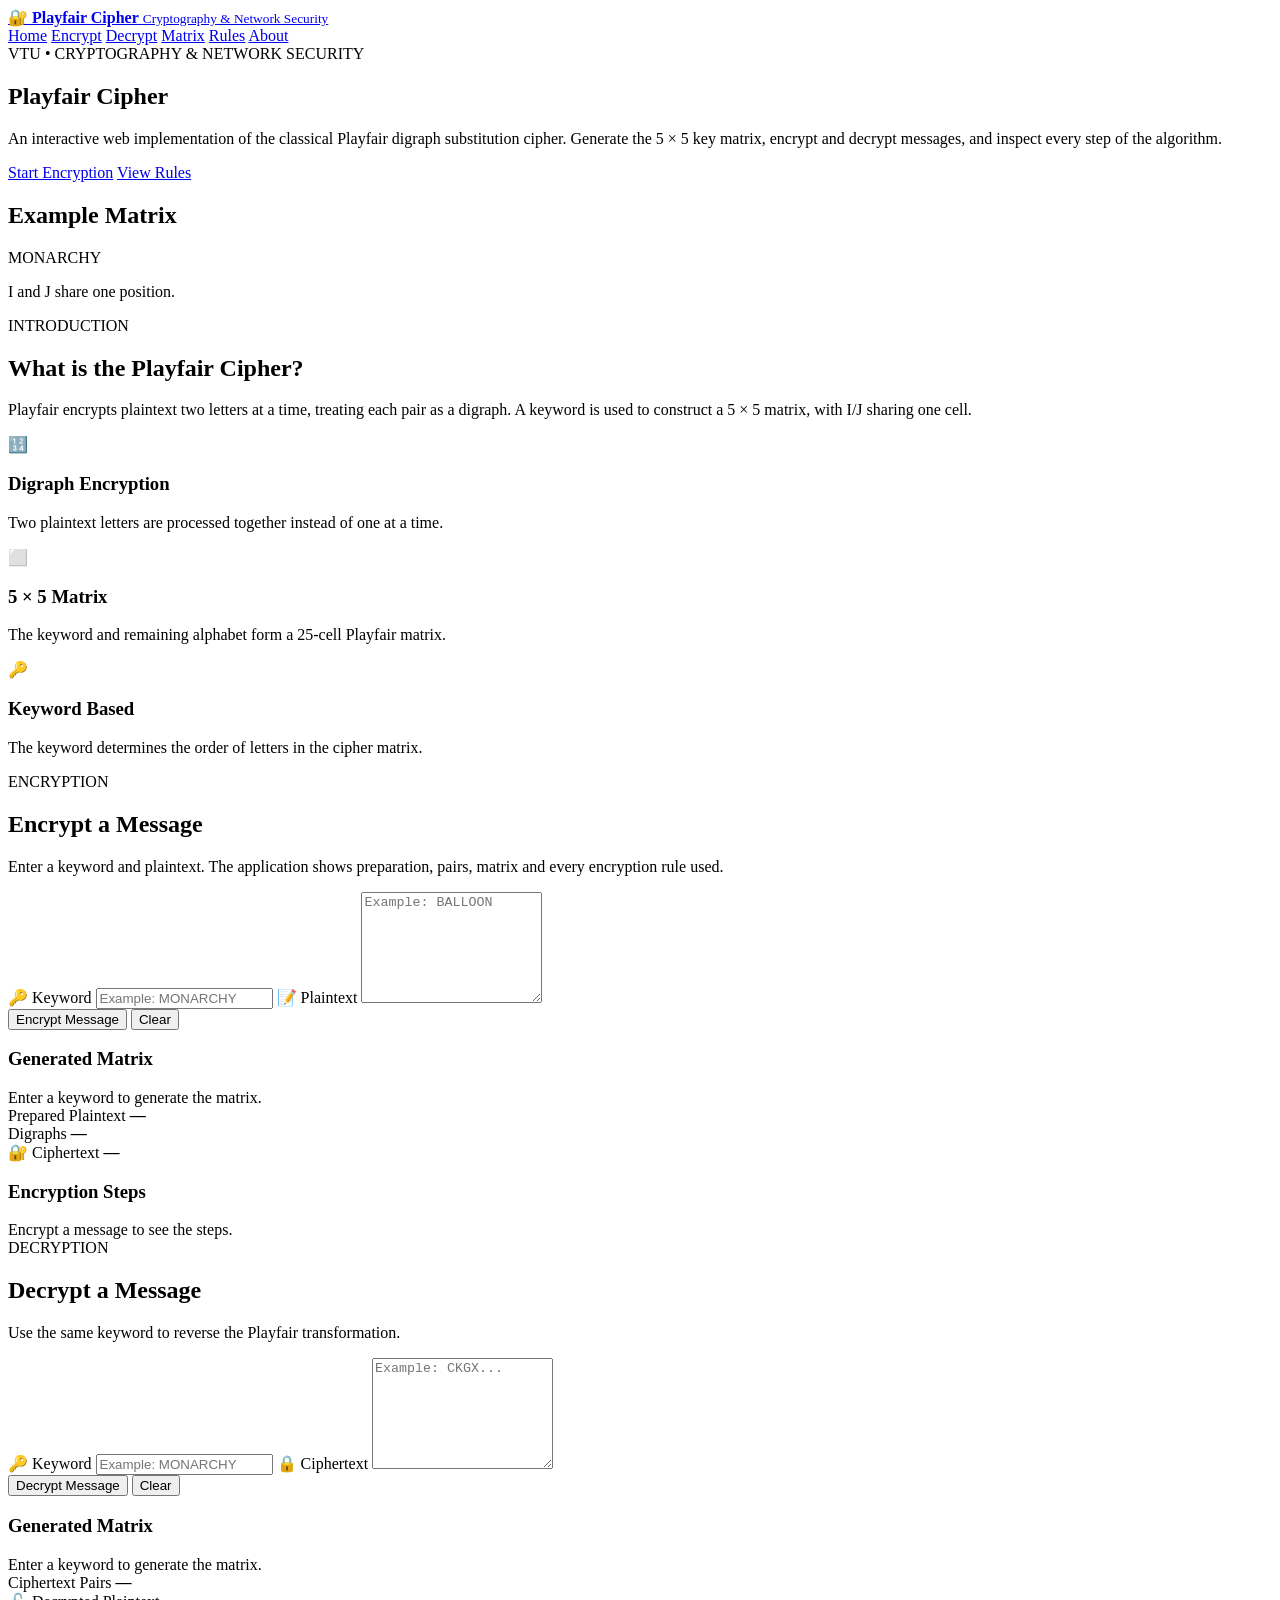
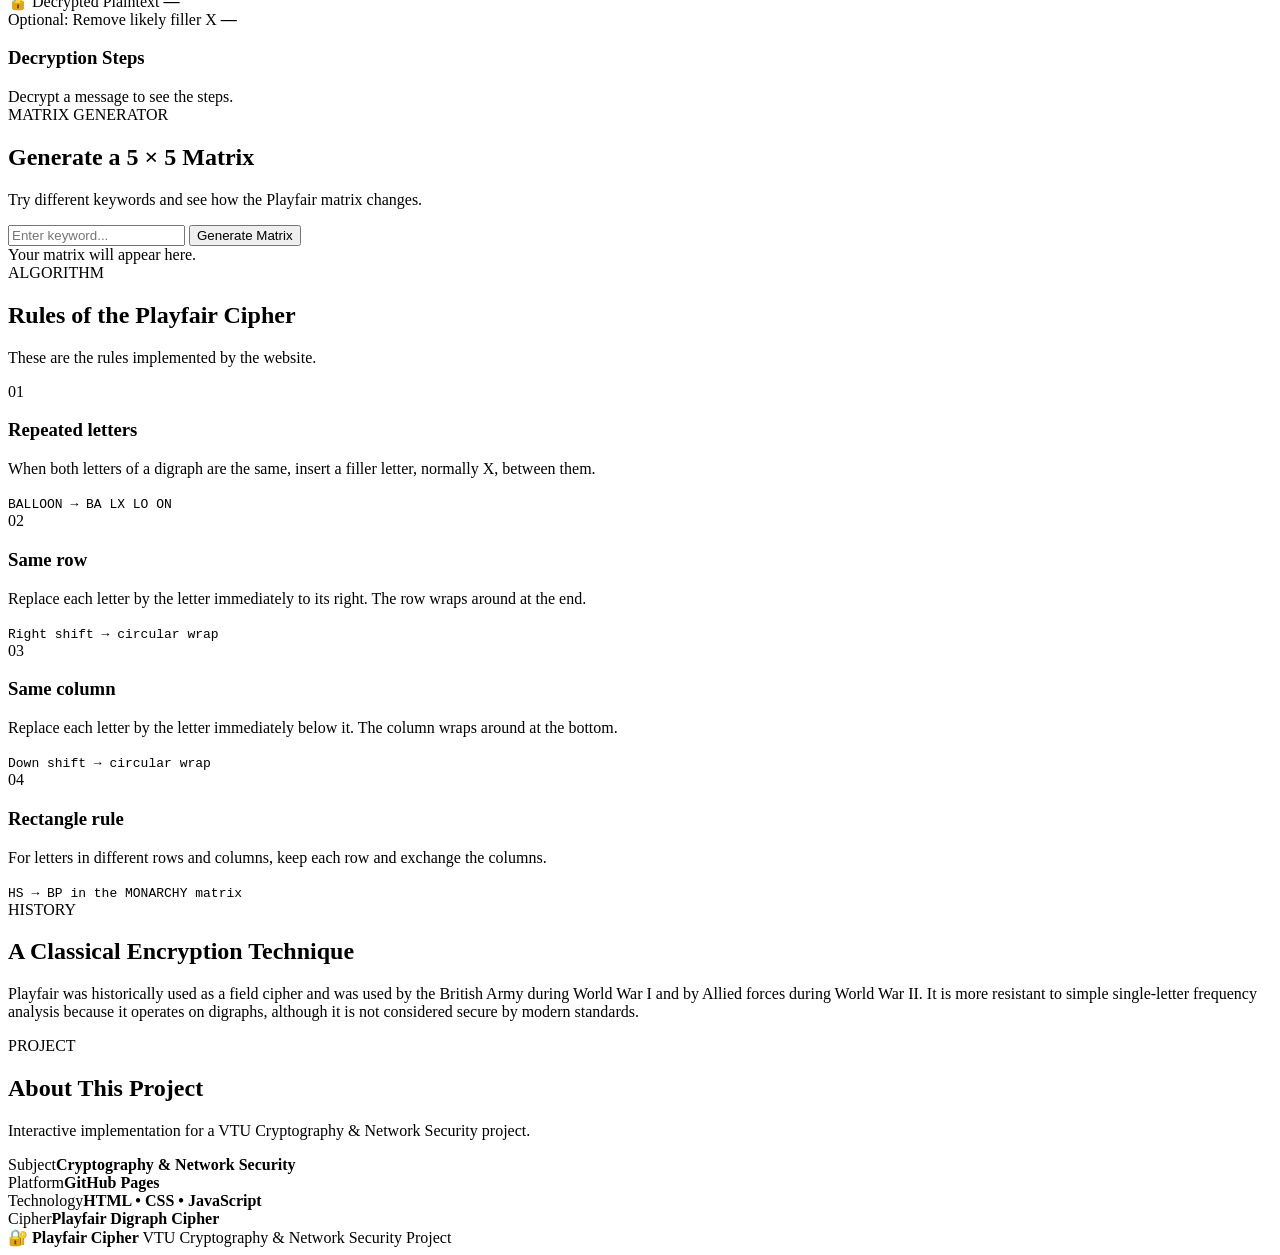
==== index.html @ 1518941e "Rename index (5).html to index.html" ====
<!DOCTYPE html>
<html lang="en">
<head>
  <meta charset="UTF-8">
  <meta name="viewport" content="width=device-width, initial-scale=1.0">
  <meta name="description" content="Interactive Playfair Cipher implementation for Cryptography and Network Security">
  <title>Playfair Cipher | CNS VTU Project</title>
  <link rel="stylesheet" href="style.css">
</head>
<body>
  <header class="navbar">
    <a class="brand" href="#home">
      <span class="brand-icon">🔐</span>
      <span>
        <strong>Playfair Cipher</strong>
        <small>Cryptography &amp; Network Security</small>
      </span>
    </a>
    <nav>
      <a href="#home">Home</a>
      <a href="#encrypt">Encrypt</a>
      <a href="#decrypt">Decrypt</a>
      <a href="#matrix">Matrix</a>
      <a href="#rules">Rules</a>
      <a href="#about">About</a>
    </nav>
  </header>

  <main>
    <section id="home" class="hero">
      <div>
        <span class="eyebrow">VTU • CRYPTOGRAPHY &amp; NETWORK SECURITY</span>
        <h1>Playfair <span>Cipher</span></h1>
        <p class="hero-text">
          An interactive web implementation of the classical Playfair digraph
          substitution cipher. Generate the 5 × 5 key matrix, encrypt and
          decrypt messages, and inspect every step of the algorithm.
        </p>
        <div class="hero-actions">
          <a class="btn primary" href="#encrypt">Start Encryption</a>
          <a class="btn secondary" href="#rules">View Rules</a>
        </div>
      </div>

      <div class="hero-card">
        <div class="card-title-row">
          <h2>Example Matrix</h2>
          <span>MONARCHY</span>
        </div>
        <div id="heroMatrix" class="matrix small-matrix"></div>
        <p class="muted">I and J share one position.</p>
      </div>
    </section>

    <section class="section intro">
      <div class="section-heading">
        <span class="eyebrow">INTRODUCTION</span>
        <h2>What is the Playfair Cipher?</h2>
        <p>
          Playfair encrypts plaintext two letters at a time, treating each pair
          as a digraph. A keyword is used to construct a 5 × 5 matrix, with
          I/J sharing one cell.
        </p>
      </div>
      <div class="feature-grid">
        <article class="feature-card">
          <div class="feature-icon">🔢</div>
          <h3>Digraph Encryption</h3>
          <p>Two plaintext letters are processed together instead of one at a time.</p>
        </article>
        <article class="feature-card">
          <div class="feature-icon">⬜</div>
          <h3>5 × 5 Matrix</h3>
          <p>The keyword and remaining alphabet form a 25-cell Playfair matrix.</p>
        </article>
        <article class="feature-card">
          <div class="feature-icon">🔑</div>
          <h3>Keyword Based</h3>
          <p>The keyword determines the order of letters in the cipher matrix.</p>
        </article>
      </div>
    </section>

    <section id="encrypt" class="section tool-section">
      <div class="section-heading">
        <span class="eyebrow">ENCRYPTION</span>
        <h2>Encrypt a Message</h2>
        <p>Enter a keyword and plaintext. The application shows preparation, pairs, matrix and every encryption rule used.</p>
      </div>

      <div class="tool-grid">
        <div class="panel">
          <label for="encryptKey">🔑 Keyword</label>
          <input id="encryptKey" type="text" placeholder="Example: MONARCHY" autocomplete="off">

          <label for="plaintext">📝 Plaintext</label>
          <textarea id="plaintext" rows="7" placeholder="Example: BALLOON"></textarea>

          <div class="button-row">
            <button id="encryptBtn" class="btn primary full">Encrypt Message</button>
            <button id="clearEncryptBtn" class="btn secondary full">Clear</button>
          </div>
          <p id="encryptStatus" class="status" aria-live="polite"></p>
        </div>

        <div class="panel">
          <h3>Generated Matrix</h3>
          <div id="encryptMatrix" class="matrix-box empty">Enter a keyword to generate the matrix.</div>

          <div class="result-box">
            <span>Prepared Plaintext</span>
            <strong id="preparedText">—</strong>
          </div>
          <div class="result-box">
            <span>Digraphs</span>
            <strong id="encryptPairs">—</strong>
          </div>
          <div class="result-box highlight">
            <span>🔐 Ciphertext</span>
            <strong id="ciphertext">—</strong>
          </div>
        </div>
      </div>

      <div class="panel steps-panel">
        <h3>Encryption Steps</h3>
        <div id="encryptionSteps" class="empty">Encrypt a message to see the steps.</div>
      </div>
    </section>

    <section id="decrypt" class="section tool-section alternate">
      <div class="section-heading">
        <span class="eyebrow">DECRYPTION</span>
        <h2>Decrypt a Message</h2>
        <p>Use the same keyword to reverse the Playfair transformation.</p>
      </div>

      <div class="tool-grid">
        <div class="panel">
          <label for="decryptKey">🔑 Keyword</label>
          <input id="decryptKey" type="text" placeholder="Example: MONARCHY" autocomplete="off">

          <label for="cipherInput">🔒 Ciphertext</label>
          <textarea id="cipherInput" rows="7" placeholder="Example: CKGX..."></textarea>

          <div class="button-row">
            <button id="decryptBtn" class="btn success full">Decrypt Message</button>
            <button id="clearDecryptBtn" class="btn secondary full">Clear</button>
          </div>
          <p id="decryptStatus" class="status" aria-live="polite"></p>
        </div>

        <div class="panel">
          <h3>Generated Matrix</h3>
          <div id="decryptMatrix" class="matrix-box empty">Enter a keyword to generate the matrix.</div>

          <div class="result-box">
            <span>Ciphertext Pairs</span>
            <strong id="decryptPairs">—</strong>
          </div>
          <div class="result-box highlight success-box">
            <span>🔓 Decrypted Plaintext</span>
            <strong id="decryptedText">—</strong>
          </div>
          <div class="result-box">
            <span>Optional: Remove likely filler X</span>
            <strong id="cleanedDecryptedText">—</strong>
          </div>
        </div>
      </div>

      <div class="panel steps-panel">
        <h3>Decryption Steps</h3>
        <div id="decryptionSteps" class="empty">Decrypt a message to see the steps.</div>
      </div>
    </section>

    <section id="matrix" class="section">
      <div class="section-heading">
        <span class="eyebrow">MATRIX GENERATOR</span>
        <h2>Generate a 5 × 5 Matrix</h2>
        <p>Try different keywords and see how the Playfair matrix changes.</p>
      </div>

      <div class="matrix-generator panel">
        <input id="matrixKey" type="text" placeholder="Enter keyword..." autocomplete="off">
        <button id="generateMatrixBtn" class="btn primary">Generate Matrix</button>
      </div>
      <div id="displayMatrix" class="matrix-large-box empty">Your matrix will appear here.</div>
    </section>

    <section id="rules" class="section rules-section">
      <div class="section-heading">
        <span class="eyebrow">ALGORITHM</span>
        <h2>Rules of the Playfair Cipher</h2>
        <p>These are the rules implemented by the website.</p>
      </div>

      <div class="rules-grid">
        <article class="rule-card">
          <span class="rule-number">01</span>
          <div>
            <h3>Repeated letters</h3>
            <p>When both letters of a digraph are the same, insert a filler letter, normally X, between them.</p>
            <code>BALLOON → BA LX LO ON</code>
          </div>
        </article>
        <article class="rule-card">
          <span class="rule-number">02</span>
          <div>
            <h3>Same row</h3>
            <p>Replace each letter by the letter immediately to its right. The row wraps around at the end.</p>
            <code>Right shift → circular wrap</code>
          </div>
        </article>
        <article class="rule-card">
          <span class="rule-number">03</span>
          <div>
            <h3>Same column</h3>
            <p>Replace each letter by the letter immediately below it. The column wraps around at the bottom.</p>
            <code>Down shift → circular wrap</code>
          </div>
        </article>
        <article class="rule-card">
          <span class="rule-number">04</span>
          <div>
            <h3>Rectangle rule</h3>
            <p>For letters in different rows and columns, keep each row and exchange the columns.</p>
            <code>HS → BP in the MONARCHY matrix</code>
          </div>
        </article>
      </div>
    </section>

    <section class="history">
      <div class="section-heading">
        <span class="eyebrow light">HISTORY</span>
        <h2>A Classical Encryption Technique</h2>
        <p>
          Playfair was historically used as a field cipher and was used by the
          British Army during World War I and by Allied forces during World War II.
          It is more resistant to simple single-letter frequency analysis because
          it operates on digraphs, although it is not considered secure by modern standards.
        </p>
      </div>
    </section>

    <section id="about" class="section">
      <div class="section-heading">
        <span class="eyebrow">PROJECT</span>
        <h2>About This Project</h2>
        <p>Interactive implementation for a VTU Cryptography &amp; Network Security project.</p>
      </div>
      <div class="details-grid">
        <div><span>Subject</span><strong>Cryptography &amp; Network Security</strong></div>
        <div><span>Platform</span><strong>GitHub Pages</strong></div>
        <div><span>Technology</span><strong>HTML • CSS • JavaScript</strong></div>
        <div><span>Cipher</span><strong>Playfair Digraph Cipher</strong></div>
      </div>
    </section>
  </main>

  <footer>
    <strong>🔐 Playfair Cipher</strong>
    <span>VTU Cryptography &amp; Network Security Project</span>
  </footer>

  <script src="script.js"></script>
</body>
</html>
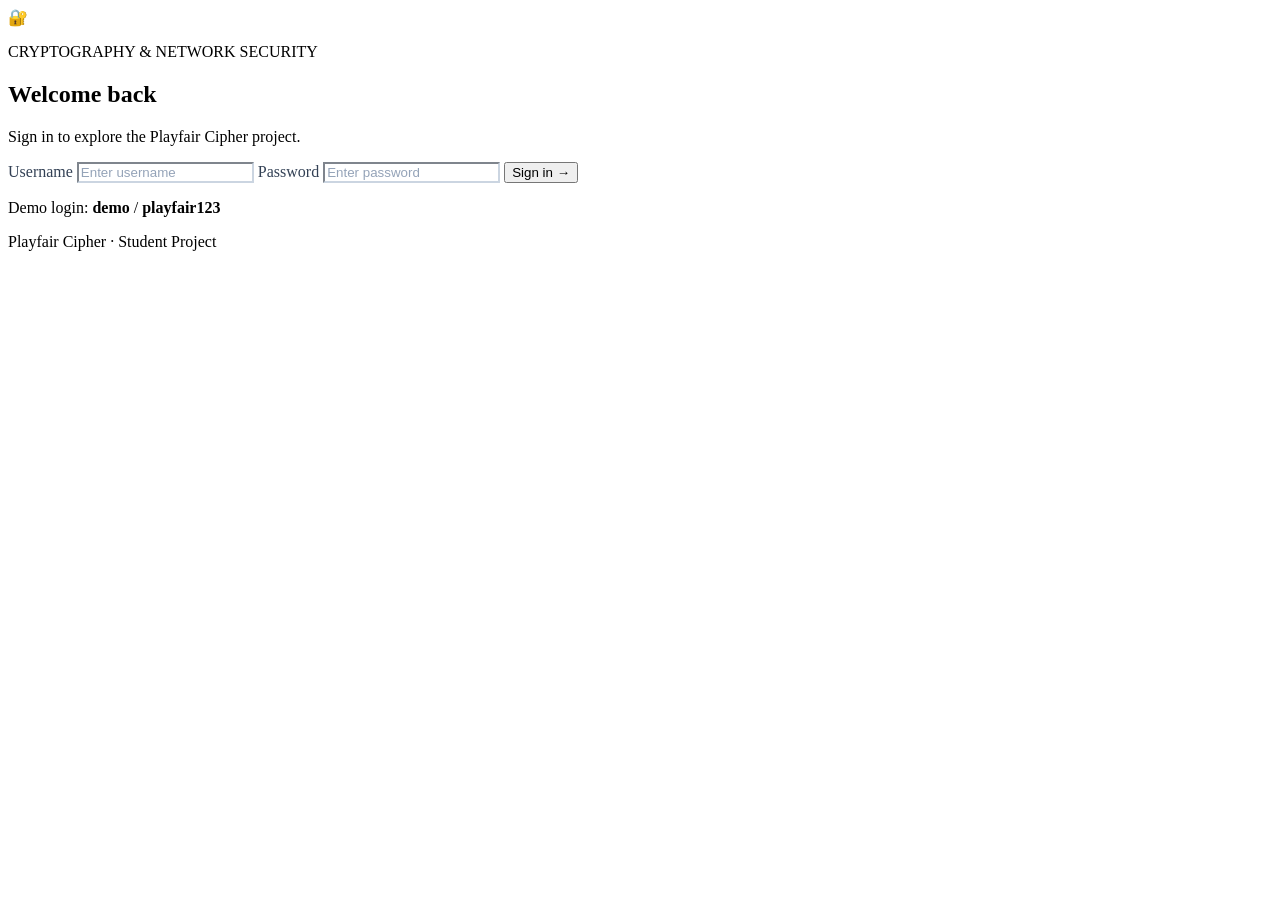
==== commit 96da10ae: "Update index.html" ====
--- a/index.html
+++ b/index.html
@@ -3,267 +3,368 @@
 <head>
   <meta charset="UTF-8">
   <meta name="viewport" content="width=device-width, initial-scale=1.0">
-  <meta name="description" content="Interactive Playfair Cipher implementation for Cryptography and Network Security">
-  <title>Playfair Cipher | CNS VTU Project</title>
+  <meta name="description" content="Interactive Playfair Cipher implementation">
+  <title>Playfair Cipher | CNS Project</title>
   <link rel="stylesheet" href="style.css">
 </head>
 <body>
-  <header class="navbar">
-    <a class="brand" href="#home">
-      <span class="brand-icon">🔐</span>
-      <span>
-        <strong>Playfair Cipher</strong>
-        <small>Cryptography &amp; Network Security</small>
-      </span>
-    </a>
-    <nav>
-      <a href="#home">Home</a>
-      <a href="#encrypt">Encrypt</a>
-      <a href="#decrypt">Decrypt</a>
-      <a href="#matrix">Matrix</a>
-      <a href="#rules">Rules</a>
-      <a href="#about">About</a>
-    </nav>
-  </header>
-
-  <main>
-    <section id="home" class="hero">
-      <div>
-        <span class="eyebrow">VTU • CRYPTOGRAPHY &amp; NETWORK SECURITY</span>
-        <h1>Playfair <span>Cipher</span></h1>
-        <p class="hero-text">
-          An interactive web implementation of the classical Playfair digraph
-          substitution cipher. Generate the 5 × 5 key matrix, encrypt and
-          decrypt messages, and inspect every step of the algorithm.
-        </p>
-        <div class="hero-actions">
-          <a class="btn primary" href="#encrypt">Start Encryption</a>
-          <a class="btn secondary" href="#rules">View Rules</a>
-        </div>
-      </div>
-
-      <div class="hero-card">
-        <div class="card-title-row">
-          <h2>Example Matrix</h2>
-          <span>MONARCHY</span>
-        </div>
-        <div id="heroMatrix" class="matrix small-matrix"></div>
-        <p class="muted">I and J share one position.</p>
-      </div>
-    </section>
-
-    <section class="section intro">
-      <div class="section-heading">
-        <span class="eyebrow">INTRODUCTION</span>
-        <h2>What is the Playfair Cipher?</h2>
-        <p>
-          Playfair encrypts plaintext two letters at a time, treating each pair
-          as a digraph. A keyword is used to construct a 5 × 5 matrix, with
-          I/J sharing one cell.
-        </p>
-      </div>
-      <div class="feature-grid">
-        <article class="feature-card">
-          <div class="feature-icon">🔢</div>
-          <h3>Digraph Encryption</h3>
-          <p>Two plaintext letters are processed together instead of one at a time.</p>
-        </article>
-        <article class="feature-card">
-          <div class="feature-icon">⬜</div>
-          <h3>5 × 5 Matrix</h3>
-          <p>The keyword and remaining alphabet form a 25-cell Playfair matrix.</p>
-        </article>
-        <article class="feature-card">
-          <div class="feature-icon">🔑</div>
-          <h3>Keyword Based</h3>
-          <p>The keyword determines the order of letters in the cipher matrix.</p>
-        </article>
-      </div>
-    </section>
-
-    <section id="encrypt" class="section tool-section">
-      <div class="section-heading">
-        <span class="eyebrow">ENCRYPTION</span>
-        <h2>Encrypt a Message</h2>
-        <p>Enter a keyword and plaintext. The application shows preparation, pairs, matrix and every encryption rule used.</p>
-      </div>
-
-      <div class="tool-grid">
-        <div class="panel">
-          <label for="encryptKey">🔑 Keyword</label>
-          <input id="encryptKey" type="text" placeholder="Example: MONARCHY" autocomplete="off">
-
-          <label for="plaintext">📝 Plaintext</label>
-          <textarea id="plaintext" rows="7" placeholder="Example: BALLOON"></textarea>
-
-          <div class="button-row">
-            <button id="encryptBtn" class="btn primary full">Encrypt Message</button>
-            <button id="clearEncryptBtn" class="btn secondary full">Clear</button>
-          </div>
-          <p id="encryptStatus" class="status" aria-live="polite"></p>
-        </div>
-
-        <div class="panel">
-          <h3>Generated Matrix</h3>
-          <div id="encryptMatrix" class="matrix-box empty">Enter a keyword to generate the matrix.</div>
-
-          <div class="result-box">
-            <span>Prepared Plaintext</span>
-            <strong id="preparedText">—</strong>
-          </div>
-          <div class="result-box">
-            <span>Digraphs</span>
-            <strong id="encryptPairs">—</strong>
-          </div>
-          <div class="result-box highlight">
-            <span>🔐 Ciphertext</span>
-            <strong id="ciphertext">—</strong>
-          </div>
-        </div>
-      </div>
-
-      <div class="panel steps-panel">
-        <h3>Encryption Steps</h3>
-        <div id="encryptionSteps" class="empty">Encrypt a message to see the steps.</div>
-      </div>
-    </section>
-
-    <section id="decrypt" class="section tool-section alternate">
-      <div class="section-heading">
-        <span class="eyebrow">DECRYPTION</span>
-        <h2>Decrypt a Message</h2>
-        <p>Use the same keyword to reverse the Playfair transformation.</p>
-      </div>
-
-      <div class="tool-grid">
-        <div class="panel">
-          <label for="decryptKey">🔑 Keyword</label>
-          <input id="decryptKey" type="text" placeholder="Example: MONARCHY" autocomplete="off">
-
-          <label for="cipherInput">🔒 Ciphertext</label>
-          <textarea id="cipherInput" rows="7" placeholder="Example: CKGX..."></textarea>
-
-          <div class="button-row">
-            <button id="decryptBtn" class="btn success full">Decrypt Message</button>
-            <button id="clearDecryptBtn" class="btn secondary full">Clear</button>
-          </div>
-          <p id="decryptStatus" class="status" aria-live="polite"></p>
-        </div>
-
-        <div class="panel">
-          <h3>Generated Matrix</h3>
-          <div id="decryptMatrix" class="matrix-box empty">Enter a keyword to generate the matrix.</div>
-
-          <div class="result-box">
-            <span>Ciphertext Pairs</span>
-            <strong id="decryptPairs">—</strong>
-          </div>
-          <div class="result-box highlight success-box">
-            <span>🔓 Decrypted Plaintext</span>
-            <strong id="decryptedText">—</strong>
-          </div>
-          <div class="result-box">
-            <span>Optional: Remove likely filler X</span>
-            <strong id="cleanedDecryptedText">—</strong>
-          </div>
-        </div>
-      </div>
-
-      <div class="panel steps-panel">
-        <h3>Decryption Steps</h3>
-        <div id="decryptionSteps" class="empty">Decrypt a message to see the steps.</div>
-      </div>
-    </section>
-
-    <section id="matrix" class="section">
-      <div class="section-heading">
-        <span class="eyebrow">MATRIX GENERATOR</span>
-        <h2>Generate a 5 × 5 Matrix</h2>
-        <p>Try different keywords and see how the Playfair matrix changes.</p>
-      </div>
-
-      <div class="matrix-generator panel">
-        <input id="matrixKey" type="text" placeholder="Enter keyword..." autocomplete="off">
-        <button id="generateMatrixBtn" class="btn primary">Generate Matrix</button>
-      </div>
-      <div id="displayMatrix" class="matrix-large-box empty">Your matrix will appear here.</div>
-    </section>
-
-    <section id="rules" class="section rules-section">
-      <div class="section-heading">
-        <span class="eyebrow">ALGORITHM</span>
-        <h2>Rules of the Playfair Cipher</h2>
-        <p>These are the rules implemented by the website.</p>
-      </div>
-
-      <div class="rules-grid">
-        <article class="rule-card">
-          <span class="rule-number">01</span>
+
+  <!-- LOGIN PAGE -->
+  <section id="loginScreen" class="login-screen">
+    <div class="login-decoration decoration-one"></div>
+    <div class="login-decoration decoration-two"></div>
+
+    <div class="login-card">
+      <div class="login-logo">🔐</div>
+      <p class="login-eyebrow">CRYPTOGRAPHY &amp; NETWORK SECURITY</p>
+      <h1 id="loginTitle">Welcome back</h1>
+      <p class="login-subtitle">Sign in to explore the Playfair Cipher project.</p>
+
+      <form id="loginForm">
+        <label for="loginUsername">Username</label>
+        <input id="loginUsername" type="text"
+          placeholder="Enter username" autocomplete="username" required>
+
+        <label for="loginPassword">Password</label>
+        <input id="loginPassword" type="password"
+          placeholder="Enter password" autocomplete="current-password" required>
+
+        <button class="btn primary login-submit" type="submit">
+          Sign in →
+        </button>
+
+        <p id="loginStatus" class="login-status" aria-live="polite"></p>
+      </form>
+
+      <p class="login-note">
+        Demo login: <strong>demo</strong> /
+        <strong>playfair123</strong>
+      </p>
+    </div>
+
+    <p class="login-footer">Playfair Cipher · Student Project</p>
+  </section>
+
+  <!-- MAIN WEBSITE: SHOWN AFTER LOGIN -->
+  <div id="appShell" hidden>
+
+    <header class="navbar">
+      <a class="brand" href="#home">
+        <span class="brand-icon">🔐</span>
+        <span>
+          <strong>Playfair Cipher</strong>
+          <small>Cryptography &amp; Network Security</small>
+        </span>
+      </a>
+
+      <nav>
+        <a href="#home">Home</a>
+        <a href="#encrypt">Encrypt</a>
+        <a href="#decrypt">Decrypt</a>
+        <a href="#matrix">Matrix</a>
+        <a href="#rules">Rules</a>
+        <a href="#about">About</a>
+      </nav>
+    </header>
+
+    <main>
+      <!-- HOME -->
+      <section id="home" class="hero">
+        <div>
+          <span class="eyebrow">VTU • CRYPTOGRAPHY &amp; NETWORK SECURITY</span>
+          <h1>Playfair <span>Cipher</span></h1>
+          <p class="hero-text">
+            An interactive website for the classical Playfair cipher.
+            Generate a 5 × 5 key matrix, encrypt and decrypt messages,
+            and understand each step of the algorithm.
+          </p>
+
+          <div class="hero-actions">
+            <a class="btn primary" href="#encrypt">Start Encryption</a>
+            <a class="btn secondary" href="#rules">View Rules</a>
+          </div>
+        </div>
+
+        <div class="hero-card">
+          <div class="card-title-row">
+            <h2>Example Matrix</h2>
+            <span>MONARCHY</span>
+          </div>
+          <div id="heroMatrix" class="matrix small-matrix"></div>
+          <p class="muted">I and J share one position.</p>
+        </div>
+      </section>
+
+      <!-- INTRODUCTION -->
+      <section class="section intro">
+        <div class="section-heading">
+          <span class="eyebrow">INTRODUCTION</span>
+          <h2>What is the Playfair Cipher?</h2>
+          <p>
+            Playfair encrypts plaintext two letters at a time.
+            A keyword creates a 5 × 5 matrix, with I and J sharing one cell.
+          </p>
+        </div>
+
+        <div class="feature-grid">
+          <article class="feature-card">
+            <div class="feature-icon">🔢</div>
+            <h3>Digraph Encryption</h3>
+            <p>Two plaintext letters are processed together.</p>
+          </article>
+
+          <article class="feature-card">
+            <div class="feature-icon">⬜</div>
+            <h3>5 × 5 Matrix</h3>
+            <p>The keyword and alphabet form a 25-cell matrix.</p>
+          </article>
+
+          <article class="feature-card">
+            <div class="feature-icon">🔑</div>
+            <h3>Keyword Based</h3>
+            <p>The keyword determines the order of letters.</p>
+          </article>
+        </div>
+      </section>
+
+      <!-- ENCRYPTION -->
+      <section id="encrypt" class="section tool-section">
+        <div class="section-heading">
+          <span class="eyebrow">ENCRYPTION</span>
+          <h2>Encrypt a Message</h2>
+          <p>Enter a keyword and plaintext to see the encrypted result and steps.</p>
+        </div>
+
+        <div class="tool-grid">
+          <div class="panel">
+            <label for="encryptKey">🔑 Keyword</label>
+            <input id="encryptKey" type="text"
+              placeholder="Example: MONARCHY" autocomplete="off">
+
+            <label for="plaintext">📝 Plaintext</label>
+            <textarea id="plaintext" rows="7"
+              placeholder="Example: BALLOON"></textarea>
+
+            <div class="button-row">
+              <button id="encryptBtn" class="btn primary full" type="button">
+                Encrypt Message
+              </button>
+              <button id="clearEncryptBtn" class="btn secondary full" type="button">
+                Clear
+              </button>
+            </div>
+
+            <p id="encryptStatus" class="status" aria-live="polite"></p>
+          </div>
+
+          <div class="panel">
+            <h3>Generated Matrix</h3>
+            <div id="encryptMatrix" class="matrix-box empty">
+              Enter a keyword to generate the matrix.
+            </div>
+
+            <div class="result-box">
+              <span>Prepared Plaintext</span>
+              <strong id="preparedText">—</strong>
+            </div>
+
+            <div class="result-box">
+              <span>Digraphs</span>
+              <strong id="encryptPairs">—</strong>
+            </div>
+
+            <div class="result-box highlight">
+              <span>🔐 Ciphertext</span>
+              <strong id="ciphertext">—</strong>
+            </div>
+          </div>
+        </div>
+
+        <div class="panel steps-panel">
+          <h3>Encryption Steps</h3>
+          <div id="encryptionSteps" class="empty">
+            Encrypt a message to see the steps.
+          </div>
+        </div>
+      </section>
+
+      <!-- DECRYPTION -->
+      <section id="decrypt" class="section tool-section alternate">
+        <div class="section-heading">
+          <span class="eyebrow">DECRYPTION</span>
+          <h2>Decrypt a Message</h2>
+          <p>Use the same keyword to reverse the Playfair transformation.</p>
+        </div>
+
+        <div class="tool-grid">
+          <div class="panel">
+            <label for="decryptKey">🔑 Keyword</label>
+            <input id="decryptKey" type="text"
+              placeholder="Example: MONARCHY" autocomplete="off">
+
+            <label for="cipherInput">🔒 Ciphertext</label>
+            <textarea id="cipherInput" rows="7"
+              placeholder="Enter ciphertext"></textarea>
+
+            <div class="button-row">
+              <button id="decryptBtn" class="btn success full" type="button">
+                Decrypt Message
+              </button>
+              <button id="clearDecryptBtn" class="btn secondary full" type="button">
+                Clear
+              </button>
+            </div>
+
+            <p id="decryptStatus" class="status" aria-live="polite"></p>
+          </div>
+
+          <div class="panel">
+            <h3>Generated Matrix</h3>
+            <div id="decryptMatrix" class="matrix-box empty">
+              Enter a keyword to generate the matrix.
+            </div>
+
+            <div class="result-box">
+              <span>Ciphertext Pairs</span>
+              <strong id="decryptPairs">—</strong>
+            </div>
+
+            <div class="result-box highlight success-box">
+              <span>🔓 Decrypted Plaintext</span>
+              <strong id="decryptedText">—</strong>
+            </div>
+
+            <div class="result-box">
+              <span>Optional: Remove likely filler X</span>
+              <strong id="cleanedDecryptedText">—</strong>
+            </div>
+          </div>
+        </div>
+
+        <div class="panel steps-panel">
+          <h3>Decryption Steps</h3>
+          <div id="decryptionSteps" class="empty">
+            Decrypt a message to see the steps.
+          </div>
+        </div>
+      </section>
+
+      <!-- MATRIX GENERATOR -->
+      <section id="matrix" class="section">
+        <div class="section-heading">
+          <span class="eyebrow">MATRIX GENERATOR</span>
+          <h2>Generate a 5 × 5 Matrix</h2>
+          <p>Try different keywords to see how the matrix changes.</p>
+        </div>
+
+        <div class="matrix-generator panel">
+          <input id="matrixKey" type="text"
+            placeholder="Enter keyword..." autocomplete="off">
+          <button id="generateMatrixBtn" class="btn primary" type="button">
+            Generate Matrix
+          </button>
+        </div>
+
+        <div id="displayMatrix" class="matrix-large-box empty">
+          Your matrix will appear here.
+        </div>
+      </section>
+
+      <!-- RULES -->
+      <section id="rules" class="section rules-section">
+        <div class="section-heading">
+          <span class="eyebrow">ALGORITHM</span>
+          <h2>Rules of the Playfair Cipher</h2>
+          <p>These are the rules implemented by the website.</p>
+        </div>
+
+        <div class="rules-grid">
+          <article class="rule-card">
+            <span class="rule-number">01</span>
+            <div>
+              <h3>Repeated letters</h3>
+              <p>When both letters in a pair are the same, insert X between them.</p>
+              <code>BALLOON → BA LX LO ON</code>
+            </div>
+          </article>
+
+          <article class="rule-card">
+            <span class="rule-number">02</span>
+            <div>
+              <h3>Same row</h3>
+              <p>During encryption, replace each letter with the letter to its right.</p>
+              <code>Right shift → circular wrap</code>
+            </div>
+          </article>
+
+          <article class="rule-card">
+            <span class="rule-number">03</span>
+            <div>
+              <h3>Same column</h3>
+              <p>During encryption, replace each letter with the letter below it.</p>
+              <code>Down shift → circular wrap</code>
+            </div>
+          </article>
+
+          <article class="rule-card">
+            <span class="rule-number">04</span>
+            <div>
+              <h3>Rectangle rule</h3>
+              <p>Keep each letter's row and exchange the columns.</p>
+              <code>Rectangle substitution</code>
+            </div>
+          </article>
+        </div>
+      </section>
+
+      <!-- HISTORY -->
+      <section class="history">
+        <div class="section-heading">
+          <span class="eyebrow light">HISTORY</span>
+          <h2>A Classical Encryption Technique</h2>
+          <p>
+            Playfair was historically used as a field cipher.
+            It processes pairs of letters, but it is not considered secure
+            by modern cryptographic standards.
+          </p>
+        </div>
+      </section>
+
+      <!-- ABOUT -->
+      <section id="about" class="section">
+        <div class="section-heading">
+          <span class="eyebrow">PROJECT</span>
+          <h2>About This Project</h2>
+          <p>Interactive implementation for a CNS project.</p>
+        </div>
+
+        <div class="details-grid">
           <div>
-            <h3>Repeated letters</h3>
-            <p>When both letters of a digraph are the same, insert a filler letter, normally X, between them.</p>
-            <code>BALLOON → BA LX LO ON</code>
-          </div>
-        </article>
-        <article class="rule-card">
-          <span class="rule-number">02</span>
+            <span>Subject</span>
+            <strong>Cryptography &amp; Network Security</strong>
+          </div>
           <div>
-            <h3>Same row</h3>
-            <p>Replace each letter by the letter immediately to its right. The row wraps around at the end.</p>
-            <code>Right shift → circular wrap</code>
-          </div>
-        </article>
-        <article class="rule-card">
-          <span class="rule-number">03</span>
+            <span>Platform</span>
+            <strong>GitHub Pages</strong>
+          </div>
           <div>
-            <h3>Same column</h3>
-            <p>Replace each letter by the letter immediately below it. The column wraps around at the bottom.</p>
-            <code>Down shift → circular wrap</code>
-          </div>
-        </article>
-        <article class="rule-card">
-          <span class="rule-number">04</span>
+            <span>Technology</span>
+            <strong>HTML • CSS • JavaScript</strong>
+          </div>
           <div>
-            <h3>Rectangle rule</h3>
-            <p>For letters in different rows and columns, keep each row and exchange the columns.</p>
-            <code>HS → BP in the MONARCHY matrix</code>
-          </div>
-        </article>
-      </div>
-    </section>
-
-    <section class="history">
-      <div class="section-heading">
-        <span class="eyebrow light">HISTORY</span>
-        <h2>A Classical Encryption Technique</h2>
-        <p>
-          Playfair was historically used as a field cipher and was used by the
-          British Army during World War I and by Allied forces during World War II.
-          It is more resistant to simple single-letter frequency analysis because
-          it operates on digraphs, although it is not considered secure by modern standards.
-        </p>
-      </div>
-    </section>
-
-    <section id="about" class="section">
-      <div class="section-heading">
-        <span class="eyebrow">PROJECT</span>
-        <h2>About This Project</h2>
-        <p>Interactive implementation for a VTU Cryptography &amp; Network Security project.</p>
-      </div>
-      <div class="details-grid">
-        <div><span>Subject</span><strong>Cryptography &amp; Network Security</strong></div>
-        <div><span>Platform</span><strong>GitHub Pages</strong></div>
-        <div><span>Technology</span><strong>HTML • CSS • JavaScript</strong></div>
-        <div><span>Cipher</span><strong>Playfair Digraph Cipher</strong></div>
-      </div>
-    </section>
-  </main>
-
-  <footer>
-    <strong>🔐 Playfair Cipher</strong>
-    <span>VTU Cryptography &amp; Network Security Project</span>
-  </footer>
+            <span>Cipher</span>
+            <strong>Playfair Digraph Cipher</strong>
+          </div>
+        </div>
+      </section>
+    </main>
+
+    <footer>
+      <strong>🔐 Playfair Cipher</strong>
+      <span>VTU Cryptography &amp; Network Security Project</span>
+    </footer>
+
+  </div>
 
   <script src="script.js"></script>
 </body>
--- a/style.css
+++ b/style.css
@@ -0,0 +1,145 @@
+.card-title-row span {
+  color: #1d4ed8;
+  background: #eff6ff;
+  border-color: #dbeafe;
+}
+
+.matrix div {
+  color: #1e3a8a;
+  background: #f8fbff;
+  border-color: #dbeafe;
+}
+
+.matrix div:hover {
+  background: #eaf2ff;
+  border-color: #93c5fd;
+}
+
+.tool-section,
+.tool-section.alternate,
+.rules-section {
+  background: #f8fafc;
+  border-top-color: #e2e8f0;
+  border-bottom-color: #e2e8f0;
+}
+
+label {
+  color: #334155;
+}
+
+input,
+textarea {
+  color: #172033;
+  background: #ffffff;
+  border-color: #cbd5e1;
+}
+
+input::placeholder,
+textarea::placeholder {
+  color: #94a3b8;
+}
+
+input:focus,
+textarea:focus {
+  border-color: #60a5fa;
+  box-shadow: 0 0 0 3px rgba(96, 165, 250, 0.15);
+  background: #ffffff;
+}
+
+.result-box {
+  background: #f8fafc;
+  border-color: #e2e8f0;
+}
+
+.result-box span {
+  color: #64748b;
+}
+
+.result-box strong {
+  color: #172033;
+}
+
+.highlight {
+  background: #eff6ff;
+  border-color: #bfdbfe;
+}
+
+.highlight strong {
+  color: #1d4ed8;
+}
+
+.success-box {
+  background: #ecfdf5;
+  border-color: #a7f3d0;
+}
+
+.success-box strong {
+  color: #047857;
+}
+
+.step {
+  background: #ffffff;
+  border-color: #e2e8f0;
+}
+
+.step-no {
+  background: #eff6ff;
+  border-color: #dbeafe;
+  color: #1d4ed8;
+}
+
+.matrix-large-box {
+  background: #ffffff;
+  border-color: #e2e8f0;
+  box-shadow: var(--shadow);
+  backdrop-filter: none;
+  -webkit-backdrop-filter: none;
+}
+
+.matrix-large-box .matrix div {
+  color: #1e3a8a;
+  background: #f8fbff;
+  border-color: #dbeafe;
+  box-shadow: none;
+}
+
+.rule-number {
+  color: #2563eb;
+}
+
+.rule-card code {
+  background: #eff6ff;
+  border-color: #dbeafe;
+  color: #1d4ed8;
+}
+
+.history {
+  color: #172033;
+  background: #f8fafc;
+  border-top-color: #e2e8f0;
+}
+
+.history .section-heading p {
+  color: #64748b;
+}
+
+.details-grid > div {
+  background: #ffffff;
+}
+
+.details-grid span {
+  color: #64748b;
+}
+
+.details-grid strong {
+  color: #172033;
+}
+
+footer {
+  background: #ffffff;
+  border-top-color: #e2e8f0;
+}
+
+footer a:hover {
+  color: #2563eb;
+}
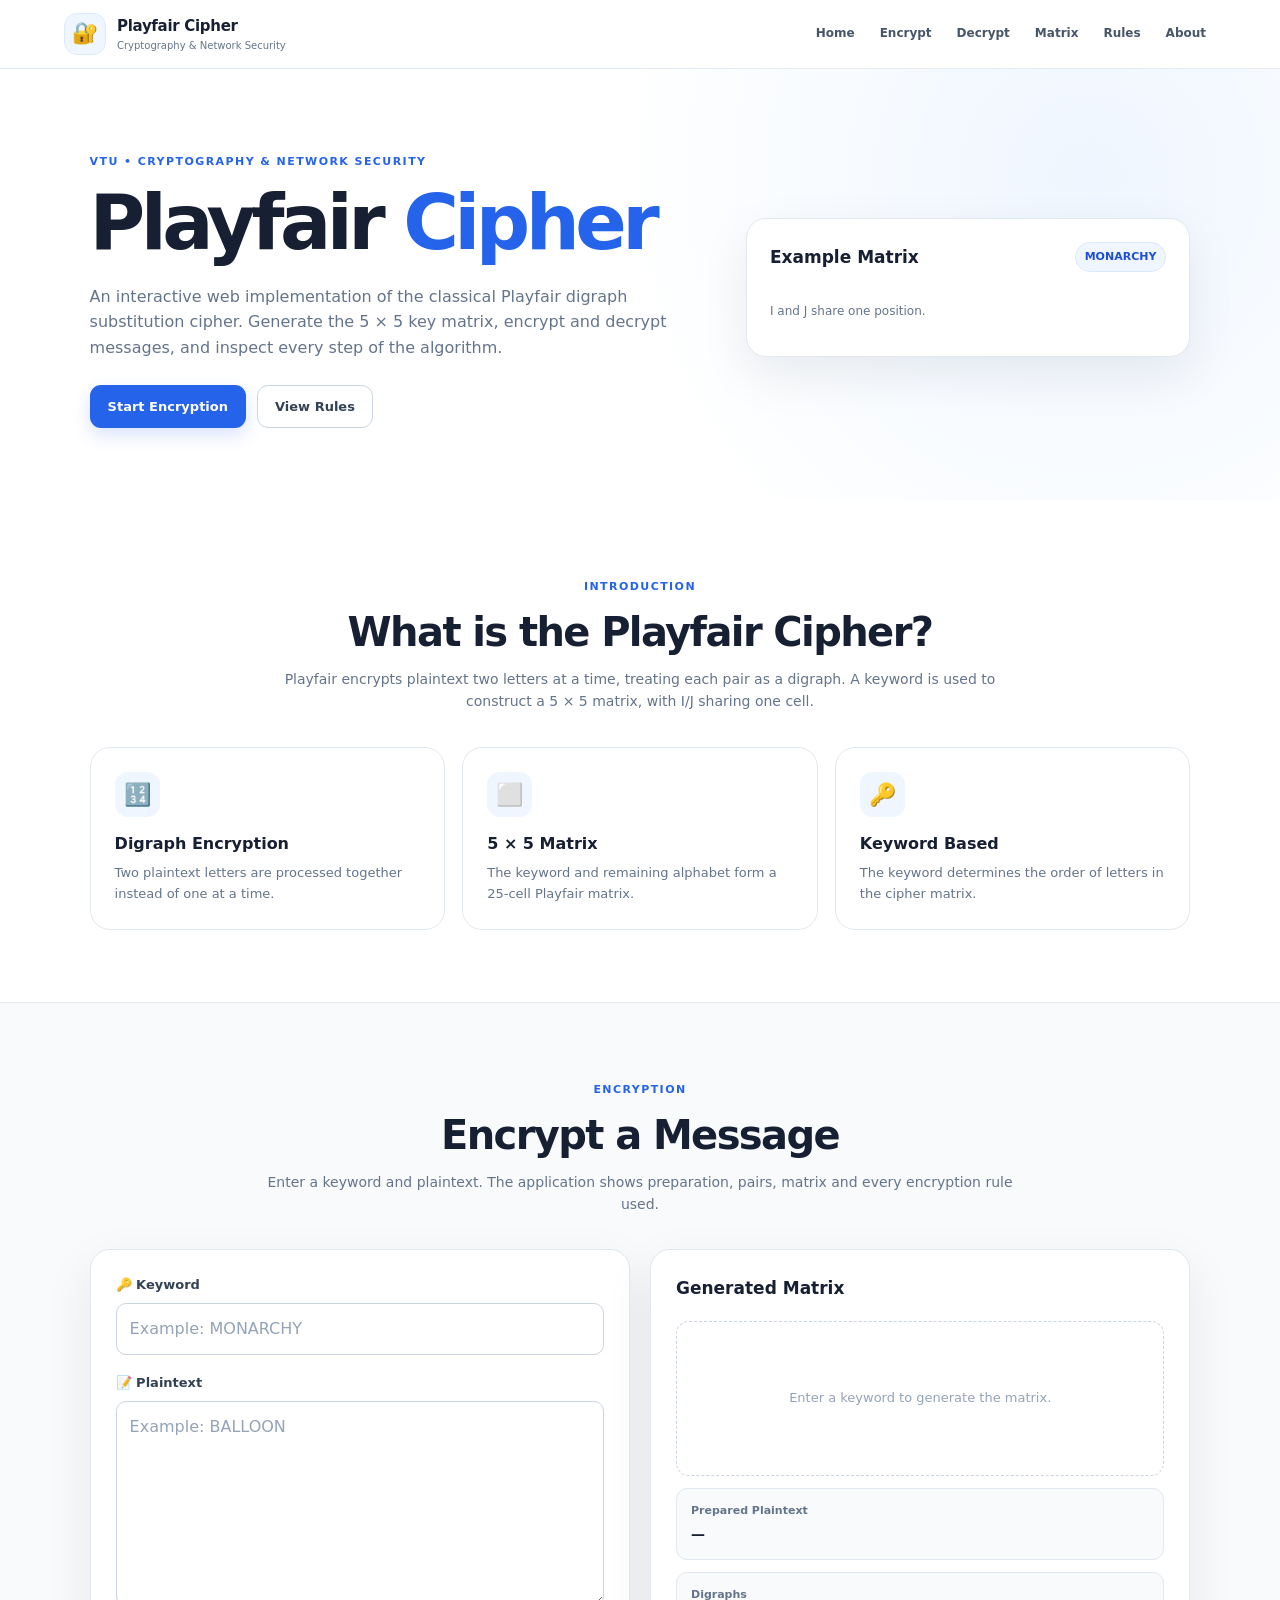
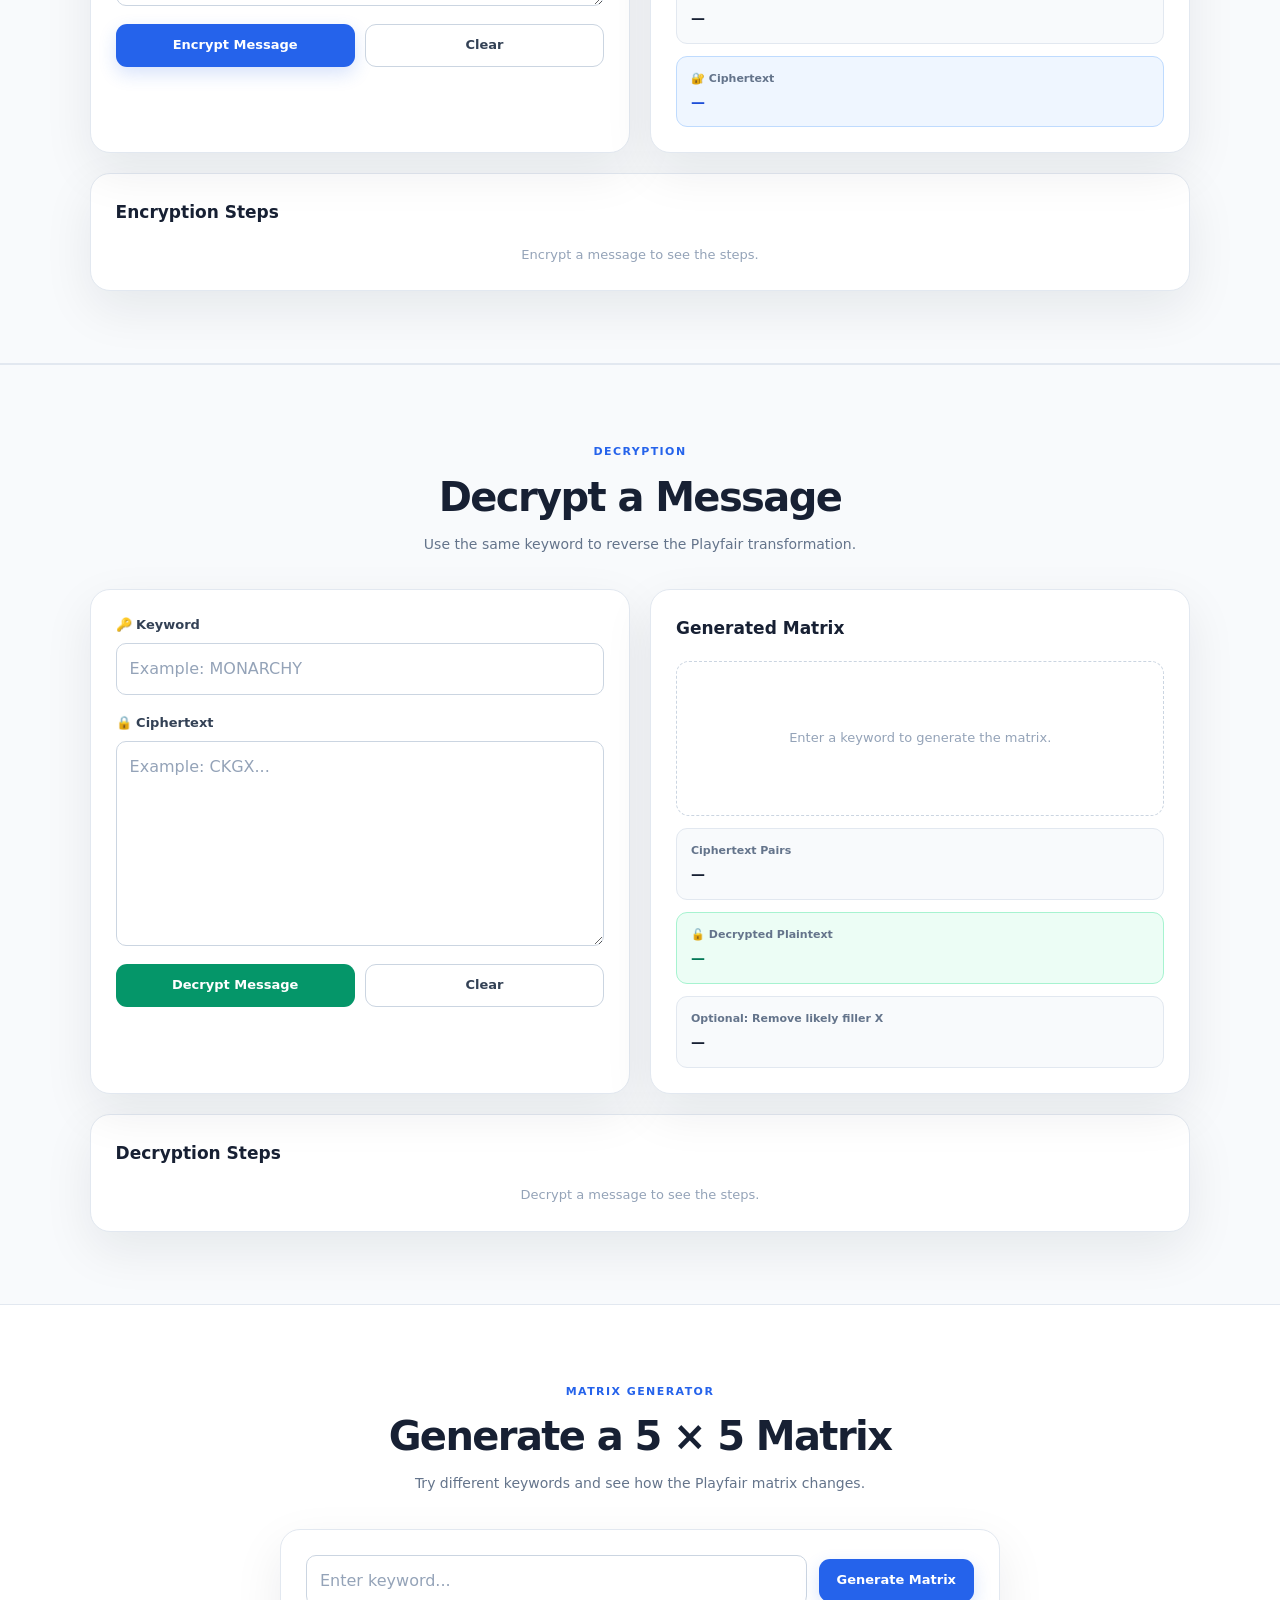
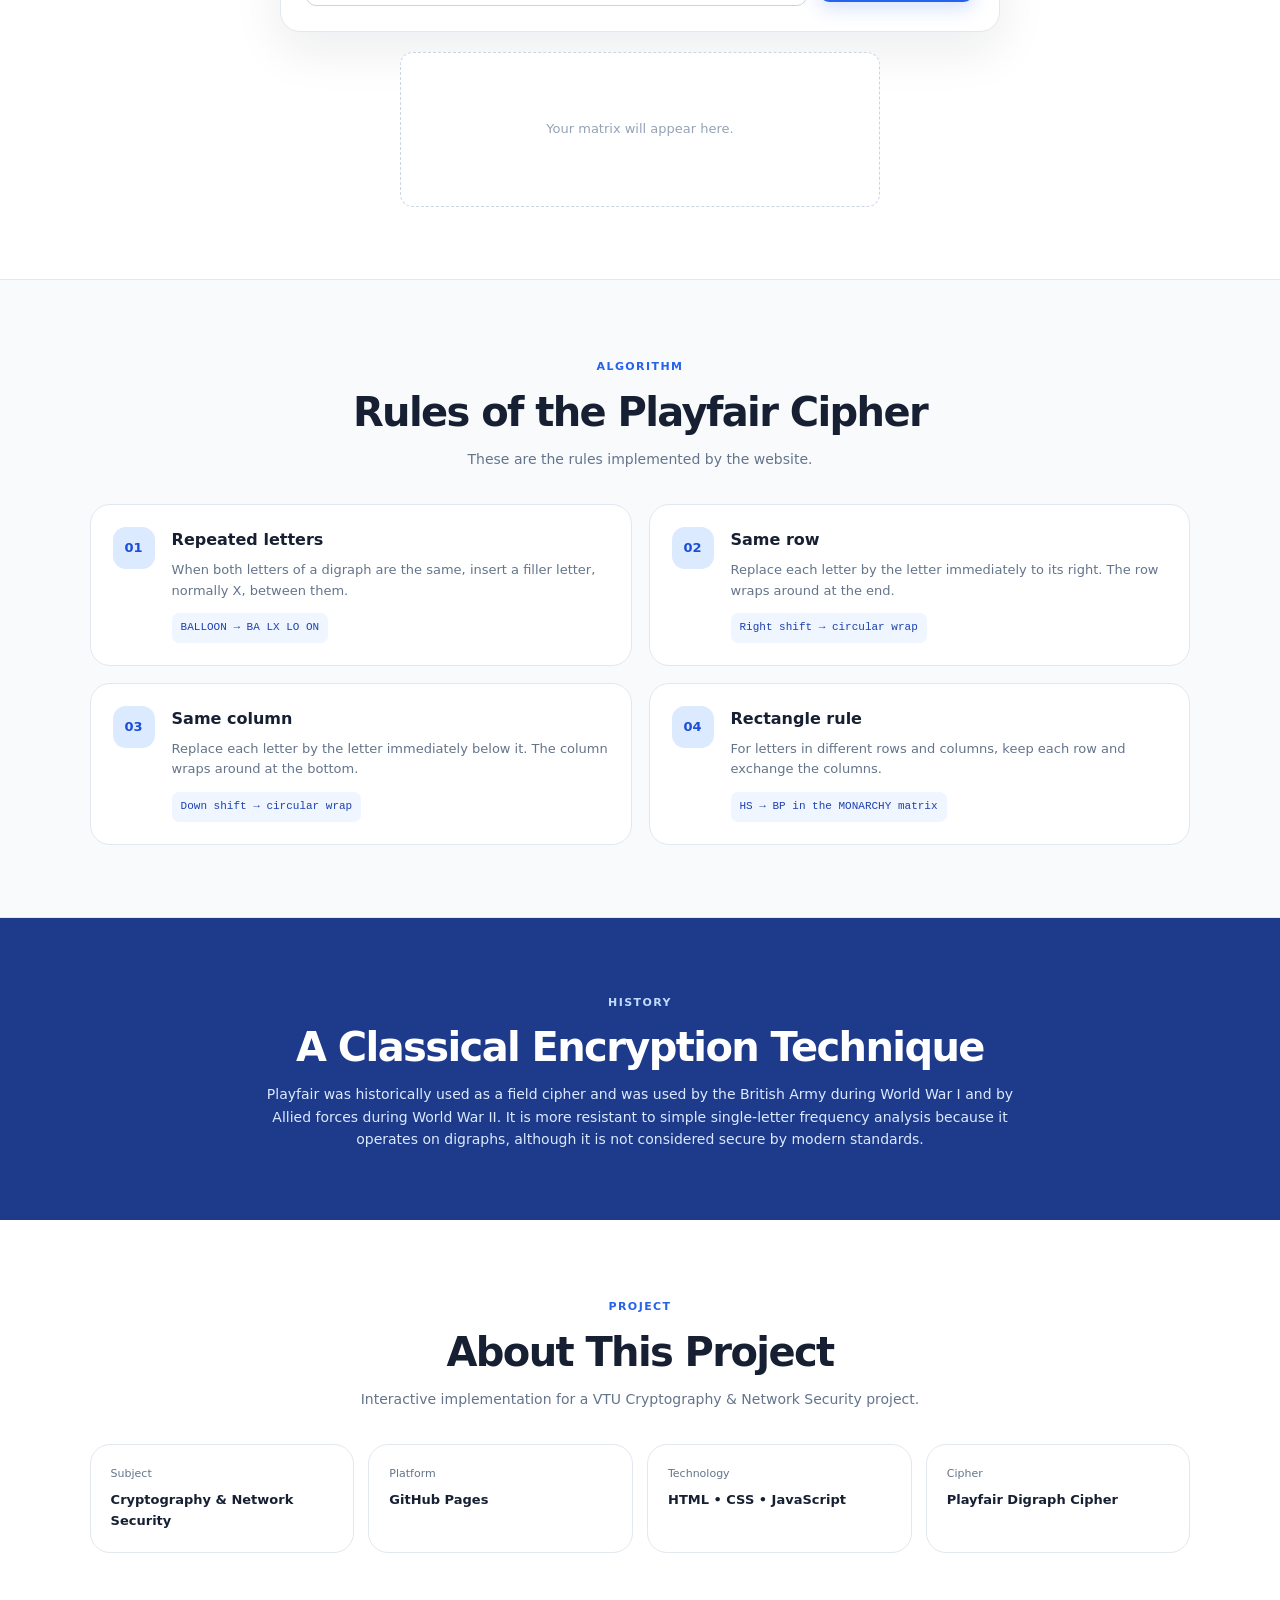
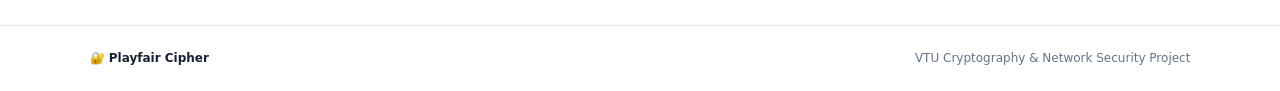
==== commit 7fd8dbbc: "Update index.html" ====
--- a/index.html
+++ b/index.html
@@ -3,368 +3,267 @@
 <head>
   <meta charset="UTF-8">
   <meta name="viewport" content="width=device-width, initial-scale=1.0">
-  <meta name="description" content="Interactive Playfair Cipher implementation">
-  <title>Playfair Cipher | CNS Project</title>
+  <meta name="description" content="Interactive Playfair Cipher implementation for Cryptography and Network Security">
+  <title>Playfair Cipher | CNS VTU Project</title>
   <link rel="stylesheet" href="style.css">
 </head>
 <body>
-
-  <!-- LOGIN PAGE -->
-  <section id="loginScreen" class="login-screen">
-    <div class="login-decoration decoration-one"></div>
-    <div class="login-decoration decoration-two"></div>
-
-    <div class="login-card">
-      <div class="login-logo">🔐</div>
-      <p class="login-eyebrow">CRYPTOGRAPHY &amp; NETWORK SECURITY</p>
-      <h1 id="loginTitle">Welcome back</h1>
-      <p class="login-subtitle">Sign in to explore the Playfair Cipher project.</p>
-
-      <form id="loginForm">
-        <label for="loginUsername">Username</label>
-        <input id="loginUsername" type="text"
-          placeholder="Enter username" autocomplete="username" required>
-
-        <label for="loginPassword">Password</label>
-        <input id="loginPassword" type="password"
-          placeholder="Enter password" autocomplete="current-password" required>
-
-        <button class="btn primary login-submit" type="submit">
-          Sign in →
-        </button>
-
-        <p id="loginStatus" class="login-status" aria-live="polite"></p>
-      </form>
-
-      <p class="login-note">
-        Demo login: <strong>demo</strong> /
-        <strong>playfair123</strong>
-      </p>
-    </div>
-
-    <p class="login-footer">Playfair Cipher · Student Project</p>
-  </section>
-
-  <!-- MAIN WEBSITE: SHOWN AFTER LOGIN -->
-  <div id="appShell" hidden>
-
-    <header class="navbar">
-      <a class="brand" href="#home">
-        <span class="brand-icon">🔐</span>
-        <span>
-          <strong>Playfair Cipher</strong>
-          <small>Cryptography &amp; Network Security</small>
-        </span>
-      </a>
-
-      <nav>
-        <a href="#home">Home</a>
-        <a href="#encrypt">Encrypt</a>
-        <a href="#decrypt">Decrypt</a>
-        <a href="#matrix">Matrix</a>
-        <a href="#rules">Rules</a>
-        <a href="#about">About</a>
-      </nav>
-    </header>
-
-    <main>
-      <!-- HOME -->
-      <section id="home" class="hero">
-        <div>
-          <span class="eyebrow">VTU • CRYPTOGRAPHY &amp; NETWORK SECURITY</span>
-          <h1>Playfair <span>Cipher</span></h1>
-          <p class="hero-text">
-            An interactive website for the classical Playfair cipher.
-            Generate a 5 × 5 key matrix, encrypt and decrypt messages,
-            and understand each step of the algorithm.
-          </p>
-
-          <div class="hero-actions">
-            <a class="btn primary" href="#encrypt">Start Encryption</a>
-            <a class="btn secondary" href="#rules">View Rules</a>
-          </div>
-        </div>
-
-        <div class="hero-card">
-          <div class="card-title-row">
-            <h2>Example Matrix</h2>
-            <span>MONARCHY</span>
-          </div>
-          <div id="heroMatrix" class="matrix small-matrix"></div>
-          <p class="muted">I and J share one position.</p>
-        </div>
-      </section>
-
-      <!-- INTRODUCTION -->
-      <section class="section intro">
-        <div class="section-heading">
-          <span class="eyebrow">INTRODUCTION</span>
-          <h2>What is the Playfair Cipher?</h2>
-          <p>
-            Playfair encrypts plaintext two letters at a time.
-            A keyword creates a 5 × 5 matrix, with I and J sharing one cell.
-          </p>
-        </div>
-
-        <div class="feature-grid">
-          <article class="feature-card">
-            <div class="feature-icon">🔢</div>
-            <h3>Digraph Encryption</h3>
-            <p>Two plaintext letters are processed together.</p>
-          </article>
-
-          <article class="feature-card">
-            <div class="feature-icon">⬜</div>
-            <h3>5 × 5 Matrix</h3>
-            <p>The keyword and alphabet form a 25-cell matrix.</p>
-          </article>
-
-          <article class="feature-card">
-            <div class="feature-icon">🔑</div>
-            <h3>Keyword Based</h3>
-            <p>The keyword determines the order of letters.</p>
-          </article>
-        </div>
-      </section>
-
-      <!-- ENCRYPTION -->
-      <section id="encrypt" class="section tool-section">
-        <div class="section-heading">
-          <span class="eyebrow">ENCRYPTION</span>
-          <h2>Encrypt a Message</h2>
-          <p>Enter a keyword and plaintext to see the encrypted result and steps.</p>
-        </div>
-
-        <div class="tool-grid">
-          <div class="panel">
-            <label for="encryptKey">🔑 Keyword</label>
-            <input id="encryptKey" type="text"
-              placeholder="Example: MONARCHY" autocomplete="off">
-
-            <label for="plaintext">📝 Plaintext</label>
-            <textarea id="plaintext" rows="7"
-              placeholder="Example: BALLOON"></textarea>
-
-            <div class="button-row">
-              <button id="encryptBtn" class="btn primary full" type="button">
-                Encrypt Message
-              </button>
-              <button id="clearEncryptBtn" class="btn secondary full" type="button">
-                Clear
-              </button>
-            </div>
-
-            <p id="encryptStatus" class="status" aria-live="polite"></p>
-          </div>
-
-          <div class="panel">
-            <h3>Generated Matrix</h3>
-            <div id="encryptMatrix" class="matrix-box empty">
-              Enter a keyword to generate the matrix.
-            </div>
-
-            <div class="result-box">
-              <span>Prepared Plaintext</span>
-              <strong id="preparedText">—</strong>
-            </div>
-
-            <div class="result-box">
-              <span>Digraphs</span>
-              <strong id="encryptPairs">—</strong>
-            </div>
-
-            <div class="result-box highlight">
-              <span>🔐 Ciphertext</span>
-              <strong id="ciphertext">—</strong>
-            </div>
-          </div>
-        </div>
-
-        <div class="panel steps-panel">
-          <h3>Encryption Steps</h3>
-          <div id="encryptionSteps" class="empty">
-            Encrypt a message to see the steps.
-          </div>
-        </div>
-      </section>
-
-      <!-- DECRYPTION -->
-      <section id="decrypt" class="section tool-section alternate">
-        <div class="section-heading">
-          <span class="eyebrow">DECRYPTION</span>
-          <h2>Decrypt a Message</h2>
-          <p>Use the same keyword to reverse the Playfair transformation.</p>
-        </div>
-
-        <div class="tool-grid">
-          <div class="panel">
-            <label for="decryptKey">🔑 Keyword</label>
-            <input id="decryptKey" type="text"
-              placeholder="Example: MONARCHY" autocomplete="off">
-
-            <label for="cipherInput">🔒 Ciphertext</label>
-            <textarea id="cipherInput" rows="7"
-              placeholder="Enter ciphertext"></textarea>
-
-            <div class="button-row">
-              <button id="decryptBtn" class="btn success full" type="button">
-                Decrypt Message
-              </button>
-              <button id="clearDecryptBtn" class="btn secondary full" type="button">
-                Clear
-              </button>
-            </div>
-
-            <p id="decryptStatus" class="status" aria-live="polite"></p>
-          </div>
-
-          <div class="panel">
-            <h3>Generated Matrix</h3>
-            <div id="decryptMatrix" class="matrix-box empty">
-              Enter a keyword to generate the matrix.
-            </div>
-
-            <div class="result-box">
-              <span>Ciphertext Pairs</span>
-              <strong id="decryptPairs">—</strong>
-            </div>
-
-            <div class="result-box highlight success-box">
-              <span>🔓 Decrypted Plaintext</span>
-              <strong id="decryptedText">—</strong>
-            </div>
-
-            <div class="result-box">
-              <span>Optional: Remove likely filler X</span>
-              <strong id="cleanedDecryptedText">—</strong>
-            </div>
-          </div>
-        </div>
-
-        <div class="panel steps-panel">
-          <h3>Decryption Steps</h3>
-          <div id="decryptionSteps" class="empty">
-            Decrypt a message to see the steps.
-          </div>
-        </div>
-      </section>
-
-      <!-- MATRIX GENERATOR -->
-      <section id="matrix" class="section">
-        <div class="section-heading">
-          <span class="eyebrow">MATRIX GENERATOR</span>
-          <h2>Generate a 5 × 5 Matrix</h2>
-          <p>Try different keywords to see how the matrix changes.</p>
-        </div>
-
-        <div class="matrix-generator panel">
-          <input id="matrixKey" type="text"
-            placeholder="Enter keyword..." autocomplete="off">
-          <button id="generateMatrixBtn" class="btn primary" type="button">
-            Generate Matrix
-          </button>
-        </div>
-
-        <div id="displayMatrix" class="matrix-large-box empty">
-          Your matrix will appear here.
-        </div>
-      </section>
-
-      <!-- RULES -->
-      <section id="rules" class="section rules-section">
-        <div class="section-heading">
-          <span class="eyebrow">ALGORITHM</span>
-          <h2>Rules of the Playfair Cipher</h2>
-          <p>These are the rules implemented by the website.</p>
-        </div>
-
-        <div class="rules-grid">
-          <article class="rule-card">
-            <span class="rule-number">01</span>
-            <div>
-              <h3>Repeated letters</h3>
-              <p>When both letters in a pair are the same, insert X between them.</p>
-              <code>BALLOON → BA LX LO ON</code>
-            </div>
-          </article>
-
-          <article class="rule-card">
-            <span class="rule-number">02</span>
-            <div>
-              <h3>Same row</h3>
-              <p>During encryption, replace each letter with the letter to its right.</p>
-              <code>Right shift → circular wrap</code>
-            </div>
-          </article>
-
-          <article class="rule-card">
-            <span class="rule-number">03</span>
-            <div>
-              <h3>Same column</h3>
-              <p>During encryption, replace each letter with the letter below it.</p>
-              <code>Down shift → circular wrap</code>
-            </div>
-          </article>
-
-          <article class="rule-card">
-            <span class="rule-number">04</span>
-            <div>
-              <h3>Rectangle rule</h3>
-              <p>Keep each letter's row and exchange the columns.</p>
-              <code>Rectangle substitution</code>
-            </div>
-          </article>
-        </div>
-      </section>
-
-      <!-- HISTORY -->
-      <section class="history">
-        <div class="section-heading">
-          <span class="eyebrow light">HISTORY</span>
-          <h2>A Classical Encryption Technique</h2>
-          <p>
-            Playfair was historically used as a field cipher.
-            It processes pairs of letters, but it is not considered secure
-            by modern cryptographic standards.
-          </p>
-        </div>
-      </section>
-
-      <!-- ABOUT -->
-      <section id="about" class="section">
-        <div class="section-heading">
-          <span class="eyebrow">PROJECT</span>
-          <h2>About This Project</h2>
-          <p>Interactive implementation for a CNS project.</p>
-        </div>
-
-        <div class="details-grid">
-          <div>
-            <span>Subject</span>
-            <strong>Cryptography &amp; Network Security</strong>
-          </div>
-          <div>
-            <span>Platform</span>
-            <strong>GitHub Pages</strong>
-          </div>
-          <div>
-            <span>Technology</span>
-            <strong>HTML • CSS • JavaScript</strong>
-          </div>
-          <div>
-            <span>Cipher</span>
-            <strong>Playfair Digraph Cipher</strong>
-          </div>
-        </div>
-      </section>
-    </main>
-
-    <footer>
-      <strong>🔐 Playfair Cipher</strong>
-      <span>VTU Cryptography &amp; Network Security Project</span>
-    </footer>
-
-  </div>
+  <header class="navbar">
+    <a class="brand" href="#home">
+      <span class="brand-icon">🔐</span>
+      <span>
+        <strong>Playfair Cipher</strong>
+        <small>Cryptography &amp; Network Security</small>
+      </span>
+    </a>
+    <nav>
+      <a href="#home">Home</a>
+      <a href="#encrypt">Encrypt</a>
+      <a href="#decrypt">Decrypt</a>
+      <a href="#matrix">Matrix</a>
+      <a href="#rules">Rules</a>
+      <a href="#about">About</a>
+    </nav>
+  </header>
+
+  <main>
+    <section id="home" class="hero">
+      <div>
+        <span class="eyebrow">VTU • CRYPTOGRAPHY &amp; NETWORK SECURITY</span>
+        <h1>Playfair <span>Cipher</span></h1>
+        <p class="hero-text">
+          An interactive web implementation of the classical Playfair digraph
+          substitution cipher. Generate the 5 × 5 key matrix, encrypt and
+          decrypt messages, and inspect every step of the algorithm.
+        </p>
+        <div class="hero-actions">
+          <a class="btn primary" href="#encrypt">Start Encryption</a>
+          <a class="btn secondary" href="#rules">View Rules</a>
+        </div>
+      </div>
+
+      <div class="hero-card">
+        <div class="card-title-row">
+          <h2>Example Matrix</h2>
+          <span>MONARCHY</span>
+        </div>
+        <div id="heroMatrix" class="matrix small-matrix"></div>
+        <p class="muted">I and J share one position.</p>
+      </div>
+    </section>
+
+    <section class="section intro">
+      <div class="section-heading">
+        <span class="eyebrow">INTRODUCTION</span>
+        <h2>What is the Playfair Cipher?</h2>
+        <p>
+          Playfair encrypts plaintext two letters at a time, treating each pair
+          as a digraph. A keyword is used to construct a 5 × 5 matrix, with
+          I/J sharing one cell.
+        </p>
+      </div>
+      <div class="feature-grid">
+        <article class="feature-card">
+          <div class="feature-icon">🔢</div>
+          <h3>Digraph Encryption</h3>
+          <p>Two plaintext letters are processed together instead of one at a time.</p>
+        </article>
+        <article class="feature-card">
+          <div class="feature-icon">⬜</div>
+          <h3>5 × 5 Matrix</h3>
+          <p>The keyword and remaining alphabet form a 25-cell Playfair matrix.</p>
+        </article>
+        <article class="feature-card">
+          <div class="feature-icon">🔑</div>
+          <h3>Keyword Based</h3>
+          <p>The keyword determines the order of letters in the cipher matrix.</p>
+        </article>
+      </div>
+    </section>
+
+    <section id="encrypt" class="section tool-section">
+      <div class="section-heading">
+        <span class="eyebrow">ENCRYPTION</span>
+        <h2>Encrypt a Message</h2>
+        <p>Enter a keyword and plaintext. The application shows preparation, pairs, matrix and every encryption rule used.</p>
+      </div>
+
+      <div class="tool-grid">
+        <div class="panel">
+          <label for="encryptKey">🔑 Keyword</label>
+          <input id="encryptKey" type="text" placeholder="Example: MONARCHY" autocomplete="off">
+
+          <label for="plaintext">📝 Plaintext</label>
+          <textarea id="plaintext" rows="7" placeholder="Example: BALLOON"></textarea>
+
+          <div class="button-row">
+            <button id="encryptBtn" class="btn primary full">Encrypt Message</button>
+            <button id="clearEncryptBtn" class="btn secondary full">Clear</button>
+          </div>
+          <p id="encryptStatus" class="status" aria-live="polite"></p>
+        </div>
+
+        <div class="panel">
+          <h3>Generated Matrix</h3>
+          <div id="encryptMatrix" class="matrix-box empty">Enter a keyword to generate the matrix.</div>
+
+          <div class="result-box">
+            <span>Prepared Plaintext</span>
+            <strong id="preparedText">—</strong>
+          </div>
+          <div class="result-box">
+            <span>Digraphs</span>
+            <strong id="encryptPairs">—</strong>
+          </div>
+          <div class="result-box highlight">
+            <span>🔐 Ciphertext</span>
+            <strong id="ciphertext">—</strong>
+          </div>
+        </div>
+      </div>
+
+      <div class="panel steps-panel">
+        <h3>Encryption Steps</h3>
+        <div id="encryptionSteps" class="empty">Encrypt a message to see the steps.</div>
+      </div>
+    </section>
+
+    <section id="decrypt" class="section tool-section alternate">
+      <div class="section-heading">
+        <span class="eyebrow">DECRYPTION</span>
+        <h2>Decrypt a Message</h2>
+        <p>Use the same keyword to reverse the Playfair transformation.</p>
+      </div>
+
+      <div class="tool-grid">
+        <div class="panel">
+          <label for="decryptKey">🔑 Keyword</label>
+          <input id="decryptKey" type="text" placeholder="Example: MONARCHY" autocomplete="off">
+
+          <label for="cipherInput">🔒 Ciphertext</label>
+          <textarea id="cipherInput" rows="7" placeholder="Example: CKGX..."></textarea>
+
+          <div class="button-row">
+            <button id="decryptBtn" class="btn success full">Decrypt Message</button>
+            <button id="clearDecryptBtn" class="btn secondary full">Clear</button>
+          </div>
+          <p id="decryptStatus" class="status" aria-live="polite"></p>
+        </div>
+
+        <div class="panel">
+          <h3>Generated Matrix</h3>
+          <div id="decryptMatrix" class="matrix-box empty">Enter a keyword to generate the matrix.</div>
+
+          <div class="result-box">
+            <span>Ciphertext Pairs</span>
+            <strong id="decryptPairs">—</strong>
+          </div>
+          <div class="result-box highlight success-box">
+            <span>🔓 Decrypted Plaintext</span>
+            <strong id="decryptedText">—</strong>
+          </div>
+          <div class="result-box">
+            <span>Optional: Remove likely filler X</span>
+            <strong id="cleanedDecryptedText">—</strong>
+          </div>
+        </div>
+      </div>
+
+      <div class="panel steps-panel">
+        <h3>Decryption Steps</h3>
+        <div id="decryptionSteps" class="empty">Decrypt a message to see the steps.</div>
+      </div>
+    </section>
+
+    <section id="matrix" class="section">
+      <div class="section-heading">
+        <span class="eyebrow">MATRIX GENERATOR</span>
+        <h2>Generate a 5 × 5 Matrix</h2>
+        <p>Try different keywords and see how the Playfair matrix changes.</p>
+      </div>
+
+      <div class="matrix-generator panel">
+        <input id="matrixKey" type="text" placeholder="Enter keyword..." autocomplete="off">
+        <button id="generateMatrixBtn" class="btn primary">Generate Matrix</button>
+      </div>
+      <div id="displayMatrix" class="matrix-large-box empty">Your matrix will appear here.</div>
+    </section>
+
+    <section id="rules" class="section rules-section">
+      <div class="section-heading">
+        <span class="eyebrow">ALGORITHM</span>
+        <h2>Rules of the Playfair Cipher</h2>
+        <p>These are the rules implemented by the website.</p>
+      </div>
+
+      <div class="rules-grid">
+        <article class="rule-card">
+          <span class="rule-number">01</span>
+          <div>
+            <h3>Repeated letters</h3>
+            <p>When both letters of a digraph are the same, insert a filler letter, normally X, between them.</p>
+            <code>BALLOON → BA LX LO ON</code>
+          </div>
+        </article>
+        <article class="rule-card">
+          <span class="rule-number">02</span>
+          <div>
+            <h3>Same row</h3>
+            <p>Replace each letter by the letter immediately to its right. The row wraps around at the end.</p>
+            <code>Right shift → circular wrap</code>
+          </div>
+        </article>
+        <article class="rule-card">
+          <span class="rule-number">03</span>
+          <div>
+            <h3>Same column</h3>
+            <p>Replace each letter by the letter immediately below it. The column wraps around at the bottom.</p>
+            <code>Down shift → circular wrap</code>
+          </div>
+        </article>
+        <article class="rule-card">
+          <span class="rule-number">04</span>
+          <div>
+            <h3>Rectangle rule</h3>
+            <p>For letters in different rows and columns, keep each row and exchange the columns.</p>
+            <code>HS → BP in the MONARCHY matrix</code>
+          </div>
+        </article>
+      </div>
+    </section>
+
+    <section class="history">
+      <div class="section-heading">
+        <span class="eyebrow light">HISTORY</span>
+        <h2>A Classical Encryption Technique</h2>
+        <p>
+          Playfair was historically used as a field cipher and was used by the
+          British Army during World War I and by Allied forces during World War II.
+          It is more resistant to simple single-letter frequency analysis because
+          it operates on digraphs, although it is not considered secure by modern standards.
+        </p>
+      </div>
+    </section>
+
+    <section id="about" class="section">
+      <div class="section-heading">
+        <span class="eyebrow">PROJECT</span>
+        <h2>About This Project</h2>
+        <p>Interactive implementation for a VTU Cryptography &amp; Network Security project.</p>
+      </div>
+      <div class="details-grid">
+        <div><span>Subject</span><strong>Cryptography &amp; Network Security</strong></div>
+        <div><span>Platform</span><strong>GitHub Pages</strong></div>
+        <div><span>Technology</span><strong>HTML • CSS • JavaScript</strong></div>
+        <div><span>Cipher</span><strong>Playfair Digraph Cipher</strong></div>
+      </div>
+    </section>
+  </main>
+
+  <footer>
+    <strong>🔐 Playfair Cipher</strong>
+    <span>VTU Cryptography &amp; Network Security Project</span>
+  </footer>
 
   <script src="script.js"></script>
 </body>
--- a/style.css
+++ b/style.css
@@ -1,13 +1,630 @@
+:root {
+  --blue: #2563eb;
+  --blue-dark: #1d4ed8;
+  --blue-light: #eff6ff;
+  --ink: #172033;
+  --muted: #64748b;
+  --line: #e2e8f0;
+  --surface: #ffffff;
+  --soft: #f8fafc;
+  --green: #059669;
+  --shadow: 0 18px 50px rgba(15, 23, 42, .08);
+  --radius: 20px;
+}
+
+* {
+  box-sizing: border-box;
+}
+
+html {
+  scroll-behavior: smooth;
+  scroll-padding-top: 90px;
+}
+
+body {
+  margin: 0;
+  color: var(--ink);
+  background: #fff;
+  font-family: Inter, system-ui, -apple-system, BlinkMacSystemFont,
+    "Segoe UI", sans-serif;
+  line-height: 1.6;
+}
+
+button,
+input,
+textarea {
+  font: inherit;
+}
+
+button,
+a {
+  -webkit-tap-highlight-color: transparent;
+}
+
+a {
+  color: inherit;
+  text-decoration: none;
+}
+
+[hidden] {
+  display: none !important;
+}
+
+/* LOGIN PAGE */
+
+.login-screen {
+  min-height: 100vh;
+  position: relative;
+  overflow: hidden;
+  display: grid;
+  place-items: center;
+  padding: 32px 18px 68px;
+  background: linear-gradient(
+    135deg,
+    #fff 0%,
+    #f8fbff 55%,
+    #eff6ff 100%
+  );
+}
+
+.login-screen::before,
+.login-screen::after {
+  content: "";
+  position: absolute;
+  border-radius: 50%;
+  border: 1px solid rgba(37, 99, 235, .1);
+  pointer-events: none;
+}
+
+.login-screen::before {
+  width: 480px;
+  height: 480px;
+  top: -250px;
+  right: -120px;
+}
+
+.login-screen::after {
+  width: 360px;
+  height: 360px;
+  bottom: -190px;
+  left: -110px;
+}
+
+.login-decoration {
+  position: absolute;
+  border-radius: 50%;
+  filter: blur(2px);
+  pointer-events: none;
+}
+
+.decoration-one {
+  width: 180px;
+  height: 180px;
+  top: 12%;
+  left: 12%;
+  background: rgba(219, 234, 254, .45);
+}
+
+.decoration-two {
+  width: 240px;
+  height: 240px;
+  right: 10%;
+  bottom: 12%;
+  background: rgba(239, 246, 255, .8);
+}
+
+.login-card {
+  position: relative;
+  z-index: 1;
+  width: min(100%, 430px);
+  padding: 38px;
+  border: 1px solid rgba(255, 255, 255, .95);
+  border-radius: 28px;
+  background: rgba(255, 255, 255, .86);
+  box-shadow:
+    0 24px 80px rgba(30, 64, 175, .12),
+    0 0 0 1px rgba(219, 234, 254, .75);
+  backdrop-filter: blur(18px);
+  -webkit-backdrop-filter: blur(18px);
+}
+
+.login-logo {
+  display: grid;
+  place-items: center;
+  width: 58px;
+  height: 58px;
+  border-radius: 18px;
+  margin-bottom: 22px;
+  background: linear-gradient(145deg, #eff6ff, #dbeafe);
+  border: 1px solid #bfdbfe;
+  font-size: 28px;
+}
+
+.login-eyebrow {
+  margin: 0 0 8px;
+  color: var(--blue);
+  font-size: 11px;
+  font-weight: 800;
+  letter-spacing: .13em;
+}
+
+.login-card h1 {
+  margin: 0;
+  font-size: clamp(30px, 6vw, 38px);
+  line-height: 1.15;
+  letter-spacing: -.04em;
+}
+
+.login-subtitle {
+  margin: 12px 0 27px;
+  color: var(--muted);
+  font-size: 14px;
+}
+
+.login-card form {
+  display: flex;
+  flex-direction: column;
+}
+
+.login-card label {
+  margin: 0 0 7px;
+  color: #334155;
+  font-size: 13px;
+  font-weight: 700;
+}
+
+.login-card input {
+  width: 100%;
+  min-height: 48px;
+  margin: 0 0 18px;
+  padding: 12px 14px;
+  border: 1px solid #dbe3ef;
+  border-radius: 12px;
+  outline: none;
+  background: #fff;
+  color: var(--ink);
+  transition: border-color .2s, box-shadow .2s;
+}
+
+.login-card input::placeholder {
+  color: #94a3b8;
+}
+
+.login-card input:focus {
+  border-color: #60a5fa;
+  box-shadow: 0 0 0 4px rgba(59, 130, 246, .12);
+}
+
+.login-submit {
+  width: 100%;
+  justify-content: center;
+  min-height: 49px;
+  margin-top: 2px;
+}
+
+.login-status {
+  min-height: 20px;
+  margin: 10px 0 0;
+  font-size: 13px;
+}
+
+.login-status.success {
+  color: var(--green);
+}
+
+.login-status.error {
+  color: #dc2626;
+}
+
+.login-note {
+  margin: 18px 0 0;
+  padding: 11px 12px;
+  border: 1px solid #dbeafe;
+  border-radius: 10px;
+  background: #f8fbff;
+  color: #64748b;
+  font-size: 11px;
+  text-align: center;
+}
+
+.login-note strong {
+  color: #1d4ed8;
+}
+
+.login-footer {
+  position: absolute;
+  z-index: 1;
+  bottom: 17px;
+  left: 16px;
+  right: 16px;
+  margin: 0;
+  color: #94a3b8;
+  font-size: 11px;
+  text-align: center;
+}
+
+/* NAVIGATION */
+
+.navbar {
+  position: sticky;
+  z-index: 10;
+  top: 0;
+  display: flex;
+  align-items: center;
+  justify-content: space-between;
+  gap: 24px;
+  padding: 13px max(5vw, 20px);
+  border-bottom: 1px solid rgba(226, 232, 240, .9);
+  background: rgba(255, 255, 255, .92);
+  backdrop-filter: blur(16px);
+}
+
+.brand {
+  display: flex;
+  align-items: center;
+  gap: 11px;
+  flex-shrink: 0;
+}
+
+.brand-icon {
+  display: grid;
+  place-items: center;
+  width: 42px;
+  height: 42px;
+  border: 1px solid #dbeafe;
+  border-radius: 13px;
+  background: var(--blue-light);
+  font-size: 21px;
+}
+
+.brand strong,
+.brand small {
+  display: block;
+}
+
+.brand strong {
+  font-size: 15px;
+  letter-spacing: -.02em;
+}
+
+.brand small {
+  color: var(--muted);
+  font-size: 10px;
+}
+
+.navbar nav {
+  display: flex;
+  align-items: center;
+  justify-content: flex-end;
+  flex-wrap: wrap;
+  gap: 5px;
+}
+
+.navbar nav a {
+  padding: 8px 10px;
+  border-radius: 9px;
+  color: #475569;
+  font-size: 12px;
+  font-weight: 650;
+}
+
+.navbar nav a:hover {
+  color: var(--blue);
+  background: var(--blue-light);
+}
+
+/* BUTTONS */
+
+.btn {
+  display: inline-flex;
+  align-items: center;
+  justify-content: center;
+  gap: 8px;
+  min-height: 43px;
+  padding: 10px 17px;
+  border: 1px solid transparent;
+  border-radius: 11px;
+  cursor: pointer;
+  font-size: 13px;
+  font-weight: 750;
+  transition: transform .18s, box-shadow .18s, background .18s;
+}
+
+.btn:hover {
+  transform: translateY(-1px);
+}
+
+.btn.primary {
+  color: #fff;
+  background: var(--blue);
+  box-shadow: 0 7px 18px rgba(37, 99, 235, .18);
+}
+
+.btn.primary:hover {
+  background: var(--blue-dark);
+  box-shadow: 0 10px 22px rgba(37, 99, 235, .24);
+}
+
+.btn.secondary {
+  color: #334155;
+  background: #fff;
+  border-color: #cbd5e1;
+}
+
+.btn.secondary:hover {
+  background: #f8fafc;
+  border-color: #94a3b8;
+}
+
+.btn.success {
+  color: #fff;
+  background: var(--green);
+}
+
+.btn.success:hover {
+  background: #047857;
+}
+
+.btn.full {
+  flex: 1;
+}
+
+/* HOME / HERO */
+
+.hero {
+  display: grid;
+  grid-template-columns: minmax(0, 1.15fr) minmax(280px, .85fr);
+  align-items: center;
+  gap: 55px;
+  padding: 78px max(7vw, 24px) 72px;
+  background: radial-gradient(circle at 85% 25%, #eff6ff 0, #fff 42%);
+}
+
+.eyebrow {
+  display: inline-block;
+  margin-bottom: 12px;
+  color: var(--blue);
+  font-size: 11px;
+  font-weight: 850;
+  letter-spacing: .13em;
+}
+
+.hero h1 {
+  margin: 0;
+  font-size: clamp(44px, 7vw, 76px);
+  line-height: 1.04;
+  letter-spacing: -.06em;
+}
+
+.hero h1 span {
+  color: var(--blue);
+}
+
+.hero-text {
+  max-width: 610px;
+  margin: 22px 0 25px;
+  color: var(--muted);
+  font-size: 16px;
+}
+
+.hero-actions {
+  display: flex;
+  flex-wrap: wrap;
+  gap: 11px;
+}
+
+.hero-card,
+.panel,
+.feature-card,
+.rule-card,
+.details-grid > div {
+  border: 1px solid var(--line);
+  border-radius: var(--radius);
+  background: #fff;
+  box-shadow: var(--shadow);
+}
+
+.hero-card {
+  padding: 23px;
+}
+
+.card-title-row {
+  display: flex;
+  align-items: center;
+  justify-content: space-between;
+  gap: 12px;
+  margin-bottom: 18px;
+}
+
+.card-title-row h2 {
+  margin: 0;
+  font-size: 17px;
+}
+
 .card-title-row span {
-  color: #1d4ed8;
-  background: #eff6ff;
-  border-color: #dbeafe;
+  padding: 5px 9px;
+  border: 1px solid #dbeafe;
+  border-radius: 999px;
+  color: var(--blue-dark);
+  background: var(--blue-light);
+  font-size: 11px;
+  font-weight: 750;
+}
+
+.muted {
+  color: var(--muted);
+  font-size: 12px;
+}
+
+/* SECTIONS */
+
+.section {
+  padding: 72px max(7vw, 24px);
+}
+
+.section-heading {
+  max-width: 750px;
+  margin: 0 auto 34px;
+  text-align: center;
+}
+
+.section-heading h2 {
+  margin: 0 0 12px;
+  font-size: clamp(28px, 4vw, 40px);
+  line-height: 1.2;
+  letter-spacing: -.04em;
+}
+
+.section-heading p {
+  margin: 0;
+  color: var(--muted);
+  font-size: 14px;
+}
+
+.intro {
+  background: #fff;
+}
+
+.feature-grid {
+  display: grid;
+  grid-template-columns: repeat(3, minmax(0, 1fr));
+  gap: 17px;
+}
+
+.feature-card {
+  padding: 24px;
+  box-shadow: none;
+}
+
+.feature-icon {
+  display: grid;
+  place-items: center;
+  width: 45px;
+  height: 45px;
+  margin-bottom: 14px;
+  border-radius: 13px;
+  background: var(--blue-light);
+  font-size: 22px;
+}
+
+.feature-card h3,
+.rule-card h3 {
+  margin: 0 0 7px;
+  font-size: 16px;
+}
+
+.feature-card p,
+.rule-card p {
+  margin: 0;
+  color: var(--muted);
+  font-size: 13px;
+}
+
+/* ENCRYPTION AND DECRYPTION PANELS */
+
+.tool-section,
+.tool-section.alternate,
+.rules-section {
+  border-top: 1px solid #e2e8f0;
+  border-bottom: 1px solid #e2e8f0;
+  background: #f8fafc;
+}
+
+.tool-grid {
+  display: grid;
+  grid-template-columns: repeat(2, minmax(0, 1fr));
+  gap: 20px;
+}
+
+.panel {
+  min-width: 0;
+  padding: 25px;
+}
+
+.panel h3 {
+  margin: 0 0 18px;
+  font-size: 17px;
+}
+
+label {
+  display: block;
+  margin: 0 0 7px;
+  color: #334155;
+  font-size: 13px;
+  font-weight: 750;
+}
+
+input,
+textarea {
+  display: block;
+  width: 100%;
+  margin: 0 0 18px;
+  padding: 12px 13px;
+  border: 1px solid #cbd5e1;
+  border-radius: 10px;
+  outline: none;
+  color: var(--ink);
+  background: #fff;
+  transition: border-color .2s, box-shadow .2s;
+}
+
+input::placeholder,
+textarea::placeholder {
+  color: #94a3b8;
+}
+
+input:focus,
+textarea:focus {
+  border-color: #60a5fa;
+  box-shadow: 0 0 0 3px rgba(96, 165, 250, .15);
+}
+
+textarea {
+  resize: vertical;
+  min-height: 110px;
+}
+
+.button-row {
+  display: flex;
+  gap: 10px;
+}
+
+.status {
+  min-height: 20px;
+  margin: 12px 0 0;
+  font-size: 12px;
+}
+
+.status.ok {
+  color: var(--green);
+}
+
+.status.error {
+  color: #dc2626;
+}
+
+/* PLAYFAIR MATRIX */
+
+.matrix {
+  display: grid;
+  grid-template-columns: repeat(5, minmax(0, 1fr));
+  gap: 5px;
+  width: 100%;
+  max-width: 290px;
+  margin: 0 auto;
 }
 
 .matrix div {
+  display: grid;
+  place-items: center;
+  aspect-ratio: 1;
+  border: 1px solid #dbeafe;
+  border-radius: 8px;
   color: #1e3a8a;
   background: #f8fbff;
-  border-color: #dbeafe;
+  font-size: 16px;
+  font-weight: 800;
+  transition: background .15s, border-color .15s;
 }
 
 .matrix div:hover {
@@ -15,53 +632,58 @@
   border-color: #93c5fd;
 }
 
-.tool-section,
-.tool-section.alternate,
-.rules-section {
+.small-matrix {
+  max-width: 255px;
+}
+
+.matrix-box,
+.matrix-large-box {
+  display: grid;
+  place-items: center;
+  min-height: 155px;
+  padding: 18px;
+  border: 1px dashed #cbd5e1;
+  border-radius: 13px;
+  background: #fff;
+}
+
+.matrix-box.empty,
+.matrix-large-box.empty,
+.empty {
+  color: #94a3b8;
+  font-size: 13px;
+  text-align: center;
+}
+
+/* RESULTS */
+
+.result-box {
+  display: flex;
+  flex-direction: column;
+  gap: 4px;
+  margin-top: 12px;
+  padding: 13px 14px;
+  border: 1px solid #e2e8f0;
+  border-radius: 11px;
   background: #f8fafc;
-  border-top-color: #e2e8f0;
-  border-bottom-color: #e2e8f0;
-}
-
-label {
-  color: #334155;
-}
-
-input,
-textarea {
-  color: #172033;
-  background: #ffffff;
-  border-color: #cbd5e1;
-}
-
-input::placeholder,
-textarea::placeholder {
-  color: #94a3b8;
-}
-
-input:focus,
-textarea:focus {
-  border-color: #60a5fa;
-  box-shadow: 0 0 0 3px rgba(96, 165, 250, 0.15);
-  background: #ffffff;
-}
-
-.result-box {
-  background: #f8fafc;
-  border-color: #e2e8f0;
+  overflow-wrap: anywhere;
 }
 
 .result-box span {
   color: #64748b;
+  font-size: 11px;
+  font-weight: 700;
 }
 
 .result-box strong {
-  color: #172033;
+  color: var(--ink);
+  font-size: 14px;
+  letter-spacing: .02em;
 }
 
 .highlight {
+  border-color: #bfdbfe;
   background: #eff6ff;
-  border-color: #bfdbfe;
 }
 
 .highlight strong {
@@ -69,77 +691,250 @@
 }
 
 .success-box {
+  border-color: #a7f3d0;
   background: #ecfdf5;
-  border-color: #a7f3d0;
 }
 
 .success-box strong {
   color: #047857;
 }
 
+.steps-panel {
+  margin-top: 20px;
+}
+
 .step {
-  background: #ffffff;
-  border-color: #e2e8f0;
+  display: grid;
+  grid-template-columns: 34px 1fr;
+  align-items: start;
+  gap: 12px;
+  padding: 15px 0;
+  border-bottom: 1px solid #e2e8f0;
+  text-align: left;
+}
+
+.step:last-child {
+  border-bottom: none;
 }
 
 .step-no {
+  display: grid;
+  place-items: center;
+  width: 32px;
+  height: 32px;
+  border-radius: 10px;
+  color: #1d4ed8;
+  background: #dbeafe;
+  font-size: 12px;
+  font-weight: 800;
+}
+
+.step h4 {
+  margin: 0 0 5px;
+  font-size: 13px;
+}
+
+.step p {
+  margin: 0;
+  color: var(--muted);
+  font-size: 12px;
+}
+
+/* MATRIX GENERATOR */
+
+.matrix-generator {
+  display: flex;
+  align-items: center;
+  gap: 12px;
+  max-width: 720px;
+  margin: 0 auto 20px;
+}
+
+.matrix-generator input {
+  flex: 1;
+  margin: 0;
+}
+
+.matrix-large-box {
+  max-width: 480px;
+  margin: 0 auto;
+}
+
+.matrix-large-box .matrix {
+  max-width: 390px;
+}
+
+/* RULES */
+
+.rules-grid {
+  display: grid;
+  grid-template-columns: repeat(2, minmax(0, 1fr));
+  gap: 17px;
+}
+
+.rule-card {
+  display: flex;
+  gap: 17px;
+  padding: 22px;
+  box-shadow: none;
+}
+
+.rule-number {
+  display: grid;
+  place-items: center;
+  flex-shrink: 0;
+  width: 42px;
+  height: 42px;
+  border-radius: 13px;
+  color: #1d4ed8;
+  background: #dbeafe;
+  font-size: 13px;
+  font-weight: 850;
+}
+
+.rule-card code {
+  display: inline-block;
+  margin-top: 12px;
+  padding: 6px 9px;
+  border-radius: 7px;
+  color: #1e40af;
   background: #eff6ff;
-  border-color: #dbeafe;
-  color: #1d4ed8;
-}
-
-.matrix-large-box {
-  background: #ffffff;
-  border-color: #e2e8f0;
-  box-shadow: var(--shadow);
-  backdrop-filter: none;
-  -webkit-backdrop-filter: none;
-}
-
-.matrix-large-box .matrix div {
-  color: #1e3a8a;
-  background: #f8fbff;
-  border-color: #dbeafe;
+  font-size: 11px;
+}
+
+/* HISTORY */
+
+.history {
+  padding: 70px max(7vw, 24px);
+  color: #fff;
+  background: #1e3a8a;
+}
+
+.history .section-heading {
+  margin-bottom: 0;
+}
+
+.history .section-heading h2 {
+  color: #fff;
+}
+
+.history .section-heading p {
+  color: #dbeafe;
+}
+
+.eyebrow.light {
+  color: #bfdbfe;
+}
+
+/* ABOUT AND FOOTER */
+
+.details-grid {
+  display: grid;
+  grid-template-columns: repeat(4, minmax(0, 1fr));
+  gap: 14px;
+}
+
+.details-grid > div {
+  display: flex;
+  flex-direction: column;
+  gap: 7px;
+  padding: 20px;
   box-shadow: none;
 }
 
-.rule-number {
-  color: #2563eb;
-}
-
-.rule-card code {
-  background: #eff6ff;
-  border-color: #dbeafe;
-  color: #1d4ed8;
-}
-
-.history {
-  color: #172033;
-  background: #f8fafc;
-  border-top-color: #e2e8f0;
-}
-
-.history .section-heading p {
-  color: #64748b;
-}
-
-.details-grid > div {
-  background: #ffffff;
-}
-
 .details-grid span {
-  color: #64748b;
+  color: var(--muted);
+  font-size: 11px;
 }
 
 .details-grid strong {
-  color: #172033;
+  font-size: 13px;
 }
 
 footer {
-  background: #ffffff;
-  border-top-color: #e2e8f0;
-}
-
-footer a:hover {
-  color: #2563eb;
-}
+  display: flex;
+  align-items: center;
+  justify-content: space-between;
+  gap: 15px;
+  padding: 23px max(7vw, 24px);
+  border-top: 1px solid var(--line);
+  color: var(--muted);
+  background: #fff;
+  font-size: 12px;
+}
+
+footer strong {
+  color: var(--ink);
+}
+
+/* RESPONSIVE DESIGN */
+
+@media (max-width: 900px) {
+  .navbar {
+    align-items: flex-start;
+    flex-direction: column;
+    gap: 10px;
+  }
+
+  .navbar nav {
+    justify-content: flex-start;
+  }
+
+  .hero {
+    grid-template-columns: 1fr;
+    gap: 30px;
+  }
+
+  .hero-card {
+    max-width: 520px;
+    width: 100%;
+  }
+
+  .details-grid {
+    grid-template-columns: repeat(2, minmax(0, 1fr));
+  }
+}
+
+@media (max-width: 650px) {
+  .login-card {
+    padding: 27px 22px;
+  }
+
+  .hero,
+  .section,
+  .history {
+    padding: 48px 20px;
+  }
+
+  .feature-grid,
+  .tool-grid,
+  .rules-grid {
+    grid-template-columns: 1fr;
+  }
+
+  .panel {
+    padding: 19px;
+  }
+
+  .matrix-generator {
+    align-items: stretch;
+    flex-direction: column;
+  }
+
+  .matrix-generator button {
+    width: 100%;
+  }
+
+  .button-row {
+    flex-direction: column;
+  }
+
+  .details-grid {
+    grid-template-columns: 1fr;
+  }
+
+  footer {
+    align-items: flex-start;
+    flex-direction: column;
+  }
+}
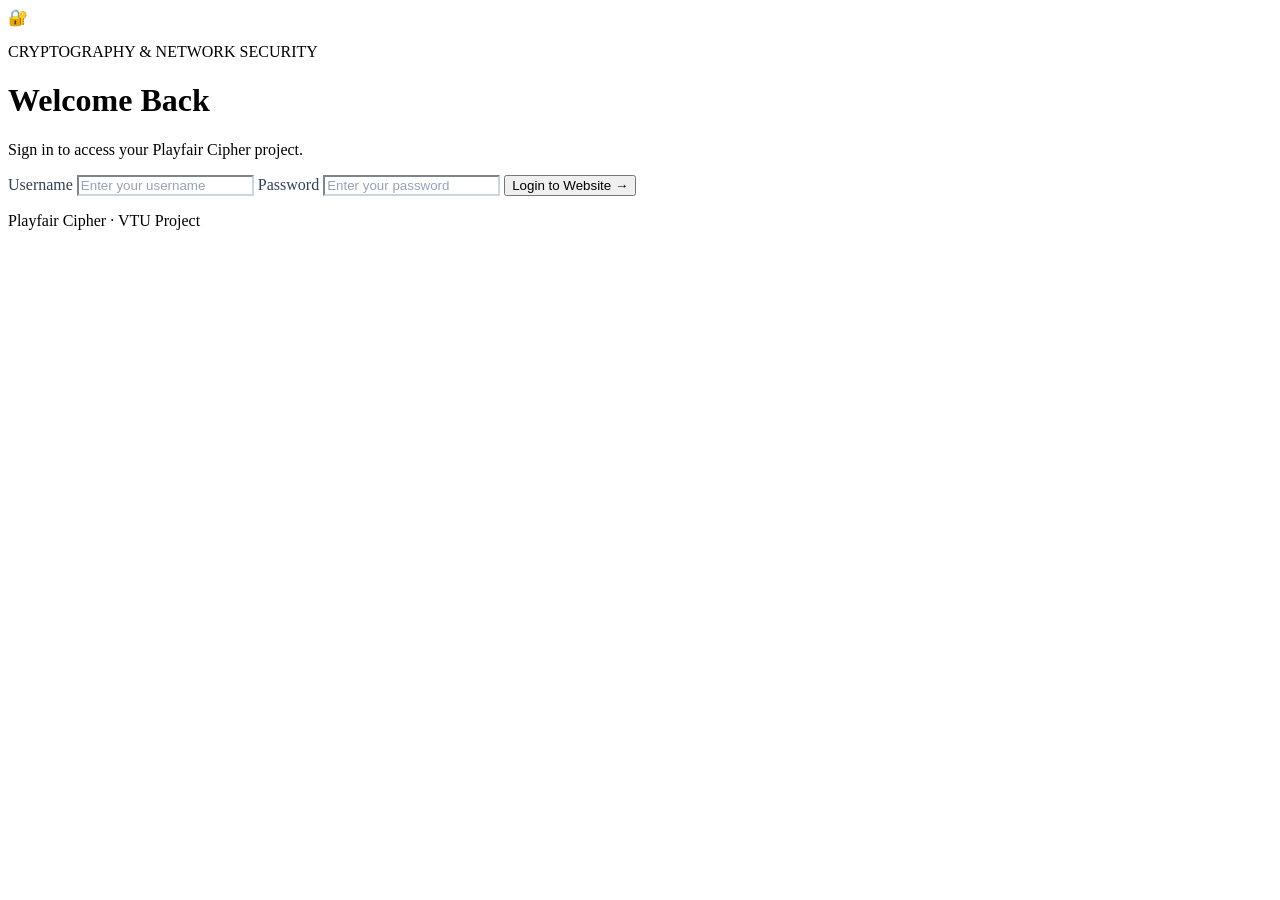
==== commit aeb84a8c: "Implement modern login page in index.html Added a modern login page with form elements and styling." ====
--- a/index.html
+++ b/index.html
@@ -8,6 +8,47 @@
   <link rel="stylesheet" href="style.css">
 </head>
 <body>
+  <!-- Modern Login Page -->
+<div id="loginScreen" class="login-screen">
+  <div class="login-card">
+    <div class="login-icon">🔐</div>
+
+    <p class="login-label">CRYPTOGRAPHY & NETWORK SECURITY</p>
+    <h1>Welcome Back</h1>
+    <p class="login-description">
+      Sign in to access your Playfair Cipher project.
+    </p>
+
+    <form id="loginForm">
+      <label for="loginUsername">Username</label>
+      <input
+        type="text"
+        id="loginUsername"
+        placeholder="Enter your username"
+        autocomplete="username"
+        required
+      >
+
+      <label for="loginPassword">Password</label>
+      <input
+        type="password"
+        id="loginPassword"
+        placeholder="Enter your password"
+        autocomplete="current-password"
+        required
+      >
+
+      <button type="submit" class="login-button">
+        Login to Website →
+      </button>
+
+      <p id="loginStatus" class="login-status" aria-live="polite"></p>
+    </form>
+
+    <p class="login-footer">Playfair Cipher · VTU Project</p>
+  </div>
+</div>
+  <div id="appShell" hidden>
   <header class="navbar">
     <a class="brand" href="#home">
       <span class="brand-icon">🔐</span>
@@ -264,6 +305,11 @@
     <strong>🔐 Playfair Cipher</strong>
     <span>VTU Cryptography &amp; Network Security Project</span>
   </footer>
+    </div>
+
+<script src="script.js"></script>
+</body>
+</html>
 
   <script src="script.js"></script>
 </body>
--- a/style.css
+++ b/style.css
@@ -1,571 +1,37 @@
-:root {
-  --blue: #2563eb;
-  --blue-dark: #1d4ed8;
-  --blue-light: #eff6ff;
-  --ink: #172033;
-  --muted: #64748b;
-  --line: #e2e8f0;
-  --surface: #ffffff;
-  --soft: #f8fafc;
-  --green: #059669;
-  --shadow: 0 18px 50px rgba(15, 23, 42, .08);
-  --radius: 20px;
+.card-title-row span {
+  color: #1d4ed8;
+  background: #eff6ff;
+  border-color: #dbeafe;
 }
 
-* {
-  box-sizing: border-box;
+.matrix div {
+  color: #1e3a8a;
+  background: #f8fbff;
+  border-color: #dbeafe;
 }
 
-html {
-  scroll-behavior: smooth;
-  scroll-padding-top: 90px;
+.matrix div:hover {
+  background: #eaf2ff;
+  border-color: #93c5fd;
 }
-
-body {
-  margin: 0;
-  color: var(--ink);
-  background: #fff;
-  font-family: Inter, system-ui, -apple-system, BlinkMacSystemFont,
-    "Segoe UI", sans-serif;
-  line-height: 1.6;
-}
-
-button,
-input,
-textarea {
-  font: inherit;
-}
-
-button,
-a {
-  -webkit-tap-highlight-color: transparent;
-}
-
-a {
-  color: inherit;
-  text-decoration: none;
-}
-
-[hidden] {
-  display: none !important;
-}
-
-/* LOGIN PAGE */
-
-.login-screen {
-  min-height: 100vh;
-  position: relative;
-  overflow: hidden;
-  display: grid;
-  place-items: center;
-  padding: 32px 18px 68px;
-  background: linear-gradient(
-    135deg,
-    #fff 0%,
-    #f8fbff 55%,
-    #eff6ff 100%
-  );
-}
-
-.login-screen::before,
-.login-screen::after {
-  content: "";
-  position: absolute;
-  border-radius: 50%;
-  border: 1px solid rgba(37, 99, 235, .1);
-  pointer-events: none;
-}
-
-.login-screen::before {
-  width: 480px;
-  height: 480px;
-  top: -250px;
-  right: -120px;
-}
-
-.login-screen::after {
-  width: 360px;
-  height: 360px;
-  bottom: -190px;
-  left: -110px;
-}
-
-.login-decoration {
-  position: absolute;
-  border-radius: 50%;
-  filter: blur(2px);
-  pointer-events: none;
-}
-
-.decoration-one {
-  width: 180px;
-  height: 180px;
-  top: 12%;
-  left: 12%;
-  background: rgba(219, 234, 254, .45);
-}
-
-.decoration-two {
-  width: 240px;
-  height: 240px;
-  right: 10%;
-  bottom: 12%;
-  background: rgba(239, 246, 255, .8);
-}
-
-.login-card {
-  position: relative;
-  z-index: 1;
-  width: min(100%, 430px);
-  padding: 38px;
-  border: 1px solid rgba(255, 255, 255, .95);
-  border-radius: 28px;
-  background: rgba(255, 255, 255, .86);
-  box-shadow:
-    0 24px 80px rgba(30, 64, 175, .12),
-    0 0 0 1px rgba(219, 234, 254, .75);
-  backdrop-filter: blur(18px);
-  -webkit-backdrop-filter: blur(18px);
-}
-
-.login-logo {
-  display: grid;
-  place-items: center;
-  width: 58px;
-  height: 58px;
-  border-radius: 18px;
-  margin-bottom: 22px;
-  background: linear-gradient(145deg, #eff6ff, #dbeafe);
-  border: 1px solid #bfdbfe;
-  font-size: 28px;
-}
-
-.login-eyebrow {
-  margin: 0 0 8px;
-  color: var(--blue);
-  font-size: 11px;
-  font-weight: 800;
-  letter-spacing: .13em;
-}
-
-.login-card h1 {
-  margin: 0;
-  font-size: clamp(30px, 6vw, 38px);
-  line-height: 1.15;
-  letter-spacing: -.04em;
-}
-
-.login-subtitle {
-  margin: 12px 0 27px;
-  color: var(--muted);
-  font-size: 14px;
-}
-
-.login-card form {
-  display: flex;
-  flex-direction: column;
-}
-
-.login-card label {
-  margin: 0 0 7px;
-  color: #334155;
-  font-size: 13px;
-  font-weight: 700;
-}
-
-.login-card input {
-  width: 100%;
-  min-height: 48px;
-  margin: 0 0 18px;
-  padding: 12px 14px;
-  border: 1px solid #dbe3ef;
-  border-radius: 12px;
-  outline: none;
-  background: #fff;
-  color: var(--ink);
-  transition: border-color .2s, box-shadow .2s;
-}
-
-.login-card input::placeholder {
-  color: #94a3b8;
-}
-
-.login-card input:focus {
-  border-color: #60a5fa;
-  box-shadow: 0 0 0 4px rgba(59, 130, 246, .12);
-}
-
-.login-submit {
-  width: 100%;
-  justify-content: center;
-  min-height: 49px;
-  margin-top: 2px;
-}
-
-.login-status {
-  min-height: 20px;
-  margin: 10px 0 0;
-  font-size: 13px;
-}
-
-.login-status.success {
-  color: var(--green);
-}
-
-.login-status.error {
-  color: #dc2626;
-}
-
-.login-note {
-  margin: 18px 0 0;
-  padding: 11px 12px;
-  border: 1px solid #dbeafe;
-  border-radius: 10px;
-  background: #f8fbff;
-  color: #64748b;
-  font-size: 11px;
-  text-align: center;
-}
-
-.login-note strong {
-  color: #1d4ed8;
-}
-
-.login-footer {
-  position: absolute;
-  z-index: 1;
-  bottom: 17px;
-  left: 16px;
-  right: 16px;
-  margin: 0;
-  color: #94a3b8;
-  font-size: 11px;
-  text-align: center;
-}
-
-/* NAVIGATION */
-
-.navbar {
-  position: sticky;
-  z-index: 10;
-  top: 0;
-  display: flex;
-  align-items: center;
-  justify-content: space-between;
-  gap: 24px;
-  padding: 13px max(5vw, 20px);
-  border-bottom: 1px solid rgba(226, 232, 240, .9);
-  background: rgba(255, 255, 255, .92);
-  backdrop-filter: blur(16px);
-}
-
-.brand {
-  display: flex;
-  align-items: center;
-  gap: 11px;
-  flex-shrink: 0;
-}
-
-.brand-icon {
-  display: grid;
-  place-items: center;
-  width: 42px;
-  height: 42px;
-  border: 1px solid #dbeafe;
-  border-radius: 13px;
-  background: var(--blue-light);
-  font-size: 21px;
-}
-
-.brand strong,
-.brand small {
-  display: block;
-}
-
-.brand strong {
-  font-size: 15px;
-  letter-spacing: -.02em;
-}
-
-.brand small {
-  color: var(--muted);
-  font-size: 10px;
-}
-
-.navbar nav {
-  display: flex;
-  align-items: center;
-  justify-content: flex-end;
-  flex-wrap: wrap;
-  gap: 5px;
-}
-
-.navbar nav a {
-  padding: 8px 10px;
-  border-radius: 9px;
-  color: #475569;
-  font-size: 12px;
-  font-weight: 650;
-}
-
-.navbar nav a:hover {
-  color: var(--blue);
-  background: var(--blue-light);
-}
-
-/* BUTTONS */
-
-.btn {
-  display: inline-flex;
-  align-items: center;
-  justify-content: center;
-  gap: 8px;
-  min-height: 43px;
-  padding: 10px 17px;
-  border: 1px solid transparent;
-  border-radius: 11px;
-  cursor: pointer;
-  font-size: 13px;
-  font-weight: 750;
-  transition: transform .18s, box-shadow .18s, background .18s;
-}
-
-.btn:hover {
-  transform: translateY(-1px);
-}
-
-.btn.primary {
-  color: #fff;
-  background: var(--blue);
-  box-shadow: 0 7px 18px rgba(37, 99, 235, .18);
-}
-
-.btn.primary:hover {
-  background: var(--blue-dark);
-  box-shadow: 0 10px 22px rgba(37, 99, 235, .24);
-}
-
-.btn.secondary {
-  color: #334155;
-  background: #fff;
-  border-color: #cbd5e1;
-}
-
-.btn.secondary:hover {
-  background: #f8fafc;
-  border-color: #94a3b8;
-}
-
-.btn.success {
-  color: #fff;
-  background: var(--green);
-}
-
-.btn.success:hover {
-  background: #047857;
-}
-
-.btn.full {
-  flex: 1;
-}
-
-/* HOME / HERO */
-
-.hero {
-  display: grid;
-  grid-template-columns: minmax(0, 1.15fr) minmax(280px, .85fr);
-  align-items: center;
-  gap: 55px;
-  padding: 78px max(7vw, 24px) 72px;
-  background: radial-gradient(circle at 85% 25%, #eff6ff 0, #fff 42%);
-}
-
-.eyebrow {
-  display: inline-block;
-  margin-bottom: 12px;
-  color: var(--blue);
-  font-size: 11px;
-  font-weight: 850;
-  letter-spacing: .13em;
-}
-
-.hero h1 {
-  margin: 0;
-  font-size: clamp(44px, 7vw, 76px);
-  line-height: 1.04;
-  letter-spacing: -.06em;
-}
-
-.hero h1 span {
-  color: var(--blue);
-}
-
-.hero-text {
-  max-width: 610px;
-  margin: 22px 0 25px;
-  color: var(--muted);
-  font-size: 16px;
-}
-
-.hero-actions {
-  display: flex;
-  flex-wrap: wrap;
-  gap: 11px;
-}
-
-.hero-card,
-.panel,
-.feature-card,
-.rule-card,
-.details-grid > div {
-  border: 1px solid var(--line);
-  border-radius: var(--radius);
-  background: #fff;
-  box-shadow: var(--shadow);
-}
-
-.hero-card {
-  padding: 23px;
-}
-
-.card-title-row {
-  display: flex;
-  align-items: center;
-  justify-content: space-between;
-  gap: 12px;
-  margin-bottom: 18px;
-}
-
-.card-title-row h2 {
-  margin: 0;
-  font-size: 17px;
-}
-
-.card-title-row span {
-  padding: 5px 9px;
-  border: 1px solid #dbeafe;
-  border-radius: 999px;
-  color: var(--blue-dark);
-  background: var(--blue-light);
-  font-size: 11px;
-  font-weight: 750;
-}
-
-.muted {
-  color: var(--muted);
-  font-size: 12px;
-}
-
-/* SECTIONS */
-
-.section {
-  padding: 72px max(7vw, 24px);
-}
-
-.section-heading {
-  max-width: 750px;
-  margin: 0 auto 34px;
-  text-align: center;
-}
-
-.section-heading h2 {
-  margin: 0 0 12px;
-  font-size: clamp(28px, 4vw, 40px);
-  line-height: 1.2;
-  letter-spacing: -.04em;
-}
-
-.section-heading p {
-  margin: 0;
-  color: var(--muted);
-  font-size: 14px;
-}
-
-.intro {
-  background: #fff;
-}
-
-.feature-grid {
-  display: grid;
-  grid-template-columns: repeat(3, minmax(0, 1fr));
-  gap: 17px;
-}
-
-.feature-card {
-  padding: 24px;
-  box-shadow: none;
-}
-
-.feature-icon {
-  display: grid;
-  place-items: center;
-  width: 45px;
-  height: 45px;
-  margin-bottom: 14px;
-  border-radius: 13px;
-  background: var(--blue-light);
-  font-size: 22px;
-}
-
-.feature-card h3,
-.rule-card h3 {
-  margin: 0 0 7px;
-  font-size: 16px;
-}
-
-.feature-card p,
-.rule-card p {
-  margin: 0;
-  color: var(--muted);
-  font-size: 13px;
-}
-
-/* ENCRYPTION AND DECRYPTION PANELS */
 
 .tool-section,
 .tool-section.alternate,
 .rules-section {
-  border-top: 1px solid #e2e8f0;
-  border-bottom: 1px solid #e2e8f0;
   background: #f8fafc;
-}
-
-.tool-grid {
-  display: grid;
-  grid-template-columns: repeat(2, minmax(0, 1fr));
-  gap: 20px;
-}
-
-.panel {
-  min-width: 0;
-  padding: 25px;
-}
-
-.panel h3 {
-  margin: 0 0 18px;
-  font-size: 17px;
+  border-top-color: #e2e8f0;
+  border-bottom-color: #e2e8f0;
 }
 
 label {
-  display: block;
-  margin: 0 0 7px;
   color: #334155;
-  font-size: 13px;
-  font-weight: 750;
 }
 
 input,
 textarea {
-  display: block;
-  width: 100%;
-  margin: 0 0 18px;
-  padding: 12px 13px;
-  border: 1px solid #cbd5e1;
-  border-radius: 10px;
-  outline: none;
-  color: var(--ink);
-  background: #fff;
-  transition: border-color .2s, box-shadow .2s;
+  color: #172033;
+  background: #ffffff;
+  border-color: #cbd5e1;
 }
 
 input::placeholder,
@@ -576,114 +42,26 @@
 input:focus,
 textarea:focus {
   border-color: #60a5fa;
-  box-shadow: 0 0 0 3px rgba(96, 165, 250, .15);
+  box-shadow: 0 0 0 3px rgba(96, 165, 250, 0.15);
+  background: #ffffff;
 }
 
-textarea {
-  resize: vertical;
-  min-height: 110px;
-}
-
-.button-row {
-  display: flex;
-  gap: 10px;
-}
-
-.status {
-  min-height: 20px;
-  margin: 12px 0 0;
-  font-size: 12px;
-}
-
-.status.ok {
-  color: var(--green);
-}
-
-.status.error {
-  color: #dc2626;
-}
-
-/* PLAYFAIR MATRIX */
-
-.matrix {
-  display: grid;
-  grid-template-columns: repeat(5, minmax(0, 1fr));
-  gap: 5px;
-  width: 100%;
-  max-width: 290px;
-  margin: 0 auto;
-}
-
-.matrix div {
-  display: grid;
-  place-items: center;
-  aspect-ratio: 1;
-  border: 1px solid #dbeafe;
-  border-radius: 8px;
-  color: #1e3a8a;
-  background: #f8fbff;
-  font-size: 16px;
-  font-weight: 800;
-  transition: background .15s, border-color .15s;
-}
-
-.matrix div:hover {
-  background: #eaf2ff;
-  border-color: #93c5fd;
-}
-
-.small-matrix {
-  max-width: 255px;
-}
-
-.matrix-box,
-.matrix-large-box {
-  display: grid;
-  place-items: center;
-  min-height: 155px;
-  padding: 18px;
-  border: 1px dashed #cbd5e1;
-  border-radius: 13px;
-  background: #fff;
-}
-
-.matrix-box.empty,
-.matrix-large-box.empty,
-.empty {
-  color: #94a3b8;
-  font-size: 13px;
-  text-align: center;
-}
-
-/* RESULTS */
-
 .result-box {
-  display: flex;
-  flex-direction: column;
-  gap: 4px;
-  margin-top: 12px;
-  padding: 13px 14px;
-  border: 1px solid #e2e8f0;
-  border-radius: 11px;
   background: #f8fafc;
-  overflow-wrap: anywhere;
+  border-color: #e2e8f0;
 }
 
 .result-box span {
   color: #64748b;
-  font-size: 11px;
-  font-weight: 700;
 }
 
 .result-box strong {
-  color: var(--ink);
-  font-size: 14px;
-  letter-spacing: .02em;
+  color: #172033;
 }
 
 .highlight {
+  background: #eff6ff;
   border-color: #bfdbfe;
-  background: #eff6ff;
 }
 
 .highlight strong {
@@ -691,250 +69,77 @@
 }
 
 .success-box {
+  background: #ecfdf5;
   border-color: #a7f3d0;
-  background: #ecfdf5;
 }
 
 .success-box strong {
   color: #047857;
 }
 
-.steps-panel {
-  margin-top: 20px;
-}
-
 .step {
-  display: grid;
-  grid-template-columns: 34px 1fr;
-  align-items: start;
-  gap: 12px;
-  padding: 15px 0;
-  border-bottom: 1px solid #e2e8f0;
-  text-align: left;
-}
-
-.step:last-child {
-  border-bottom: none;
+  background: #ffffff;
+  border-color: #e2e8f0;
 }
 
 .step-no {
-  display: grid;
-  place-items: center;
-  width: 32px;
-  height: 32px;
-  border-radius: 10px;
+  background: #eff6ff;
+  border-color: #dbeafe;
   color: #1d4ed8;
-  background: #dbeafe;
-  font-size: 12px;
-  font-weight: 800;
-}
-
-.step h4 {
-  margin: 0 0 5px;
-  font-size: 13px;
-}
-
-.step p {
-  margin: 0;
-  color: var(--muted);
-  font-size: 12px;
-}
-
-/* MATRIX GENERATOR */
-
-.matrix-generator {
-  display: flex;
-  align-items: center;
-  gap: 12px;
-  max-width: 720px;
-  margin: 0 auto 20px;
-}
-
-.matrix-generator input {
-  flex: 1;
-  margin: 0;
 }
 
 .matrix-large-box {
-  max-width: 480px;
-  margin: 0 auto;
+  background: #ffffff;
+  border-color: #e2e8f0;
+  box-shadow: var(--shadow);
+  backdrop-filter: none;
+  -webkit-backdrop-filter: none;
 }
 
-.matrix-large-box .matrix {
-  max-width: 390px;
-}
-
-/* RULES */
-
-.rules-grid {
-  display: grid;
-  grid-template-columns: repeat(2, minmax(0, 1fr));
-  gap: 17px;
-}
-
-.rule-card {
-  display: flex;
-  gap: 17px;
-  padding: 22px;
+.matrix-large-box .matrix div {
+  color: #1e3a8a;
+  background: #f8fbff;
+  border-color: #dbeafe;
   box-shadow: none;
 }
 
 .rule-number {
-  display: grid;
-  place-items: center;
-  flex-shrink: 0;
-  width: 42px;
-  height: 42px;
-  border-radius: 13px;
-  color: #1d4ed8;
-  background: #dbeafe;
-  font-size: 13px;
-  font-weight: 850;
+  color: #2563eb;
 }
 
 .rule-card code {
-  display: inline-block;
-  margin-top: 12px;
-  padding: 6px 9px;
-  border-radius: 7px;
-  color: #1e40af;
   background: #eff6ff;
-  font-size: 11px;
+  border-color: #dbeafe;
+  color: #1d4ed8;
 }
 
-/* HISTORY */
-
 .history {
-  padding: 70px max(7vw, 24px);
-  color: #fff;
-  background: #1e3a8a;
-}
-
-.history .section-heading {
-  margin-bottom: 0;
-}
-
-.history .section-heading h2 {
-  color: #fff;
+  color: #172033;
+  background: #f8fafc;
+  border-top-color: #e2e8f0;
 }
 
 .history .section-heading p {
-  color: #dbeafe;
-}
-
-.eyebrow.light {
-  color: #bfdbfe;
-}
-
-/* ABOUT AND FOOTER */
-
-.details-grid {
-  display: grid;
-  grid-template-columns: repeat(4, minmax(0, 1fr));
-  gap: 14px;
+  color: #64748b;
 }
 
 .details-grid > div {
-  display: flex;
-  flex-direction: column;
-  gap: 7px;
-  padding: 20px;
-  box-shadow: none;
+  background: #ffffff;
 }
 
 .details-grid span {
-  color: var(--muted);
-  font-size: 11px;
+  color: #64748b;
 }
 
 .details-grid strong {
-  font-size: 13px;
+  color: #172033;
 }
 
 footer {
-  display: flex;
-  align-items: center;
-  justify-content: space-between;
-  gap: 15px;
-  padding: 23px max(7vw, 24px);
-  border-top: 1px solid var(--line);
-  color: var(--muted);
-  background: #fff;
-  font-size: 12px;
+  background: #ffffff;
+  border-top-color: #e2e8f0;
 }
 
-footer strong {
-  color: var(--ink);
+footer a:hover {
+  color: #2563eb;
 }
-
-/* RESPONSIVE DESIGN */
-
-@media (max-width: 900px) {
-  .navbar {
-    align-items: flex-start;
-    flex-direction: column;
-    gap: 10px;
-  }
-
-  .navbar nav {
-    justify-content: flex-start;
-  }
-
-  .hero {
-    grid-template-columns: 1fr;
-    gap: 30px;
-  }
-
-  .hero-card {
-    max-width: 520px;
-    width: 100%;
-  }
-
-  .details-grid {
-    grid-template-columns: repeat(2, minmax(0, 1fr));
-  }
-}
-
-@media (max-width: 650px) {
-  .login-card {
-    padding: 27px 22px;
-  }
-
-  .hero,
-  .section,
-  .history {
-    padding: 48px 20px;
-  }
-
-  .feature-grid,
-  .tool-grid,
-  .rules-grid {
-    grid-template-columns: 1fr;
-  }
-
-  .panel {
-    padding: 19px;
-  }
-
-  .matrix-generator {
-    align-items: stretch;
-    flex-direction: column;
-  }
-
-  .matrix-generator button {
-    width: 100%;
-  }
-
-  .button-row {
-    flex-direction: column;
-  }
-
-  .details-grid {
-    grid-template-columns: 1fr;
-  }
-
-  footer {
-    align-items: flex-start;
-    flex-direction: column;
-  }
-}
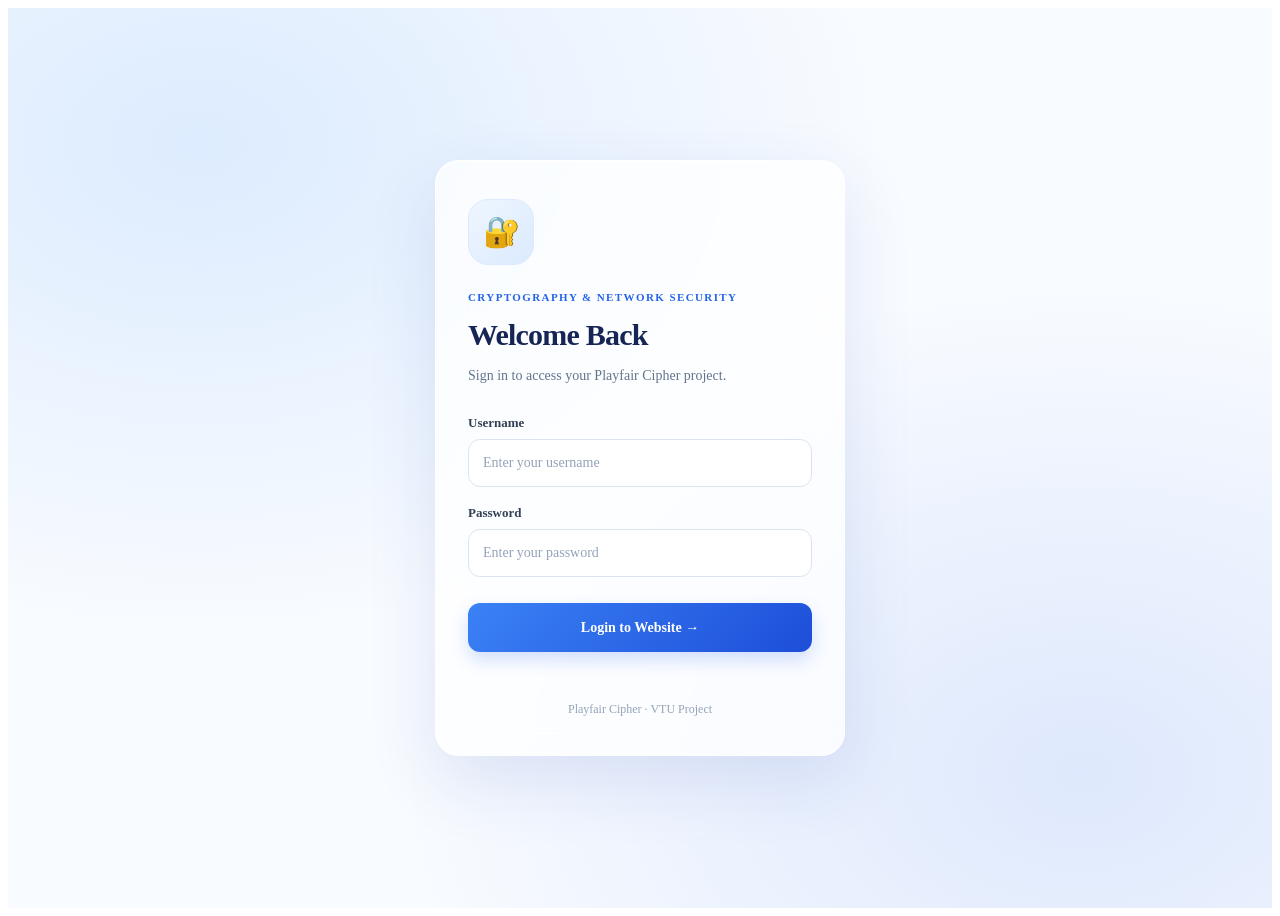
==== commit d8c01080: "Fix footer closing div and script tag placement" ====
--- a/index.html
+++ b/index.html
@@ -305,11 +305,7 @@
     <strong>🔐 Playfair Cipher</strong>
     <span>VTU Cryptography &amp; Network Security Project</span>
   </footer>
-    </div>
-
-<script src="script.js"></script>
-</body>
-</html>
+  </div>
 
   <script src="script.js"></script>
 </body>
--- a/style.css
+++ b/style.css
@@ -143,3 +143,179 @@
 footer a:hover {
   color: #2563eb;
 }
+/* ===== WHITE BACKGROUND FOR EXISTING WEBSITE ===== */
+
+body {
+  background: #ffffff;
+  color: #172033;
+}
+
+main,
+.section,
+.tool-section,
+.tool-section.alternate,
+.rules-section,
+.history,
+footer {
+  background-color: #ffffff;
+}
+
+/* ===== MODERN BLUE GLASS LOGIN PAGE ===== */
+
+[hidden] {
+  display: none !important;
+}
+
+.login-screen {
+  min-height: 100vh;
+  min-height: 100dvh;
+  display: flex;
+  align-items: center;
+  justify-content: center;
+  padding: 24px;
+  box-sizing: border-box;
+  background:
+    radial-gradient(ellipse at 15% 15%, rgba(96, 165, 250, 0.18), transparent 45%),
+    radial-gradient(ellipse at 85% 85%, rgba(37, 99, 235, 0.12), transparent 45%),
+    #f8fbff;
+  font-family: inherit;
+}
+
+.login-card {
+  width: 100%;
+  max-width: 410px;
+  padding: 38px 32px;
+  box-sizing: border-box;
+  border: 1px solid rgba(255, 255, 255, 0.9);
+  border-radius: 24px;
+  background: rgba(255, 255, 255, 0.76);
+  box-shadow:
+    0 24px 70px rgba(30, 64, 175, 0.12),
+    inset 0 1px 0 rgba(255, 255, 255, 0.9);
+  backdrop-filter: blur(18px);
+  -webkit-backdrop-filter: blur(18px);
+}
+
+.login-icon {
+  width: 64px;
+  height: 64px;
+  display: grid;
+  place-items: center;
+  margin-bottom: 24px;
+  border: 1px solid #dbeafe;
+  border-radius: 20px;
+  background: linear-gradient(135deg, #eff6ff, #dbeafe);
+  font-size: 30px;
+}
+
+.login-label {
+  margin: 0 0 10px;
+  color: #2563eb;
+  font-size: 11px;
+  font-weight: 800;
+  letter-spacing: 1.4px;
+  line-height: 1.6;
+}
+
+.login-card h1 {
+  margin: 0 0 10px;
+  color: #172554;
+  font-size: 30px;
+  line-height: 1.25;
+  letter-spacing: -0.8px;
+}
+
+.login-description {
+  margin: 0 0 28px;
+  color: #64748b;
+  font-size: 14px;
+  line-height: 1.7;
+}
+
+.login-card label {
+  display: block;
+  margin: 18px 0 8px;
+  color: #334155;
+  font-size: 13px;
+  font-weight: 700;
+}
+
+.login-card input {
+  display: block;
+  width: 100%;
+  min-height: 48px;
+  padding: 12px 14px;
+  box-sizing: border-box;
+  border: 1px solid #dbe3ef;
+  border-radius: 12px;
+  outline: none;
+  background: rgba(255, 255, 255, 0.9);
+  color: #172033;
+  font: inherit;
+  font-size: 14px;
+  transition: border-color 0.2s, box-shadow 0.2s;
+}
+
+.login-card input::placeholder {
+  color: #94a3b8;
+}
+
+.login-card input:focus {
+  border-color: #60a5fa;
+  box-shadow: 0 0 0 4px rgba(59, 130, 246, 0.12);
+}
+
+.login-button {
+  width: 100%;
+  min-height: 49px;
+  margin-top: 26px;
+  border: 0;
+  border-radius: 12px;
+  background: linear-gradient(135deg, #3b82f6, #1d4ed8);
+  box-shadow: 0 8px 18px rgba(37, 99, 235, 0.2);
+  color: #ffffff;
+  font: inherit;
+  font-size: 14px;
+  font-weight: 700;
+  cursor: pointer;
+  transition: transform 0.2s, box-shadow 0.2s;
+}
+
+.login-button:hover {
+  transform: translateY(-2px);
+  box-shadow: 0 12px 24px rgba(37, 99, 235, 0.28);
+}
+
+.login-button:active {
+  transform: translateY(0);
+}
+
+.login-status {
+  min-height: 18px;
+  margin: 12px 0 0;
+  color: #dc2626;
+  font-size: 13px;
+  text-align: center;
+}
+
+.login-footer {
+  margin: 20px 0 0;
+  color: #94a3b8;
+  font-size: 12px;
+  text-align: center;
+}
+
+@media (max-width: 480px) {
+  .login-screen {
+    padding: 16px;
+  }
+
+  .login-card {
+    padding: 30px 22px;
+    border-radius: 20px;
+  }
+
+  .login-card h1 {
+    font-size: 27px;
+  }
+}
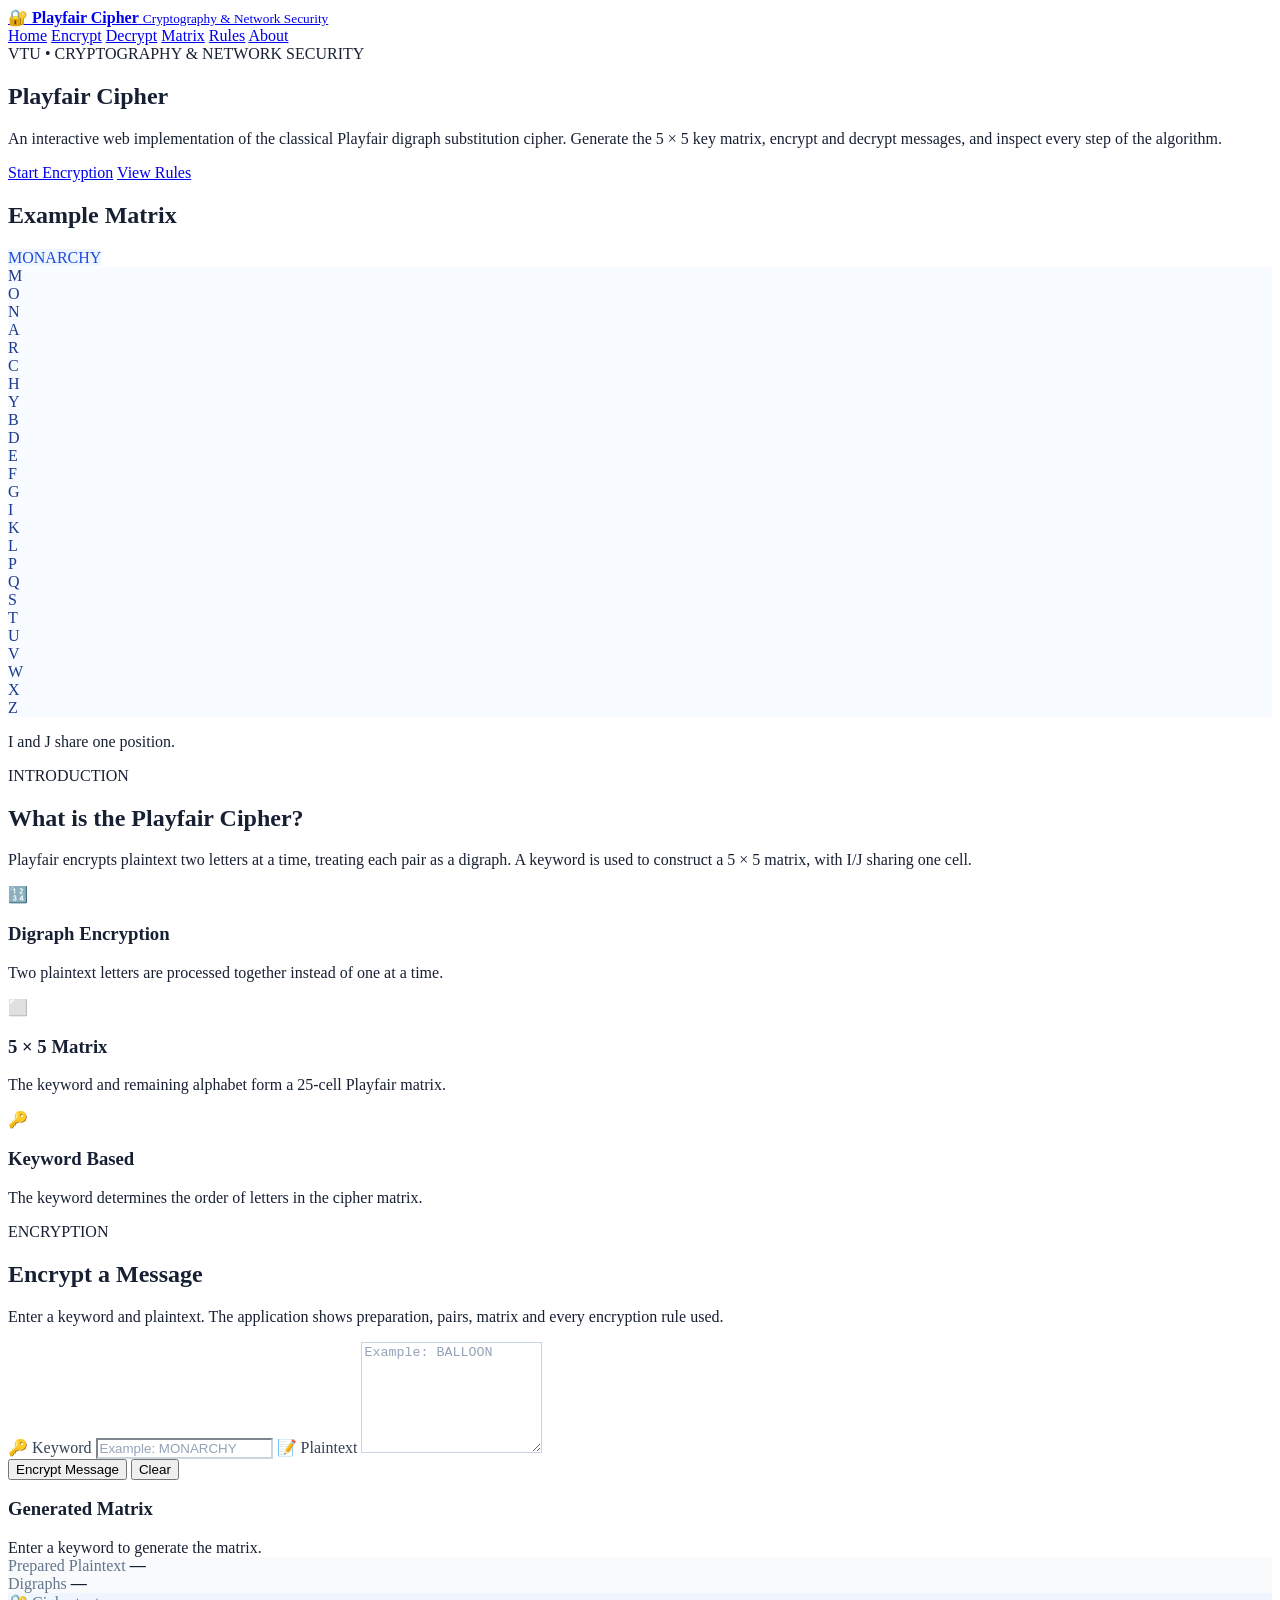
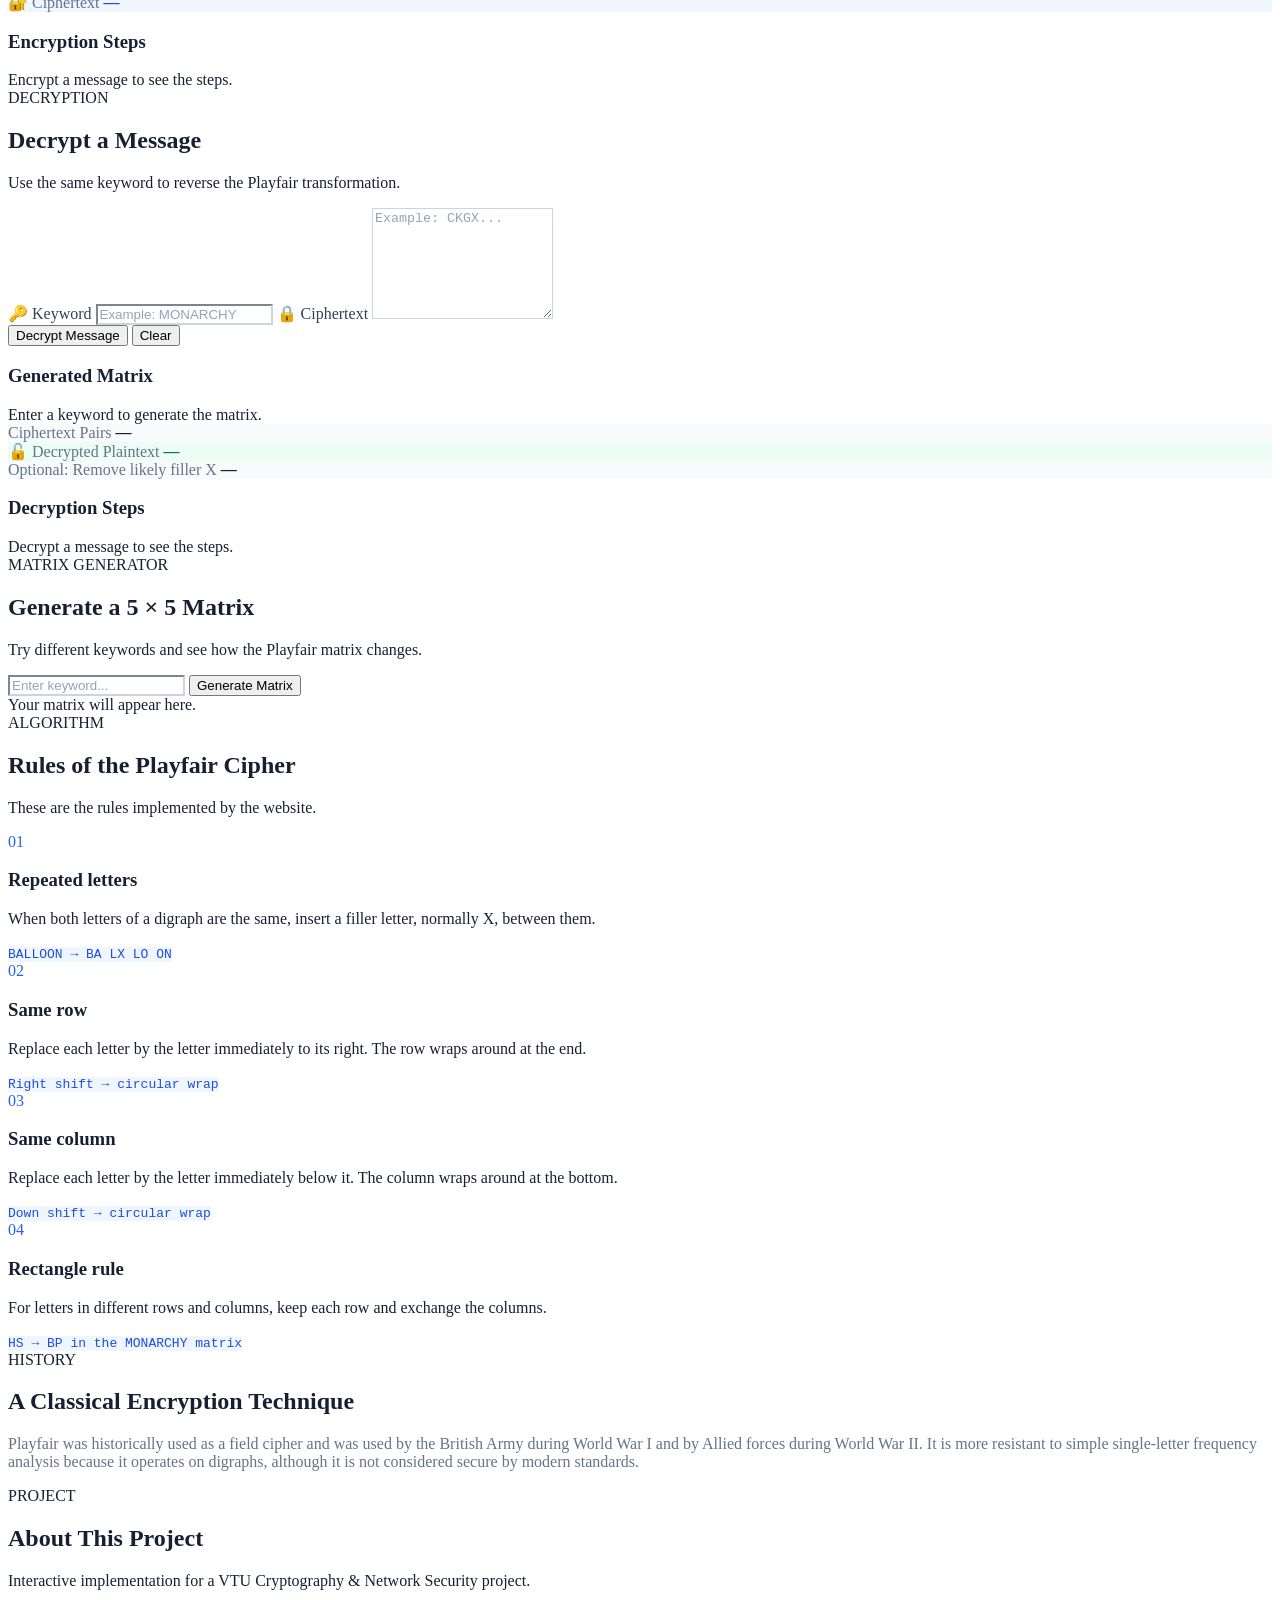
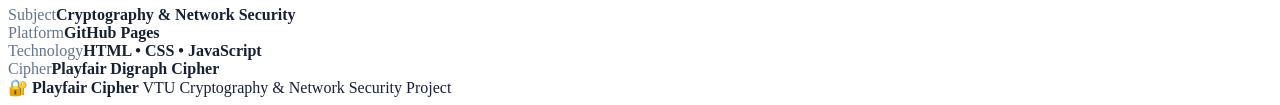
==== commit b65eedba: "Update index.html" ====
--- a/index.html
+++ b/index.html
@@ -8,47 +8,6 @@
   <link rel="stylesheet" href="style.css">
 </head>
 <body>
-  <!-- Modern Login Page -->
-<div id="loginScreen" class="login-screen">
-  <div class="login-card">
-    <div class="login-icon">🔐</div>
-
-    <p class="login-label">CRYPTOGRAPHY & NETWORK SECURITY</p>
-    <h1>Welcome Back</h1>
-    <p class="login-description">
-      Sign in to access your Playfair Cipher project.
-    </p>
-
-    <form id="loginForm">
-      <label for="loginUsername">Username</label>
-      <input
-        type="text"
-        id="loginUsername"
-        placeholder="Enter your username"
-        autocomplete="username"
-        required
-      >
-
-      <label for="loginPassword">Password</label>
-      <input
-        type="password"
-        id="loginPassword"
-        placeholder="Enter your password"
-        autocomplete="current-password"
-        required
-      >
-
-      <button type="submit" class="login-button">
-        Login to Website →
-      </button>
-
-      <p id="loginStatus" class="login-status" aria-live="polite"></p>
-    </form>
-
-    <p class="login-footer">Playfair Cipher · VTU Project</p>
-  </div>
-</div>
-  <div id="appShell" hidden>
   <header class="navbar">
     <a class="brand" href="#home">
       <span class="brand-icon">🔐</span>
@@ -305,7 +264,6 @@
     <strong>🔐 Playfair Cipher</strong>
     <span>VTU Cryptography &amp; Network Security Project</span>
   </footer>
-  </div>
 
   <script src="script.js"></script>
 </body>
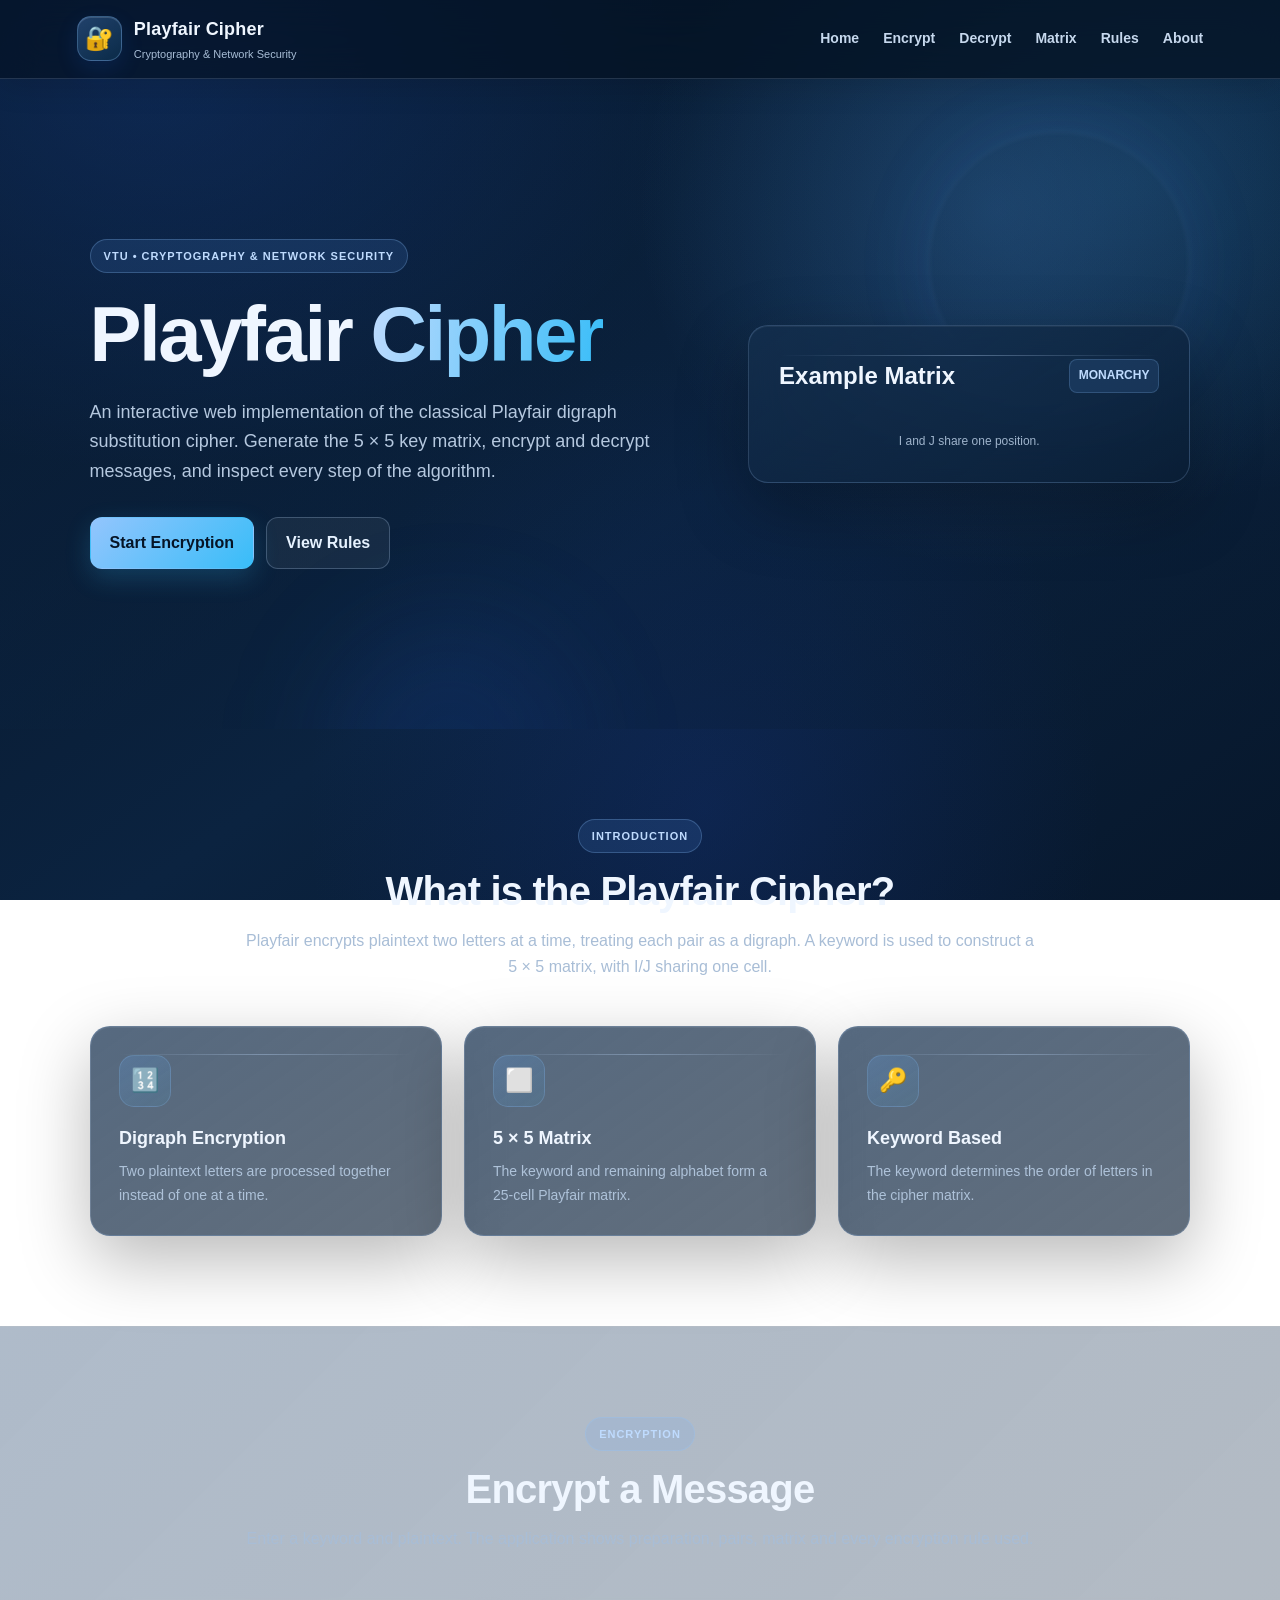
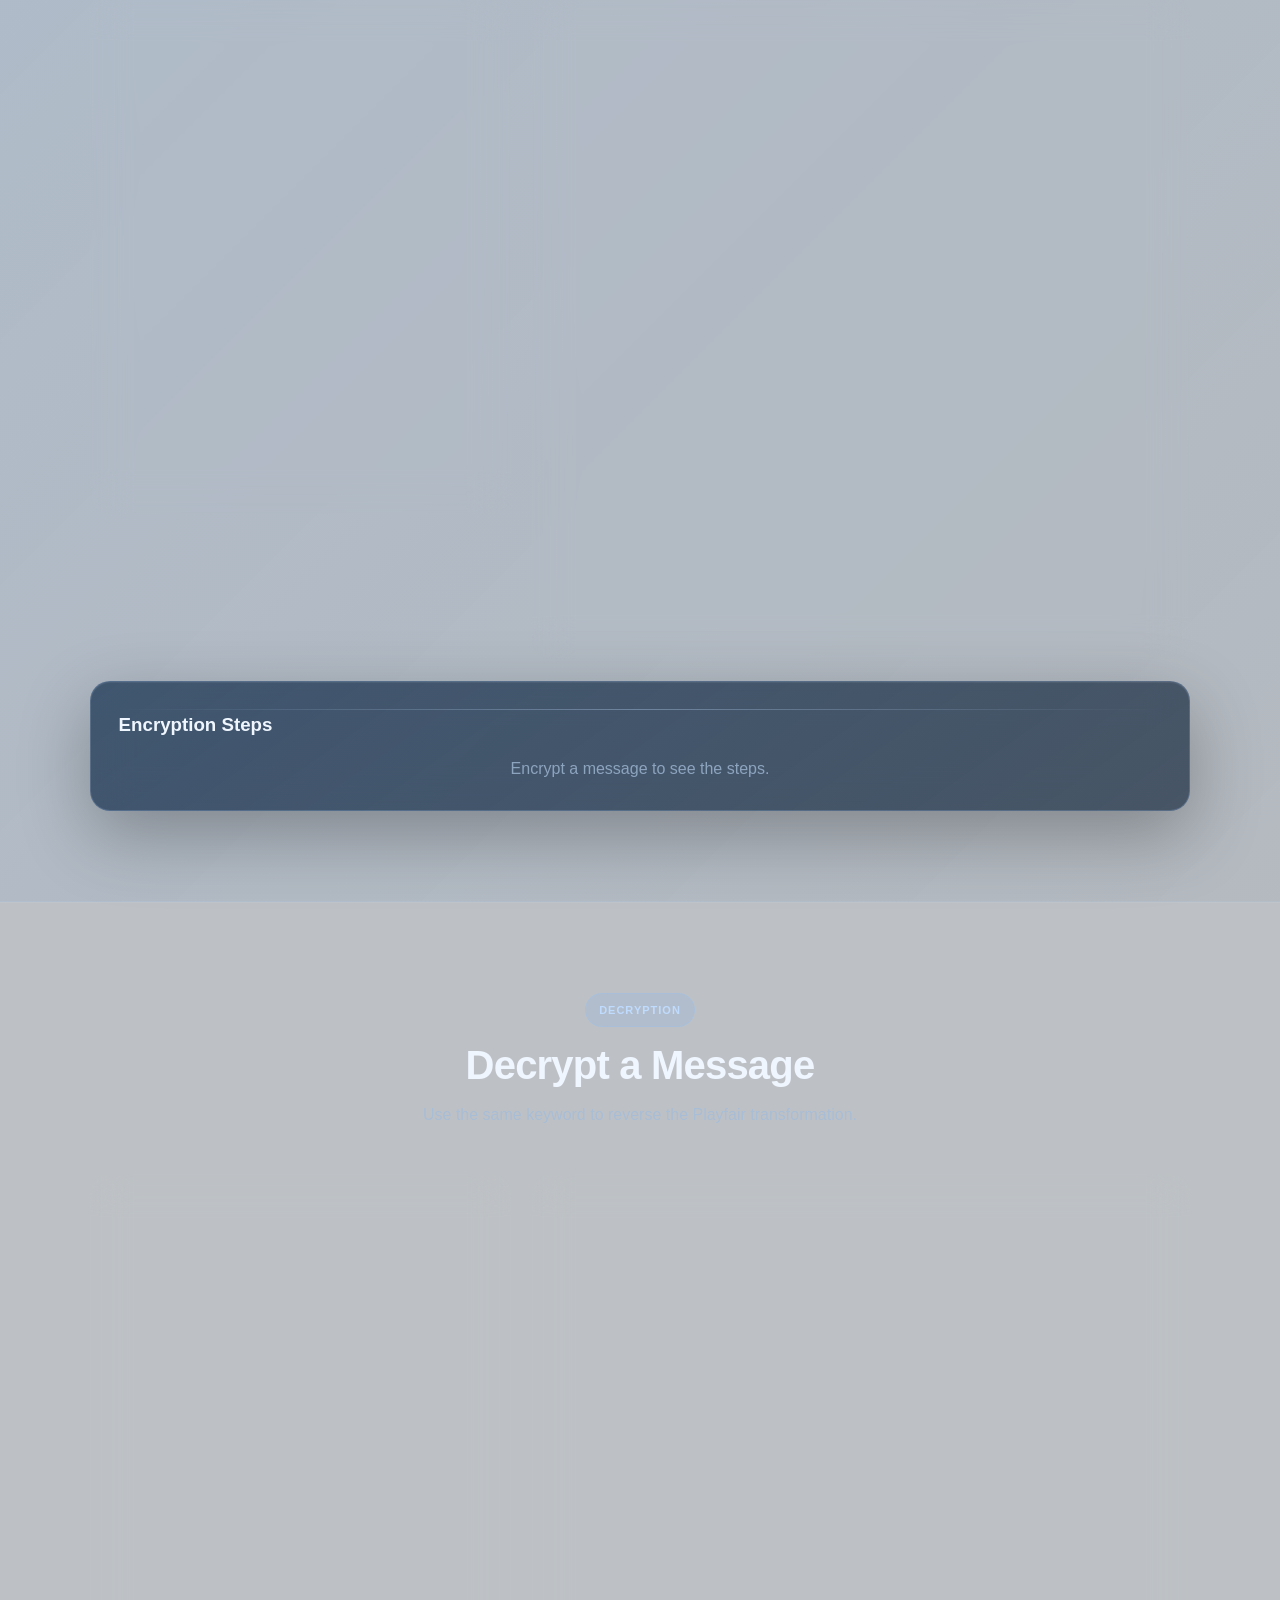
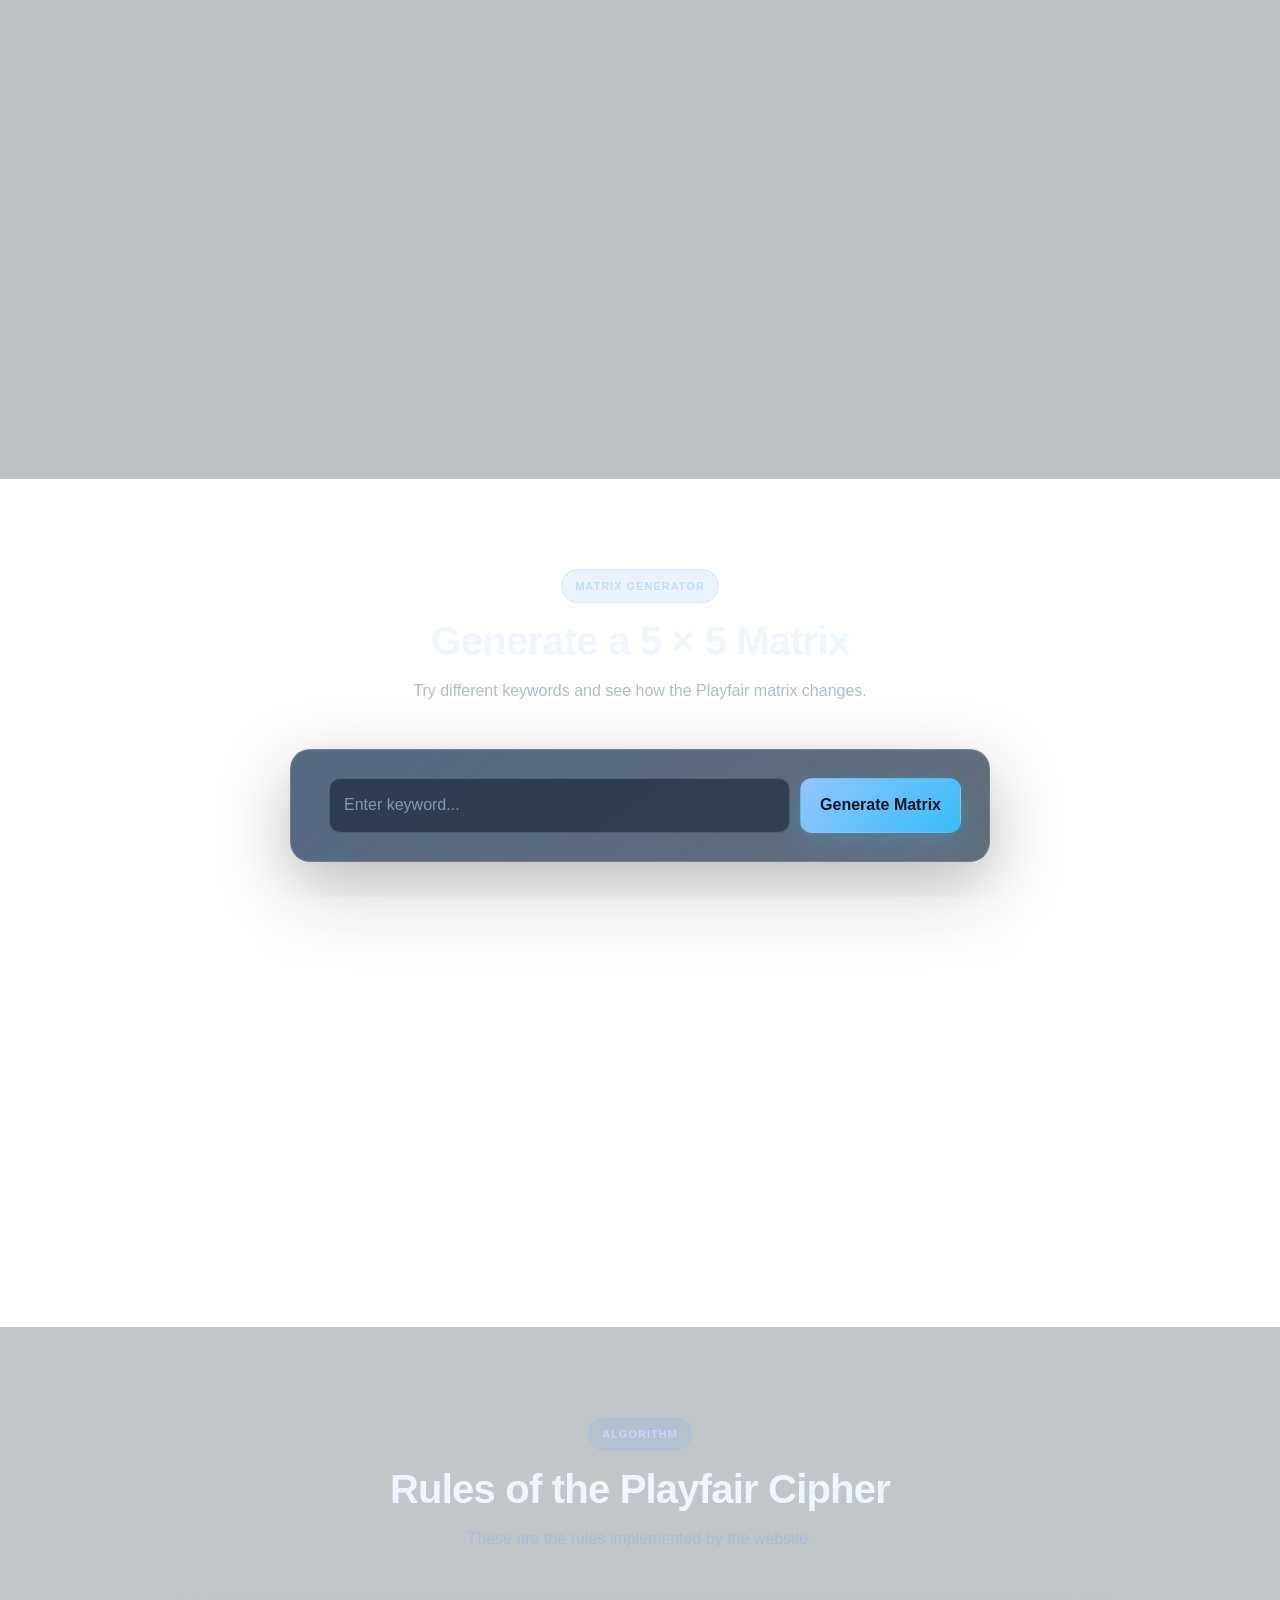
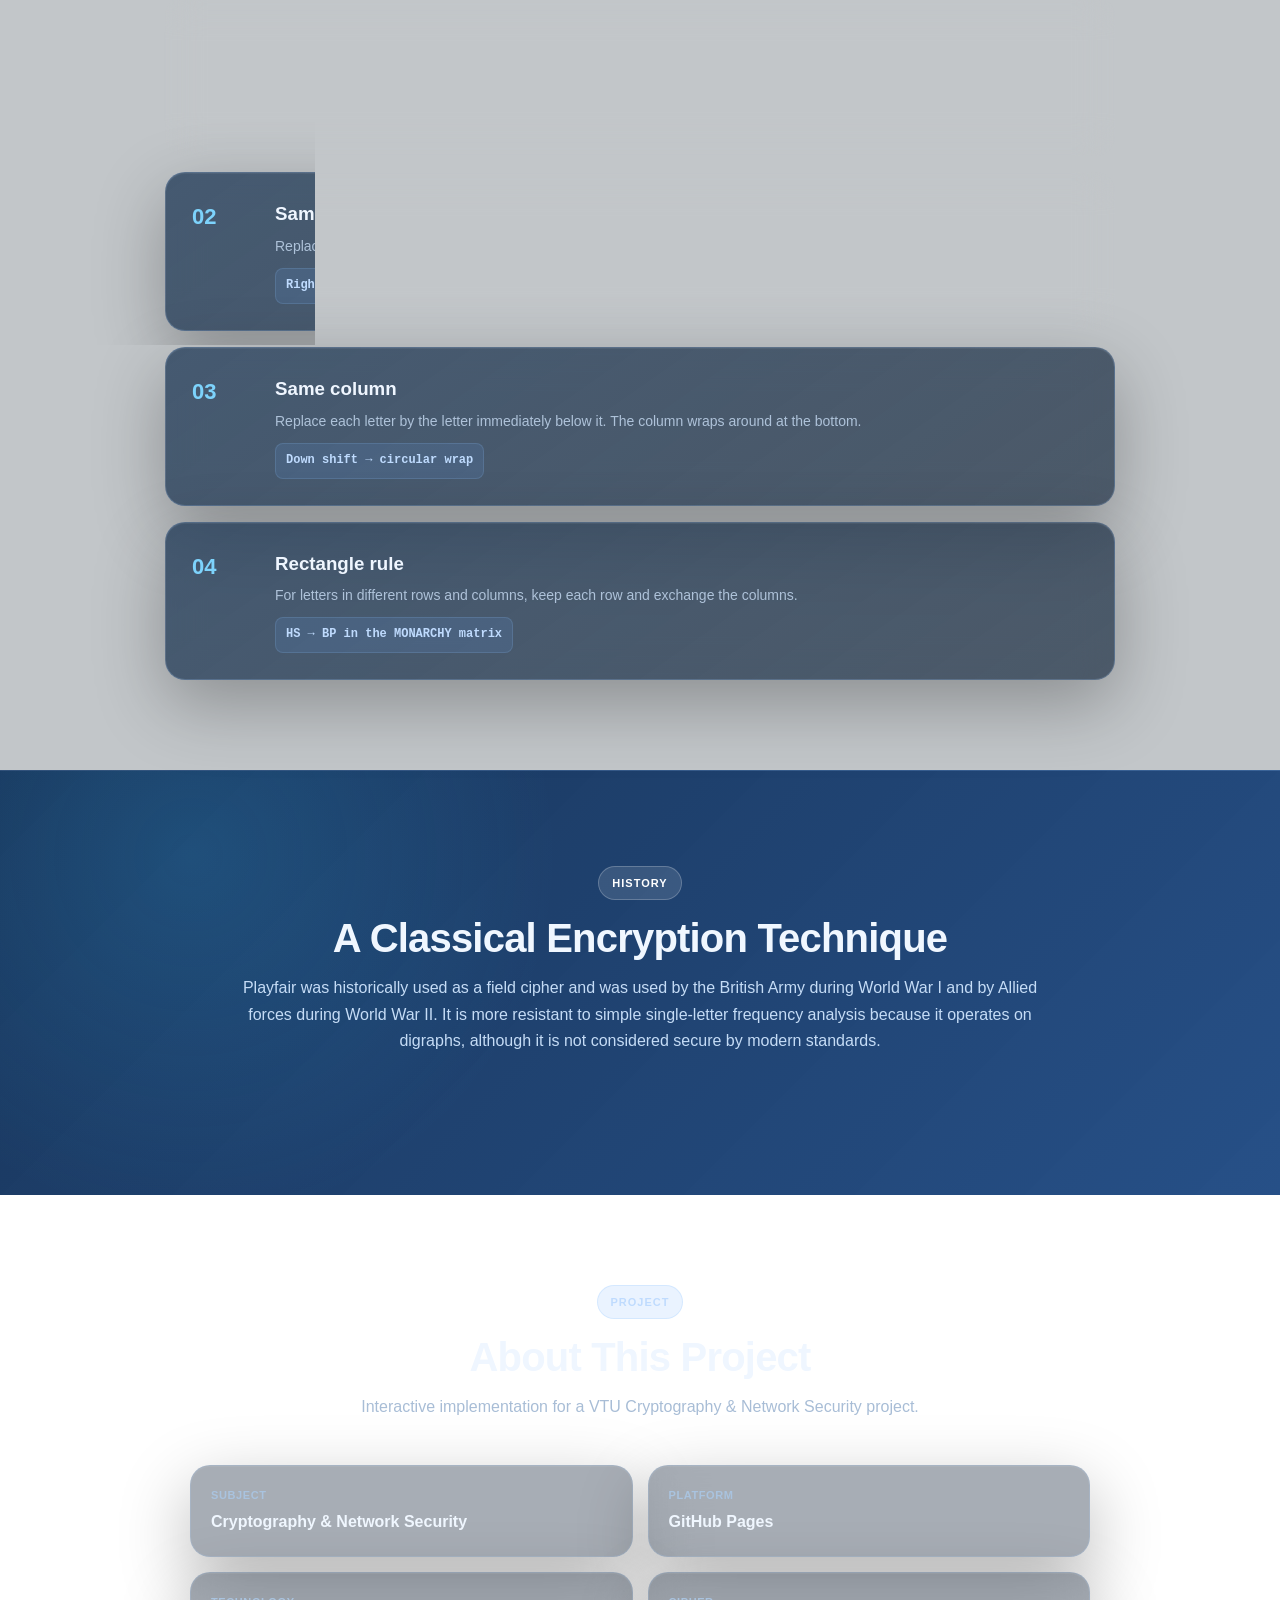
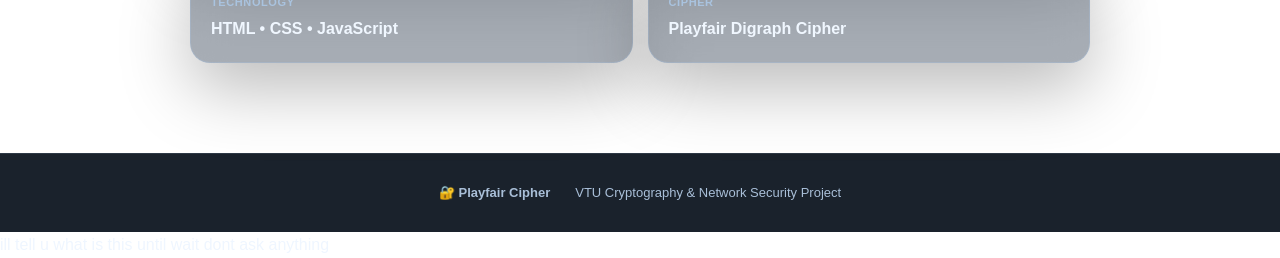
==== commit 9d93bb95: "Update index.html" ====
--- a/index.html
+++ b/index.html
@@ -267,4 +267,4 @@
 
   <script src="script.js"></script>
 </body>
-</html>
+</html>      ill tell u what is this until wait dont ask anything
--- a/style.css
+++ b/style.css
@@ -1,321 +1,939 @@
-.card-title-row span {
-  color: #1d4ed8;
-  background: #eff6ff;
-  border-color: #dbeafe;
-}
-
-.matrix div {
-  color: #1e3a8a;
-  background: #f8fbff;
-  border-color: #dbeafe;
-}
-
-.matrix div:hover {
-  background: #eaf2ff;
-  border-color: #93c5fd;
-}
-
-.tool-section,
-.tool-section.alternate,
-.rules-section {
-  background: #f8fafc;
-  border-top-color: #e2e8f0;
-  border-bottom-color: #e2e8f0;
-}
-
-label {
-  color: #334155;
-}
-
+/* Playfair Cipher Website — Blue Glassmorphism Theme
+   Preserves existing class names and JavaScript hooks. */
+
+:root {
+  --bg-deep: #061426;
+  --bg-mid: #0b2340;
+  --glass: rgba(15, 39, 68, 0.62);
+  --glass-strong: rgba(14, 35, 62, 0.82);
+  --glass-border: rgba(164, 205, 255, 0.2);
+  --blue: #60a5fa;
+  --blue-bright: #38bdf8;
+  --blue-deep: #2563eb;
+  --text: #eff6ff;
+  --muted: #a8bdd6;
+  --success: #34d399;
+  --danger: #fda4af;
+  --shadow: 0 24px 70px rgba(0, 0, 0, 0.28);
+}
+
+* {
+  box-sizing: border-box;
+  margin: 0;
+  padding: 0;
+}
+
+html {
+  scroll-behavior: smooth;
+  scroll-padding-top: 90px;
+}
+
+body {
+  min-height: 100vh;
+  font-family: Inter, "Segoe UI", Arial, sans-serif;
+  color: var(--text);
+  line-height: 1.65;
+  background:
+    radial-gradient(ellipse at 12% 8%, rgba(37, 99, 235, 0.28), transparent 34%),
+    radial-gradient(ellipse at 88% 20%, rgba(56, 189, 248, 0.16), transparent 32%),
+    radial-gradient(ellipse at 55% 90%, rgba(30, 64, 175, 0.2), transparent 40%),
+    linear-gradient(145deg, var(--bg-deep), var(--bg-mid) 55%, #07172b);
+  background-attachment: fixed;
+}
+
+a {
+  text-decoration: none;
+  color: inherit;
+  transition: color 0.2s ease;
+}
+
+button,
 input,
 textarea {
-  color: #172033;
-  background: #ffffff;
-  border-color: #cbd5e1;
+  font: inherit;
+}
+
+button {
+  color: inherit;
+}
+
+::selection {
+  color: #061426;
+  background: #93c5fd;
+}
+
+.navbar {
+  position: sticky;
+  top: 0;
+  z-index: 50;
+  display: flex;
+  justify-content: space-between;
+  align-items: center;
+  gap: 24px;
+  padding: 15px 6%;
+  background: rgba(5, 19, 36, 0.76);
+  border-bottom: 1px solid rgba(191, 219, 254, 0.16);
+  backdrop-filter: blur(22px);
+  -webkit-backdrop-filter: blur(22px);
+  box-shadow: 0 8px 30px rgba(0, 0, 0, 0.12);
+}
+
+.brand {
+  display: flex;
+  gap: 12px;
+  align-items: center;
+  min-width: max-content;
+}
+
+.brand-icon {
+  width: 45px;
+  height: 45px;
+  display: grid;
+  place-items: center;
+  color: #dbeafe;
+  background: linear-gradient(145deg, rgba(96, 165, 250, 0.3), rgba(56, 189, 248, 0.12));
+  border: 1px solid rgba(147, 197, 253, 0.3);
+  border-radius: 14px;
+  font-size: 23px;
+  box-shadow: inset 0 1px rgba(255, 255, 255, 0.14), 0 8px 22px rgba(37, 99, 235, 0.14);
+}
+
+.brand strong {
+  display: block;
+  font-size: 18px;
+  letter-spacing: 0.2px;
+}
+
+.brand small {
+  display: block;
+  color: var(--muted);
+  font-size: 11px;
+}
+
+nav {
+  display: flex;
+  gap: 24px;
+  flex-wrap: wrap;
+  align-items: center;
+}
+
+nav a {
+  position: relative;
+  font-size: 14px;
+  font-weight: 700;
+  color: #c6d8ed;
+}
+
+nav a::after {
+  content: "";
+  position: absolute;
+  left: 0;
+  bottom: -7px;
+  width: 0;
+  height: 2px;
+  border-radius: 99px;
+  background: var(--blue-bright);
+  transition: width 0.2s ease;
+}
+
+nav a:hover {
+  color: #ffffff;
+}
+
+nav a:hover::after {
+  width: 100%;
+}
+
+.hero {
+  position: relative;
+  isolation: isolate;
+  min-height: 650px;
+  padding: 90px 7%;
+  display: grid;
+  grid-template-columns: 1.15fr 0.85fr;
+  gap: 60px;
+  align-items: center;
+  overflow: hidden;
+  background:
+    radial-gradient(circle at 78% 20%, rgba(96, 165, 250, 0.18), transparent 32%),
+    linear-gradient(135deg, rgba(11, 35, 64, 0.48), rgba(8, 25, 46, 0.2));
+}
+
+.hero::before,
+.hero::after {
+  content: "";
+  position: absolute;
+  z-index: -1;
+  width: 260px;
+  height: 260px;
+  border-radius: 50%;
+  filter: blur(2px);
+  pointer-events: none;
+}
+
+.hero::before {
+  top: 8%;
+  right: 7%;
+  border: 1px solid rgba(147, 197, 253, 0.15);
+  box-shadow: 0 0 80px rgba(59, 130, 246, 0.1);
+}
+
+.hero::after {
+  bottom: -150px;
+  left: 25%;
+  background: rgba(37, 99, 235, 0.1);
+  filter: blur(55px);
+}
+
+.eyebrow {
+  display: inline-block;
+  padding: 7px 13px;
+  border-radius: 50px;
+  background: rgba(96, 165, 250, 0.13);
+  border: 1px solid rgba(147, 197, 253, 0.25);
+  color: #bfdbfe;
+  font-size: 11px;
+  font-weight: 800;
+  letter-spacing: 1px;
+  text-transform: uppercase;
+}
+
+.eyebrow.light {
+  background: rgba(255, 255, 255, 0.12);
+  color: #ffffff;
+  border-color: rgba(255, 255, 255, 0.22);
+}
+
+.hero h1 {
+  margin-top: 20px;
+  font-size: clamp(46px, 6.6vw, 78px);
+  line-height: 1.06;
+  letter-spacing: -2.5px;
+  font-weight: 850;
+}
+
+.hero h1 span {
+  color: #93c5fd;
+  background: linear-gradient(100deg, #bfdbfe, #38bdf8);
+  -webkit-background-clip: text;
+  background-clip: text;
+  -webkit-text-fill-color: transparent;
+}
+
+.hero-text {
+  max-width: 650px;
+  margin-top: 22px;
+  color: #b5c8df;
+  font-size: 18px;
+}
+
+.hero-actions {
+  display: flex;
+  gap: 12px;
+  flex-wrap: wrap;
+  margin-top: 30px;
+}
+
+.btn {
+  display: inline-flex;
+  align-items: center;
+  justify-content: center;
+  gap: 8px;
+  border: 1px solid transparent;
+  border-radius: 12px;
+  padding: 12px 19px;
+  font-weight: 800;
+  cursor: pointer;
+  transition: transform 0.2s ease, box-shadow 0.2s ease, background 0.2s ease, border-color 0.2s ease;
+}
+
+.btn:hover {
+  transform: translateY(-2px);
+}
+
+.btn:active {
+  transform: translateY(0);
+}
+
+.btn:focus-visible,
+nav a:focus-visible {
+  outline: 3px solid rgba(125, 211, 252, 0.8);
+  outline-offset: 3px;
+}
+
+.primary {
+  color: #061426;
+  background: linear-gradient(135deg, #93c5fd, #38bdf8);
+  box-shadow: 0 9px 26px rgba(56, 189, 248, 0.2);
+}
+
+.primary:hover {
+  background: linear-gradient(135deg, #bfdbfe, #7dd3fc);
+  box-shadow: 0 13px 32px rgba(56, 189, 248, 0.3);
+}
+
+.secondary {
+  color: #e6f2ff;
+  background: rgba(255, 255, 255, 0.055);
+  border-color: rgba(191, 219, 254, 0.24);
+}
+
+.secondary:hover {
+  background: rgba(96, 165, 250, 0.13);
+  border-color: rgba(147, 197, 253, 0.48);
+}
+
+.success {
+  color: #052e25;
+  background: linear-gradient(135deg, #6ee7b7, #34d399);
+  box-shadow: 0 8px 22px rgba(52, 211, 153, 0.16);
+}
+
+.success:hover {
+  background: linear-gradient(135deg, #a7f3d0, #6ee7b7);
+}
+
+.full {
+  width: 100%;
+}
+
+.hero-card,
+.panel,
+.feature-card,
+.rule-card,
+.details-grid > div {
+  background: linear-gradient(145deg, rgba(20, 47, 78, 0.72), rgba(9, 28, 50, 0.64));
+  border: 1px solid var(--glass-border);
+  border-radius: 20px;
+  box-shadow: var(--shadow), inset 0 1px rgba(255, 255, 255, 0.055);
+  backdrop-filter: blur(18px);
+  -webkit-backdrop-filter: blur(18px);
+}
+
+.hero-card {
+  padding: 30px;
+  position: relative;
+  overflow: hidden;
+}
+
+.hero-card::before,
+.panel::before,
+.feature-card::before {
+  content: "";
+  display: block;
+  height: 1px;
+  margin: -1px 0 0;
+  background: linear-gradient(90deg, transparent, rgba(191, 219, 254, 0.35), transparent);
+}
+
+.card-title-row {
+  display: flex;
+  justify-content: space-between;
+  align-items: center;
+  gap: 12px;
+  margin-bottom: 20px;
+}
+
+.card-title-row span {
+  font-size: 12px;
+  font-weight: 800;
+  color: #bfdbfe;
+  background: rgba(96, 165, 250, 0.12);
+  border: 1px solid rgba(147, 197, 253, 0.2);
+  padding: 6px 9px;
+  border-radius: 8px;
+}
+
+.matrix {
+  display: grid;
+  grid-template-columns: repeat(5, minmax(0, 1fr));
+  gap: 7px;
+}
+
+.matrix div {
+  aspect-ratio: 1;
+  display: grid;
+  place-items: center;
+  background: linear-gradient(145deg, rgba(59, 130, 246, 0.18), rgba(14, 165, 233, 0.08));
+  color: #dbeafe;
+  border: 1px solid rgba(147, 197, 253, 0.22);
+  border-radius: 10px;
+  font-weight: 800;
+  transition: transform 0.18s ease, background 0.18s ease, border-color 0.18s ease;
+}
+
+.matrix div:hover {
+  transform: translateY(-2px);
+  background: rgba(59, 130, 246, 0.25);
+  border-color: rgba(125, 211, 252, 0.55);
+}
+
+.small-matrix {
+  max-width: 340px;
+  margin: auto;
+}
+
+.muted {
+  color: #9fb4cc;
+  font-size: 12px;
+  text-align: center;
+  margin-top: 16px;
+}
+
+.section {
+  position: relative;
+  padding: 90px 7%;
+}
+
+.section-heading {
+  max-width: 800px;
+  text-align: center;
+  margin: 0 auto 45px;
+}
+
+.section-heading h2 {
+  margin-top: 14px;
+  font-size: clamp(30px, 4vw, 40px);
+  line-height: 1.2;
+  letter-spacing: -0.8px;
+}
+
+.section-heading p {
+  margin-top: 13px;
+  color: var(--muted);
+}
+
+.feature-grid {
+  max-width: 1100px;
+  margin: auto;
+  display: grid;
+  grid-template-columns: repeat(3, minmax(0, 1fr));
+  gap: 22px;
+}
+
+.feature-card {
+  padding: 28px;
+  transition: transform 0.25s ease, border-color 0.25s ease, box-shadow 0.25s ease;
+}
+
+.feature-card:hover {
+  transform: translateY(-5px);
+  border-color: rgba(125, 211, 252, 0.42);
+  box-shadow: 0 28px 70px rgba(0, 0, 0, 0.3), 0 0 25px rgba(59, 130, 246, 0.08);
+}
+
+.feature-icon {
+  width: 52px;
+  height: 52px;
+  display: grid;
+  place-items: center;
+  background: linear-gradient(145deg, rgba(96, 165, 250, 0.2), rgba(56, 189, 248, 0.08));
+  border: 1px solid rgba(147, 197, 253, 0.2);
+  border-radius: 15px;
+  font-size: 23px;
+  margin-bottom: 17px;
+}
+
+.feature-card h3 {
+  margin-bottom: 7px;
+  font-size: 18px;
+}
+
+.feature-card p {
+  font-size: 14px;
+  color: #aec2d9;
+}
+
+.tool-section {
+  background: linear-gradient(135deg, rgba(20, 56, 99, 0.34), rgba(7, 25, 45, 0.3));
+  border-top: 1px solid rgba(191, 219, 254, 0.07);
+  border-bottom: 1px solid rgba(191, 219, 254, 0.07);
+}
+
+.tool-section.alternate {
+  background: rgba(3, 17, 32, 0.26);
+}
+
+.tool-grid {
+  max-width: 1150px;
+  margin: auto;
+  display: grid;
+  grid-template-columns: 0.78fr 1.22fr;
+  gap: 22px;
+  align-items: start;
+}
+
+.panel {
+  padding: 28px;
+  min-width: 0;
+}
+
+label {
+  display: block;
+  font-weight: 800;
+  font-size: 13px;
+  color: #dcecff;
+  margin: 0 0 8px;
+}
+
+label + input,
+label + textarea {
+  margin-bottom: 18px;
+}
+
+input,
+textarea {
+  width: 100%;
+  min-width: 0;
+  padding: 13px 14px;
+  color: #eff6ff;
+  border: 1px solid rgba(191, 219, 254, 0.22);
+  border-radius: 11px;
+  background: rgba(2, 14, 28, 0.48);
+  outline: none;
+  transition: border-color 0.2s ease, box-shadow 0.2s ease, background 0.2s ease;
 }
 
 input::placeholder,
 textarea::placeholder {
-  color: #94a3b8;
+  color: #829bb7;
 }
 
 input:focus,
 textarea:focus {
   border-color: #60a5fa;
-  box-shadow: 0 0 0 3px rgba(96, 165, 250, 0.15);
-  background: #ffffff;
+  box-shadow: 0 0 0 3px rgba(96, 165, 250, 0.14);
+  background: rgba(3, 20, 39, 0.78);
+}
+
+textarea {
+  resize: vertical;
+  min-height: 110px;
+}
+
+input:disabled,
+textarea:disabled,
+button:disabled {
+  opacity: 0.58;
+  cursor: not-allowed;
+}
+
+.button-row {
+  display: grid;
+  grid-template-columns: 1fr 1fr;
+  gap: 10px;
+  margin-top: 4px;
+}
+
+.status {
+  min-height: 22px;
+  margin-top: 10px;
+  font-size: 13px;
+  color: #a8bdd6;
+}
+
+.status.error {
+  color: var(--danger);
+}
+
+.status.ok {
+  color: var(--success);
+}
+
+.matrix-box {
+  min-height: 265px;
+  display: grid;
+  place-items: center;
+  margin: 18px 0;
+}
+
+.matrix-box .matrix {
+  width: min(320px, 100%);
+}
+
+.matrix-box .matrix div {
+  min-height: 48px;
+}
+
+.empty {
+  color: #8da4bf;
+  text-align: center;
 }
 
 .result-box {
-  background: #f8fafc;
-  border-color: #e2e8f0;
+  margin-top: 12px;
+  padding: 15px;
+  border: 1px solid rgba(191, 219, 254, 0.15);
+  background: rgba(2, 14, 28, 0.36);
+  border-radius: 12px;
+  overflow-wrap: anywhere;
 }
 
 .result-box span {
-  color: #64748b;
-}
-
-.result-box strong {
-  color: #172033;
-}
-
-.highlight {
-  background: #eff6ff;
-  border-color: #bfdbfe;
-}
-
-.highlight strong {
-  color: #1d4ed8;
-}
-
-.success-box {
-  background: #ecfdf5;
-  border-color: #a7f3d0;
-}
-
-.success-box strong {
-  color: #047857;
-}
-
-.step {
-  background: #ffffff;
-  border-color: #e2e8f0;
-}
-
-.step-no {
-  background: #eff6ff;
-  border-color: #dbeafe;
-  color: #1d4ed8;
-}
-
-.matrix-large-box {
-  background: #ffffff;
-  border-color: #e2e8f0;
-  box-shadow: var(--shadow);
-  backdrop-filter: none;
-  -webkit-backdrop-filter: none;
-}
-
-.matrix-large-box .matrix div {
-  color: #1e3a8a;
-  background: #f8fbff;
-  border-color: #dbeafe;
-  box-shadow: none;
-}
-
-.rule-number {
-  color: #2563eb;
-}
-
-.rule-card code {
-  background: #eff6ff;
-  border-color: #dbeafe;
-  color: #1d4ed8;
-}
-
-.history {
-  color: #172033;
-  background: #f8fafc;
-  border-top-color: #e2e8f0;
-}
-
-.history .section-heading p {
-  color: #64748b;
-}
-
-.details-grid > div {
-  background: #ffffff;
-}
-
-.details-grid span {
-  color: #64748b;
-}
-
-.details-grid strong {
-  color: #172033;
-}
-
-footer {
-  background: #ffffff;
-  border-top-color: #e2e8f0;
-}
-
-footer a:hover {
-  color: #2563eb;
-}
-/* ===== WHITE BACKGROUND FOR EXISTING WEBSITE ===== */
-
-body {
-  background: #ffffff;
-  color: #172033;
-}
-
-main,
-.section,
-.tool-section,
-.tool-section.alternate,
-.rules-section,
-.history,
-footer {
-  background-color: #ffffff;
-}
-
-/* ===== MODERN BLUE GLASS LOGIN PAGE ===== */
-
-[hidden] {
-  display: none !important;
-}
-
-.login-screen {
-  min-height: 100vh;
-  min-height: 100dvh;
-  display: flex;
-  align-items: center;
-  justify-content: center;
-  padding: 24px;
-  box-sizing: border-box;
-  background:
-    radial-gradient(ellipse at 15% 15%, rgba(96, 165, 250, 0.18), transparent 45%),
-    radial-gradient(ellipse at 85% 85%, rgba(37, 99, 235, 0.12), transparent 45%),
-    #f8fbff;
-  font-family: inherit;
-}
-
-.login-card {
-  width: 100%;
-  max-width: 410px;
-  padding: 38px 32px;
-  box-sizing: border-box;
-  border: 1px solid rgba(255, 255, 255, 0.9);
-  border-radius: 24px;
-  background: rgba(255, 255, 255, 0.76);
-  box-shadow:
-    0 24px 70px rgba(30, 64, 175, 0.12),
-    inset 0 1px 0 rgba(255, 255, 255, 0.9);
-  backdrop-filter: blur(18px);
-  -webkit-backdrop-filter: blur(18px);
-}
-
-.login-icon {
-  width: 64px;
-  height: 64px;
-  display: grid;
-  place-items: center;
-  margin-bottom: 24px;
-  border: 1px solid #dbeafe;
-  border-radius: 20px;
-  background: linear-gradient(135deg, #eff6ff, #dbeafe);
-  font-size: 30px;
-}
-
-.login-label {
-  margin: 0 0 10px;
-  color: #2563eb;
+  display: block;
   font-size: 11px;
   font-weight: 800;
-  letter-spacing: 1.4px;
-  line-height: 1.6;
-}
-
-.login-card h1 {
-  margin: 0 0 10px;
-  color: #172554;
-  font-size: 30px;
-  line-height: 1.25;
-  letter-spacing: -0.8px;
-}
-
-.login-description {
-  margin: 0 0 28px;
-  color: #64748b;
+  letter-spacing: 0.7px;
+  text-transform: uppercase;
+  color: #9fb6d0;
+}
+
+.result-box strong {
+  display: block;
+  margin-top: 5px;
+  color: #eaf4ff;
+  overflow-wrap: anywhere;
+}
+
+.highlight {
+  background: rgba(59, 130, 246, 0.13);
+  border-color: rgba(96, 165, 250, 0.34);
+}
+
+.highlight strong {
+  color: #bfdbfe;
+  font-size: 18px;
+  letter-spacing: 1px;
+}
+
+.success-box {
+  background: rgba(16, 185, 129, 0.1);
+  border-color: rgba(52, 211, 153, 0.32);
+}
+
+.success-box strong {
+  color: #6ee7b7;
+}
+
+.steps-panel {
+  max-width: 1150px;
+  margin: 22px auto 0;
+}
+
+.steps-panel h3 {
+  margin-bottom: 15px;
+}
+
+.step {
+  display: grid;
+  grid-template-columns: 38px 1fr;
+  gap: 14px;
+  padding: 16px;
+  margin-top: 10px;
+  border: 1px solid rgba(191, 219, 254, 0.15);
+  border-radius: 13px;
+  background: rgba(10, 29, 51, 0.5);
+}
+
+.step-no {
+  width: 36px;
+  height: 36px;
+  display: grid;
+  place-items: center;
+  border-radius: 50%;
+  background: rgba(96, 165, 250, 0.16);
+  border: 1px solid rgba(147, 197, 253, 0.25);
+  color: #bfdbfe;
+  font-weight: 800;
+}
+
+.step h4 {
+  font-size: 15px;
+}
+
+.step p {
+  font-size: 13px;
+  color: #a8bdd6;
+  margin-top: 3px;
+}
+
+.rule-grid {
+  max-width: 950px;
+  margin: auto;
+}
+
+.matrix-generator {
+  max-width: 700px;
+  margin: auto;
+  display: flex;
+  gap: 10px;
+}
+
+.matrix-generator input {
+  flex: 1;
+}
+
+.matrix-large-box {
+  max-width: 760px;
+  min-height: 340px;
+  margin: 35px auto 0;
+  padding: 30px;
+  display: grid;
+  place-items: center;
+  background: rgba(9, 28, 50, 0.52);
+  border: 1px solid rgba(191, 219, 254, 0.18);
+  border-radius: 20px;
+  box-shadow: var(--shadow);
+  backdrop-filter: blur(16px);
+  -webkit-backdrop-filter: blur(16px);
+}
+
+.matrix-large-box .matrix {
+  width: min(440px, 100%);
+  gap: 9px;
+}
+
+.matrix-large-box .matrix div {
+  background: rgba(15, 43, 75, 0.9);
+  border: 1px solid rgba(147, 197, 253, 0.32);
+  font-size: 20px;
+  box-shadow: inset 0 1px rgba(255, 255, 255, 0.05), 0 4px 12px rgba(0, 0, 0, 0.12);
+}
+
+.rules-section {
+  background: rgba(3, 17, 32, 0.24);
+}
+
+.rules-grid {
+  max-width: 950px;
+  margin: auto;
+  display: grid;
+  gap: 16px;
+}
+
+.rule-card {
+  display: grid;
+  grid-template-columns: 65px 1fr;
+  gap: 18px;
+  padding: 26px;
+  transition: transform 0.2s ease, border-color 0.2s ease;
+}
+
+.rule-card:hover {
+  transform: translateY(-2px);
+  border-color: rgba(125, 211, 252, 0.35);
+}
+
+.rule-number {
+  font-size: 22px;
+  font-weight: 900;
+  color: #7dd3fc;
+}
+
+.rule-card h3 {
+  margin-bottom: 5px;
+}
+
+.rule-card p {
+  color: #aec2d9;
   font-size: 14px;
-  line-height: 1.7;
-}
-
-.login-card label {
+}
+
+.rule-card code {
+  display: inline-block;
+  margin-top: 10px;
+  padding: 7px 10px;
+  border-radius: 8px;
+  background: rgba(96, 165, 250, 0.12);
+  border: 1px solid rgba(147, 197, 253, 0.16);
+  color: #bfdbfe;
+  font-weight: 800;
+  font-family: ui-monospace, SFMono-Regular, Consolas, monospace;
+  font-size: 12px;
+}
+
+.history {
+  padding: 95px 7%;
+  color: #f0f7ff;
+  background:
+    radial-gradient(circle at 15% 20%, rgba(56, 189, 248, 0.16), transparent 32%),
+    linear-gradient(135deg, rgba(15, 45, 84, 0.96), rgba(20, 65, 125, 0.92));
+  border-top: 1px solid rgba(191, 219, 254, 0.13);
+}
+
+.history .section-heading p {
+  color: #c5dcf6;
+}
+
+.details-grid {
+  max-width: 900px;
+  margin: auto;
+  display: grid;
+  grid-template-columns: repeat(2, minmax(0, 1fr));
+  gap: 15px;
+}
+
+.details-grid > div {
+  padding: 20px;
+  background: rgba(4, 22, 43, 0.35);
+}
+
+.details-grid span {
   display: block;
-  margin: 18px 0 8px;
-  color: #334155;
+  color: #a9c3df;
+  font-size: 11px;
+  text-transform: uppercase;
+  font-weight: 800;
+  letter-spacing: 0.6px;
+}
+
+.details-grid strong {
+  display: block;
+  margin-top: 5px;
+  color: #f0f7ff;
+}
+
+footer {
+  display: flex;
+  justify-content: center;
+  gap: 25px;
+  flex-wrap: wrap;
+  padding: 28px 7%;
+  background: rgba(2, 11, 22, 0.9);
+  border-top: 1px solid rgba(191, 219, 254, 0.12);
+  color: #a9bfd8;
   font-size: 13px;
-  font-weight: 700;
-}
-
-.login-card input {
-  display: block;
-  width: 100%;
-  min-height: 48px;
-  padding: 12px 14px;
-  box-sizing: border-box;
-  border: 1px solid #dbe3ef;
-  border-radius: 12px;
-  outline: none;
-  background: rgba(255, 255, 255, 0.9);
-  color: #172033;
-  font: inherit;
-  font-size: 14px;
-  transition: border-color 0.2s, box-shadow 0.2s;
-}
-
-.login-card input::placeholder {
-  color: #94a3b8;
-}
-
-.login-card input:focus {
-  border-color: #60a5fa;
-  box-shadow: 0 0 0 4px rgba(59, 130, 246, 0.12);
-}
-
-.login-button {
-  width: 100%;
-  min-height: 49px;
-  margin-top: 26px;
-  border: 0;
-  border-radius: 12px;
-  background: linear-gradient(135deg, #3b82f6, #1d4ed8);
-  box-shadow: 0 8px 18px rgba(37, 99, 235, 0.2);
-  color: #ffffff;
-  font: inherit;
-  font-size: 14px;
-  font-weight: 700;
-  cursor: pointer;
-  transition: transform 0.2s, box-shadow 0.2s;
-}
-
-.login-button:hover {
-  transform: translateY(-2px);
-  box-shadow: 0 12px 24px rgba(37, 99, 235, 0.28);
-}
-
-.login-button:active {
-  transform: translateY(0);
-}
-
-.login-status {
-  min-height: 18px;
-  margin: 12px 0 0;
-  color: #dc2626;
-  font-size: 13px;
-  text-align: center;
-}
-
-.login-footer {
-  margin: 20px 0 0;
-  color: #94a3b8;
-  font-size: 12px;
-  text-align: center;
-}
-
-@media (max-width: 480px) {
-  .login-screen {
+}
+
+footer a:hover {
+  color: #93c5fd;
+}
+
+/* Responsive layout */
+@media (max-width: 900px) {
+  .navbar {
+    flex-direction: column;
+    gap: 14px;
+    padding: 14px 5%;
+  }
+
+  .hero {
+    grid-template-columns: 1fr;
+    text-align: center;
+    gap: 40px;
+  }
+
+  .hero-text {
+    margin-inline: auto;
+  }
+
+  .hero-actions {
+    justify-content: center;
+  }
+
+  .hero-card {
+    width: min(560px, 100%);
+    margin-inline: auto;
+  }
+
+  .tool-grid {
+    grid-template-columns: 1fr;
+  }
+
+  .feature-grid {
+    grid-template-columns: repeat(2, minmax(0, 1fr));
+  }
+}
+
+@media (max-width: 650px) {
+  nav {
+    justify-content: center;
+    gap: 10px 16px;
+  }
+
+  nav a {
+    font-size: 13px;
+  }
+
+  .hero,
+  .section {
+    padding: 62px 5%;
+  }
+
+  .hero {
+    min-height: auto;
+  }
+
+  .hero h1 {
+    font-size: clamp(40px, 12vw, 54px);
+    letter-spacing: -1.5px;
+  }
+
+  .hero-text {
+    font-size: 16px;
+  }
+
+  .section-heading h2 {
+    font-size: 30px;
+  }
+
+  .feature-grid,
+  .button-row,
+  .details-grid {
+    grid-template-columns: 1fr;
+  }
+
+  .panel,
+  .hero-card,
+  .feature-card {
+    padding: 22px;
+  }
+
+  .matrix-generator {
+    flex-direction: column;
+  }
+
+  .rule-card {
+    grid-template-columns: 1fr;
+    gap: 5px;
+    padding: 22px;
+  }
+
+  .matrix-large-box {
+    min-height: 260px;
     padding: 16px;
   }
 
-  .login-card {
-    padding: 30px 22px;
-    border-radius: 20px;
-  }
-
-  .login-card h1 {
-    font-size: 27px;
-  }
-}
+  .matrix-large-box .matrix {
+    gap: 5px;
+  }
+
+  .matrix-large-box .matrix div {
+    font-size: 14px;
+  }
+
+  .matrix-box .matrix div {
+    min-height: 42px;
+  }
+
+  .step {
+    grid-template-columns: 34px 1fr;
+    gap: 10px;
+    padding: 13px;
+  }
+
+  .step-no {
+    width: 32px;
+    height: 32px;
+  }
+
+  .history {
+    padding: 65px 5%;
+  }
+
+  footer {
+    gap: 12px 20px;
+    text-align: center;
+  }
+}
+
+@media (prefers-reduced-motion: reduce) {
+  *,
+  *::before,
+  *::after {
+    scroll-behavior: auto !important;
+    transition-duration: 0.01ms !important;
+    animation-duration: 0.01ms !important;
+    animation-iteration-count: 1 !important;
+  }
+}
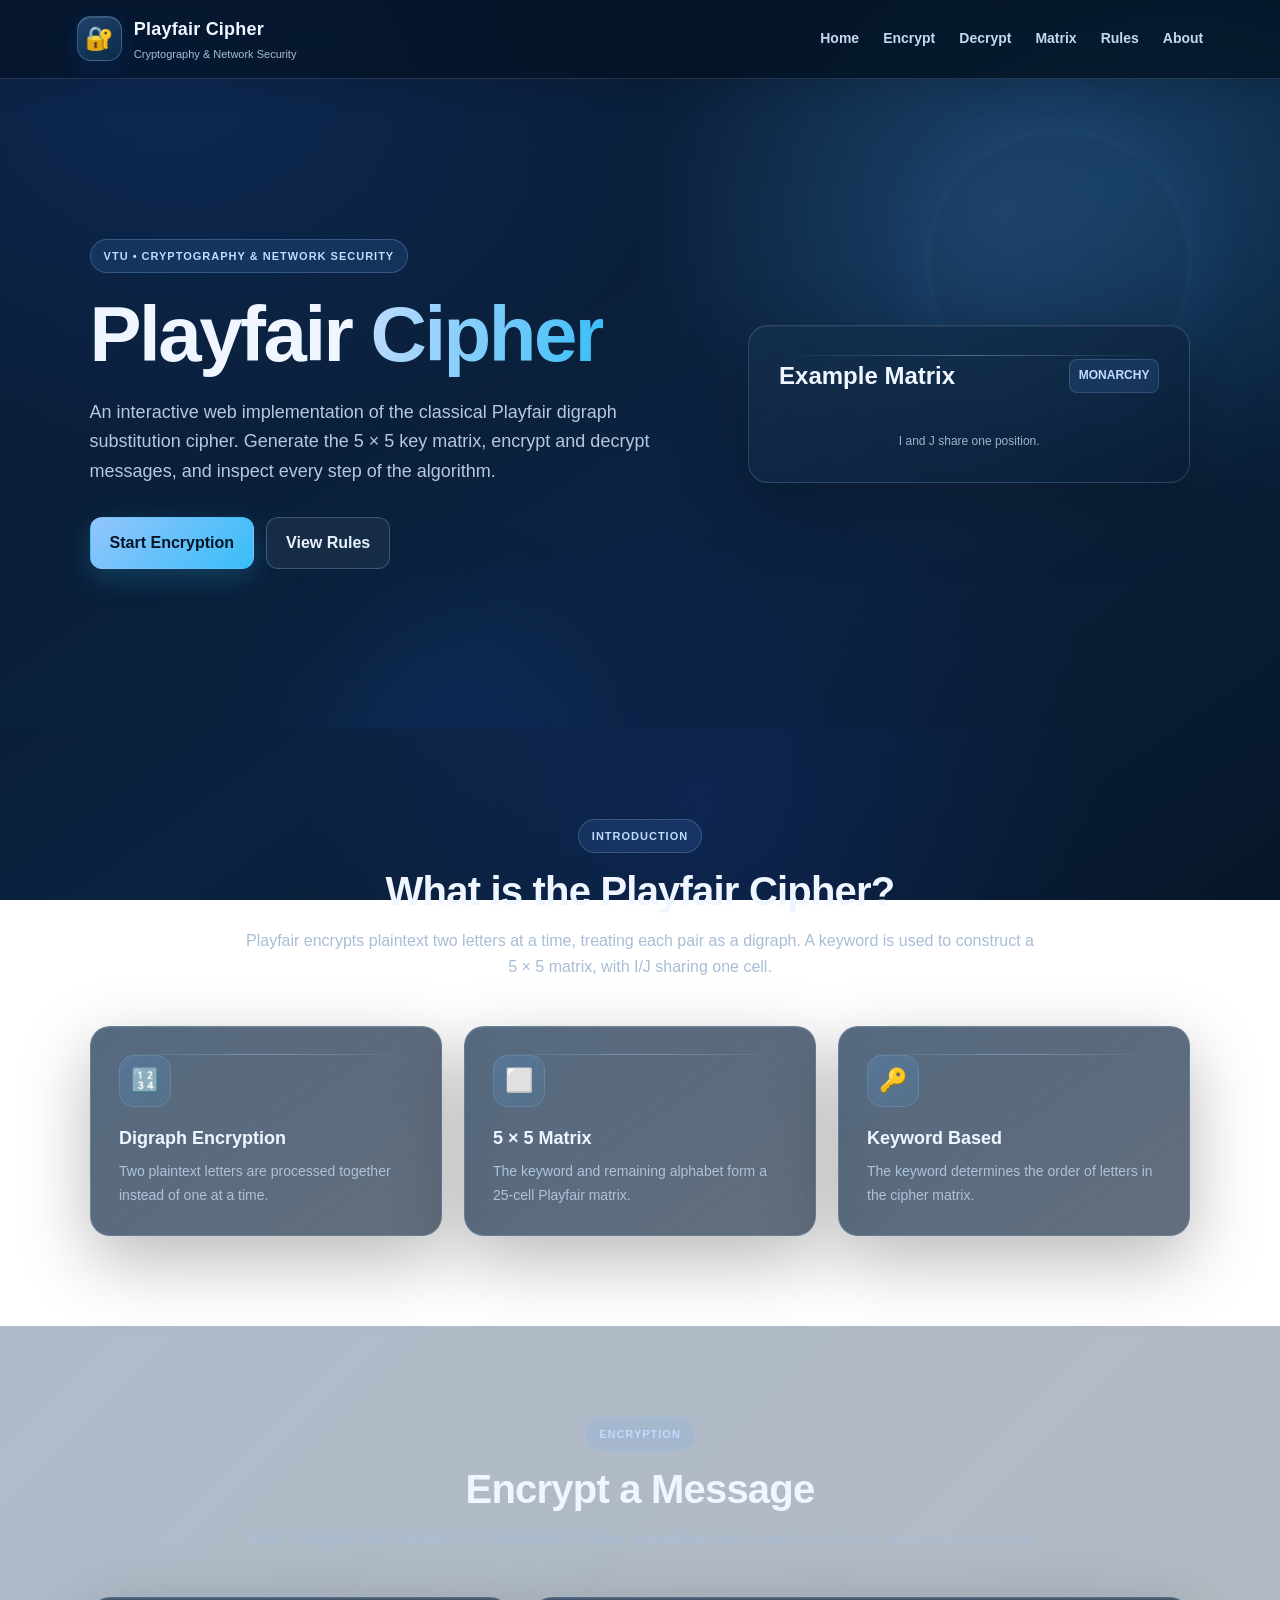
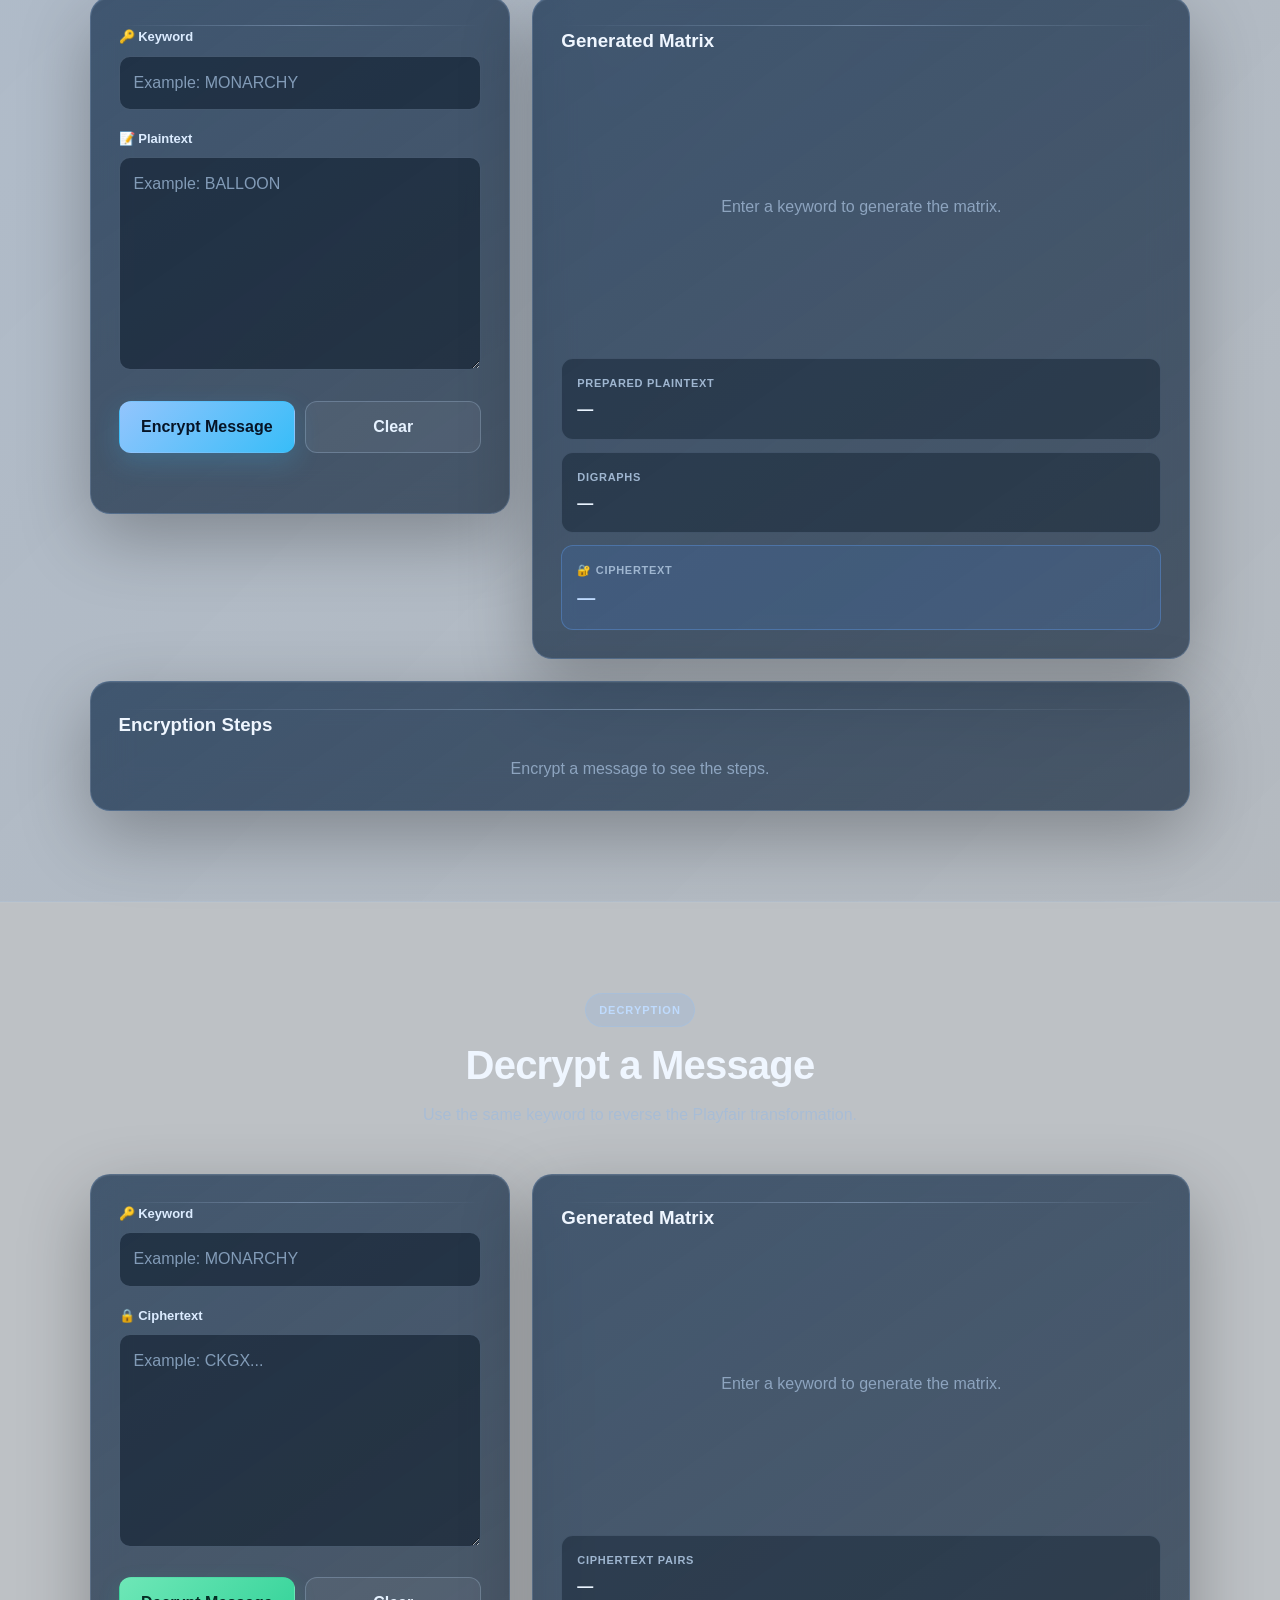
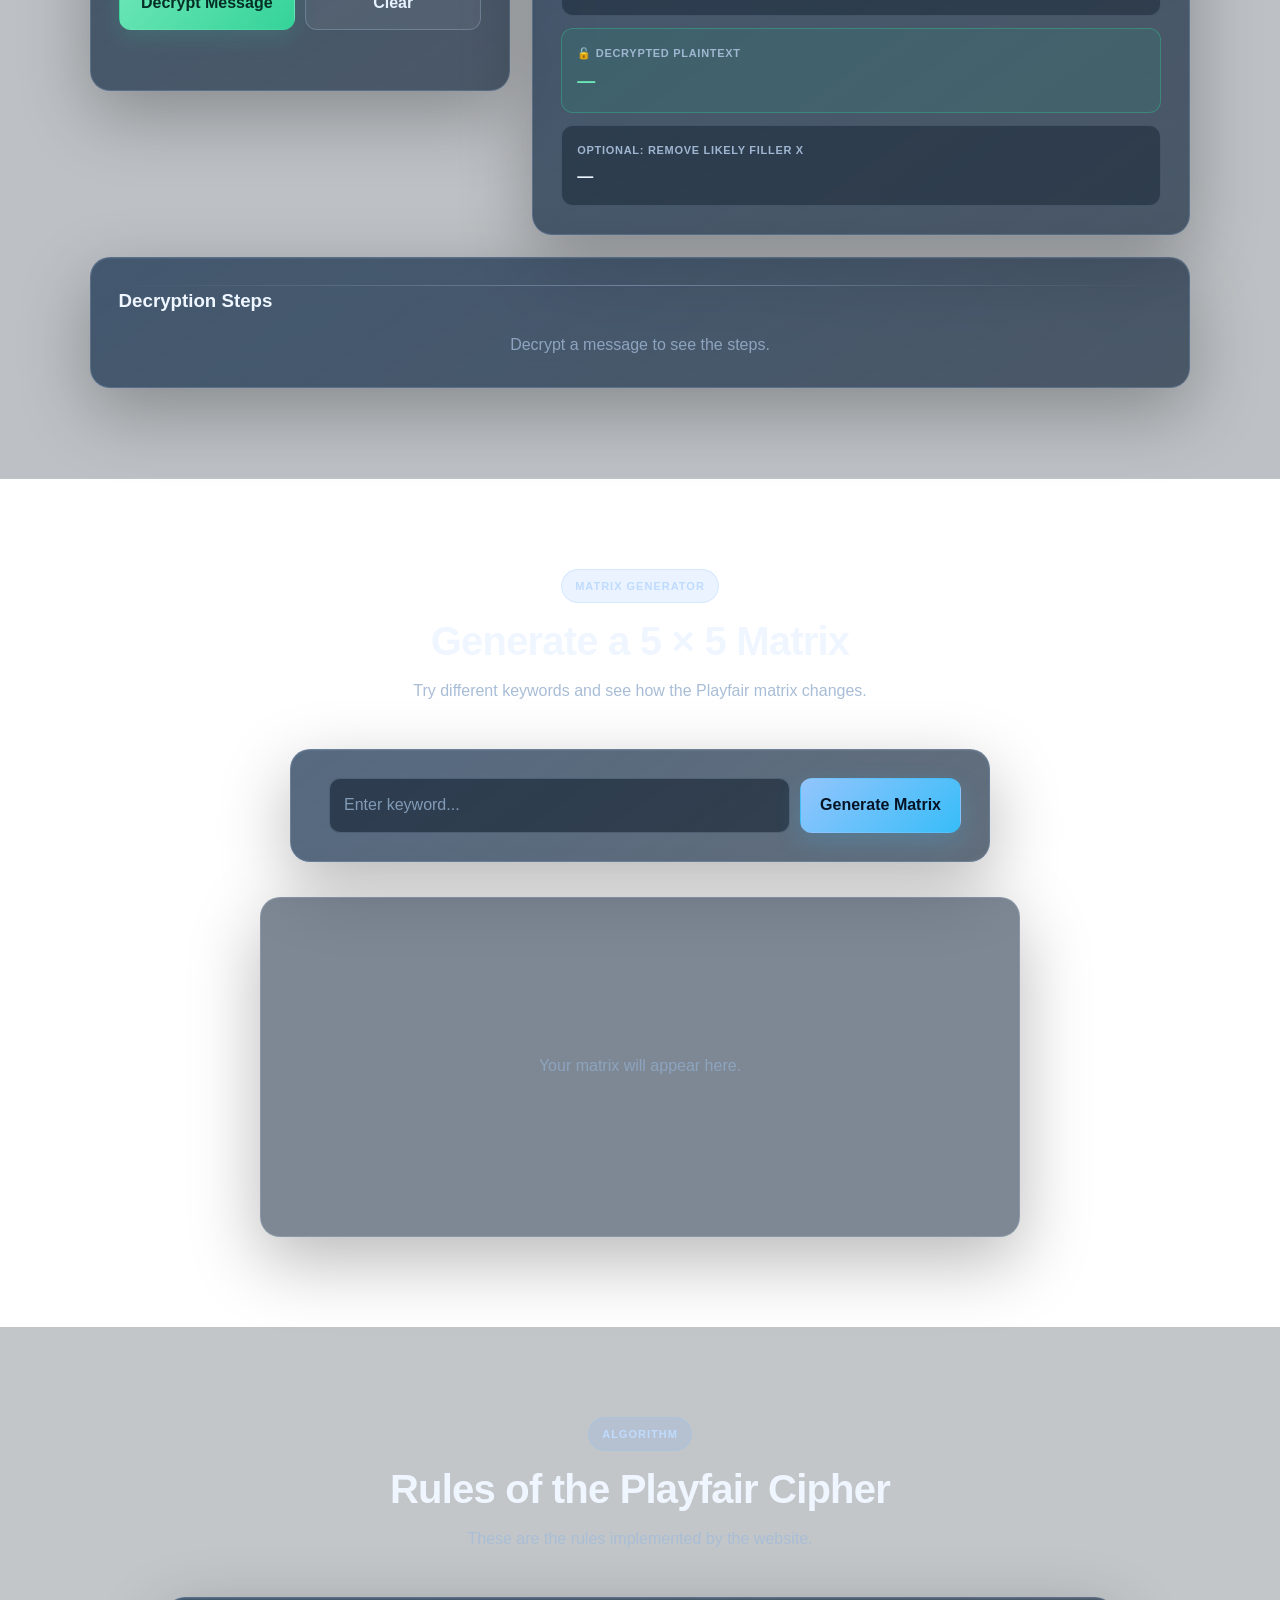
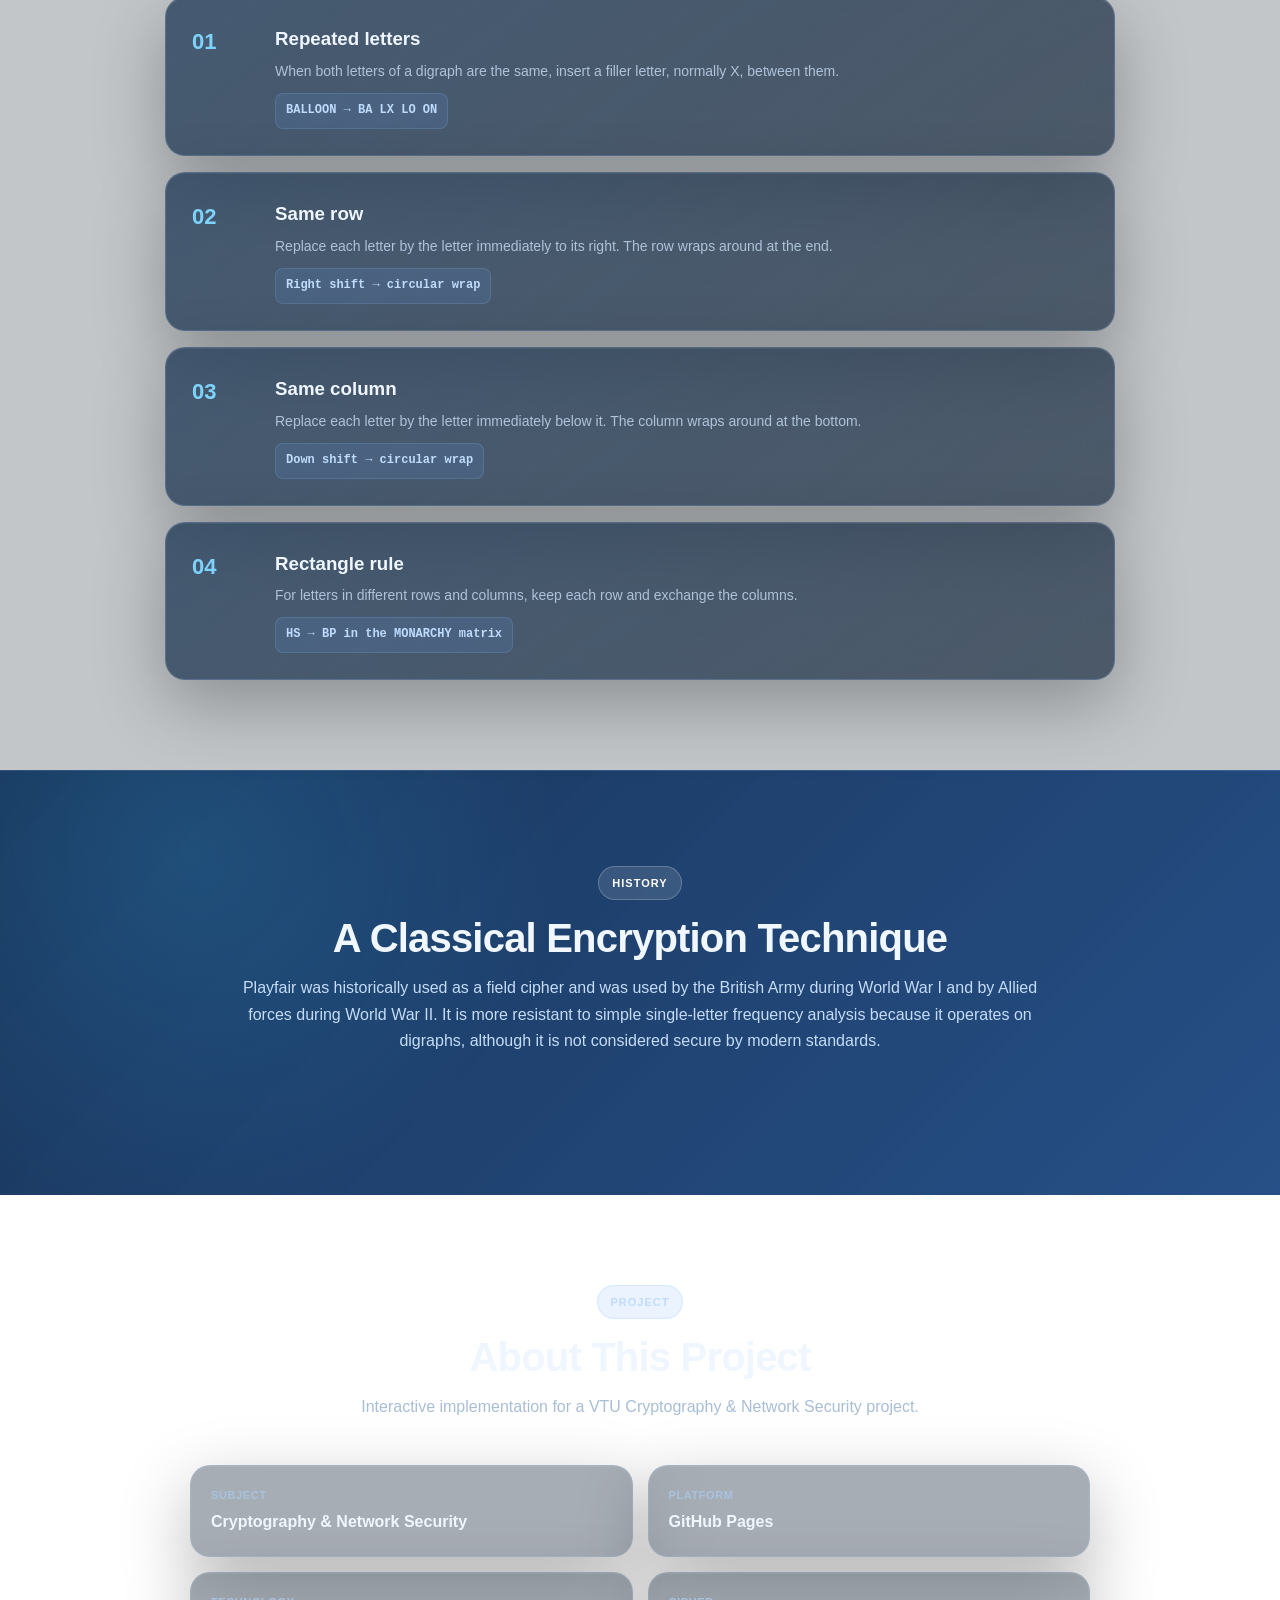
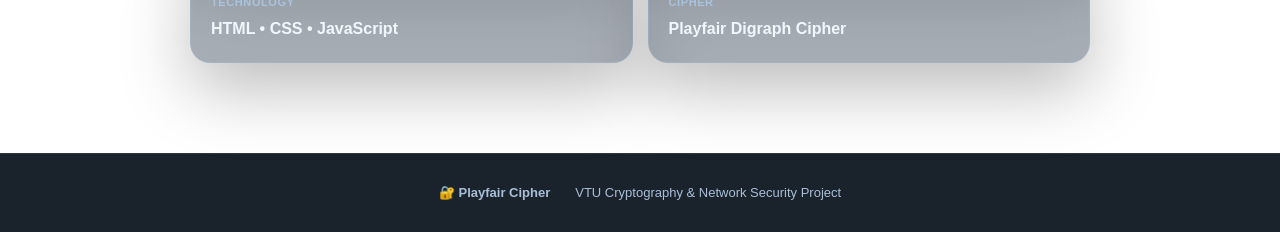
==== commit 01e31472: "Rename index (5).html to index.html" ====
--- a/index.html
+++ b/index.html
@@ -267,4 +267,4 @@
 
   <script src="script.js"></script>
 </body>
-</html>      ill tell u what is this until wait dont ask anything
+</html>
